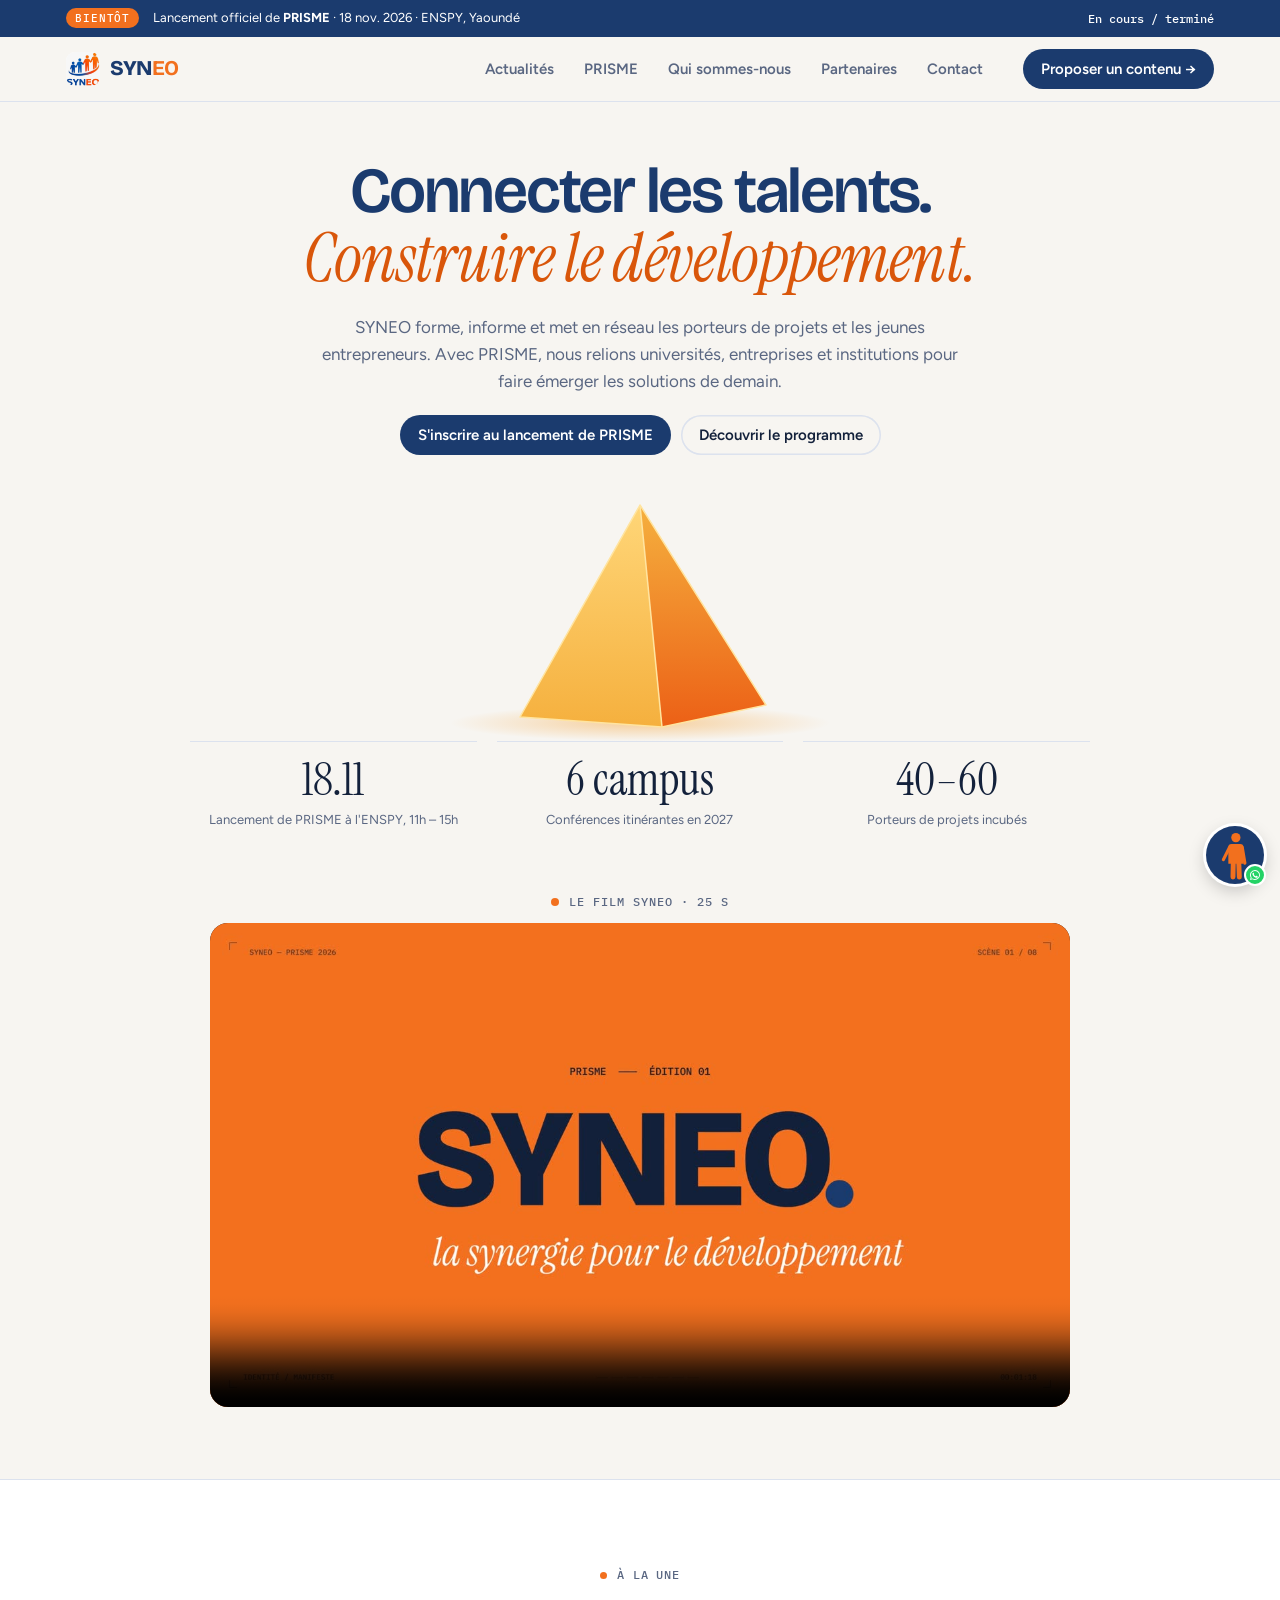
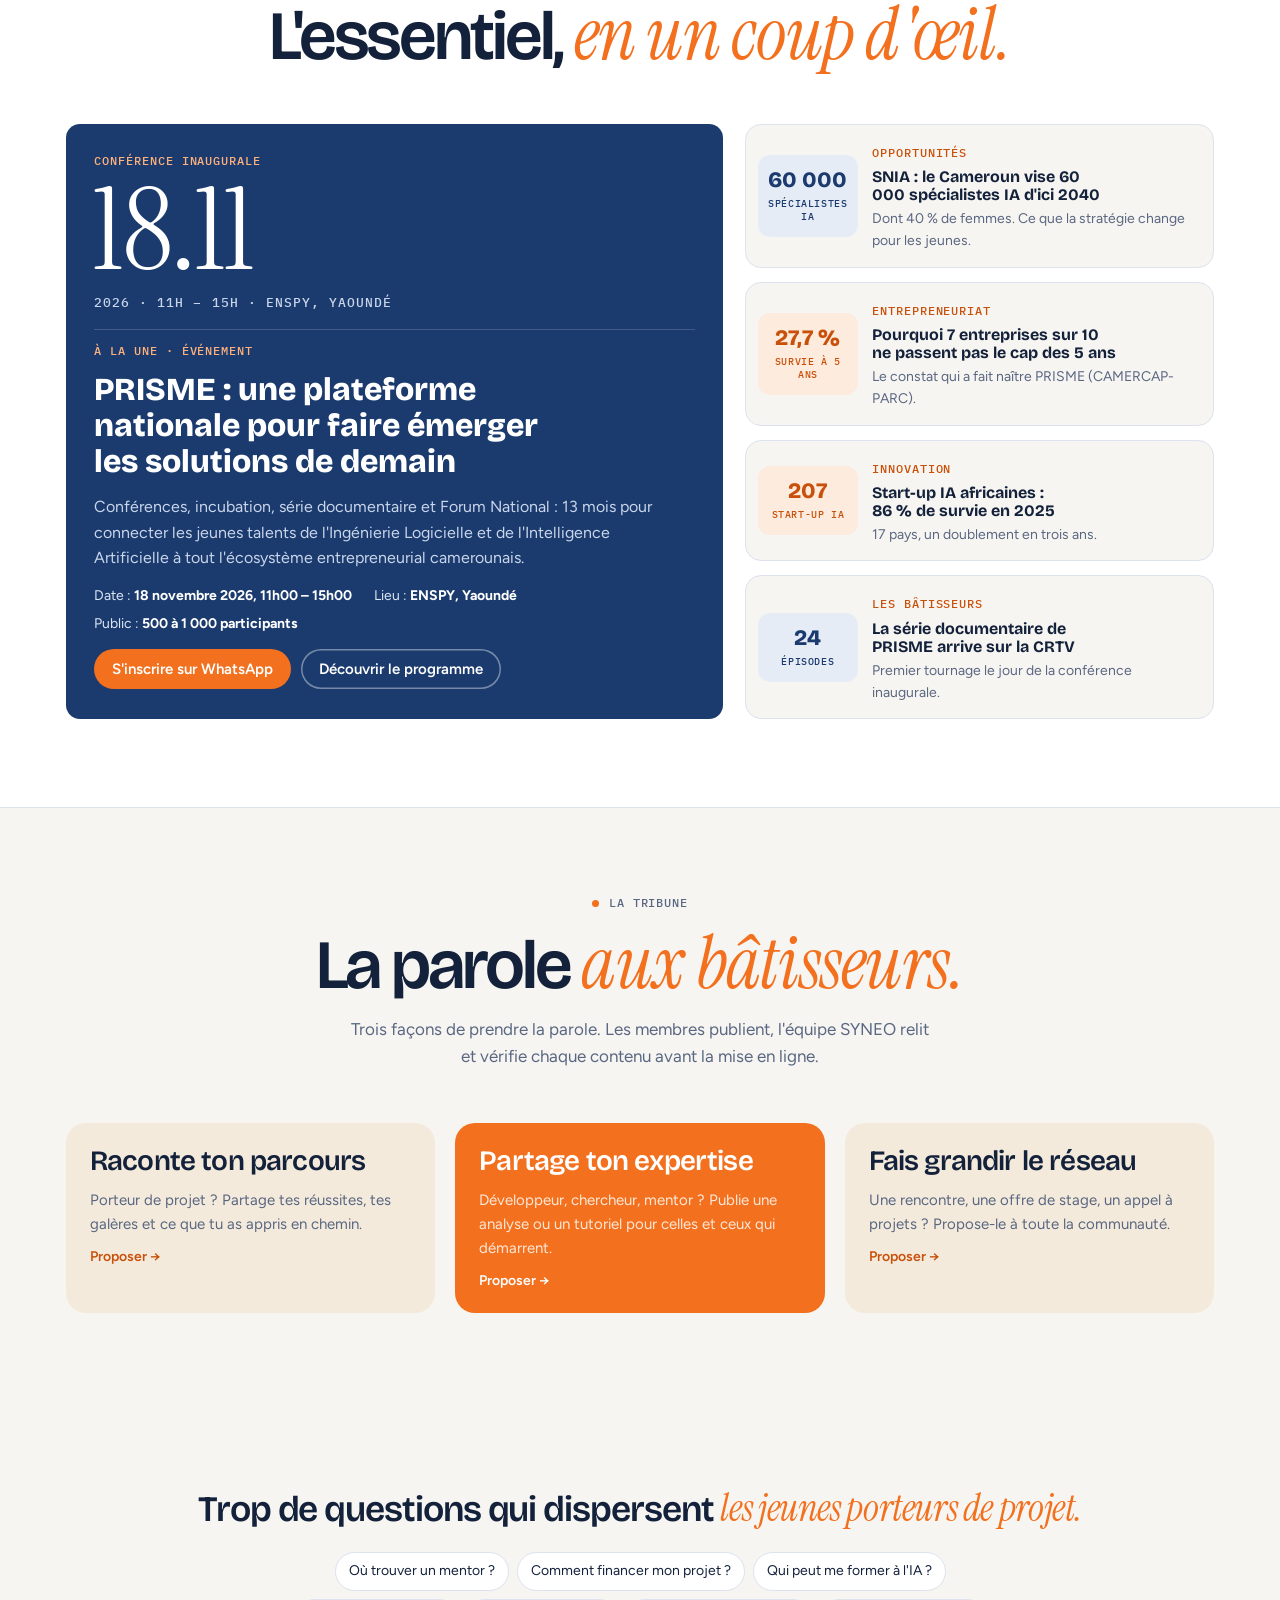
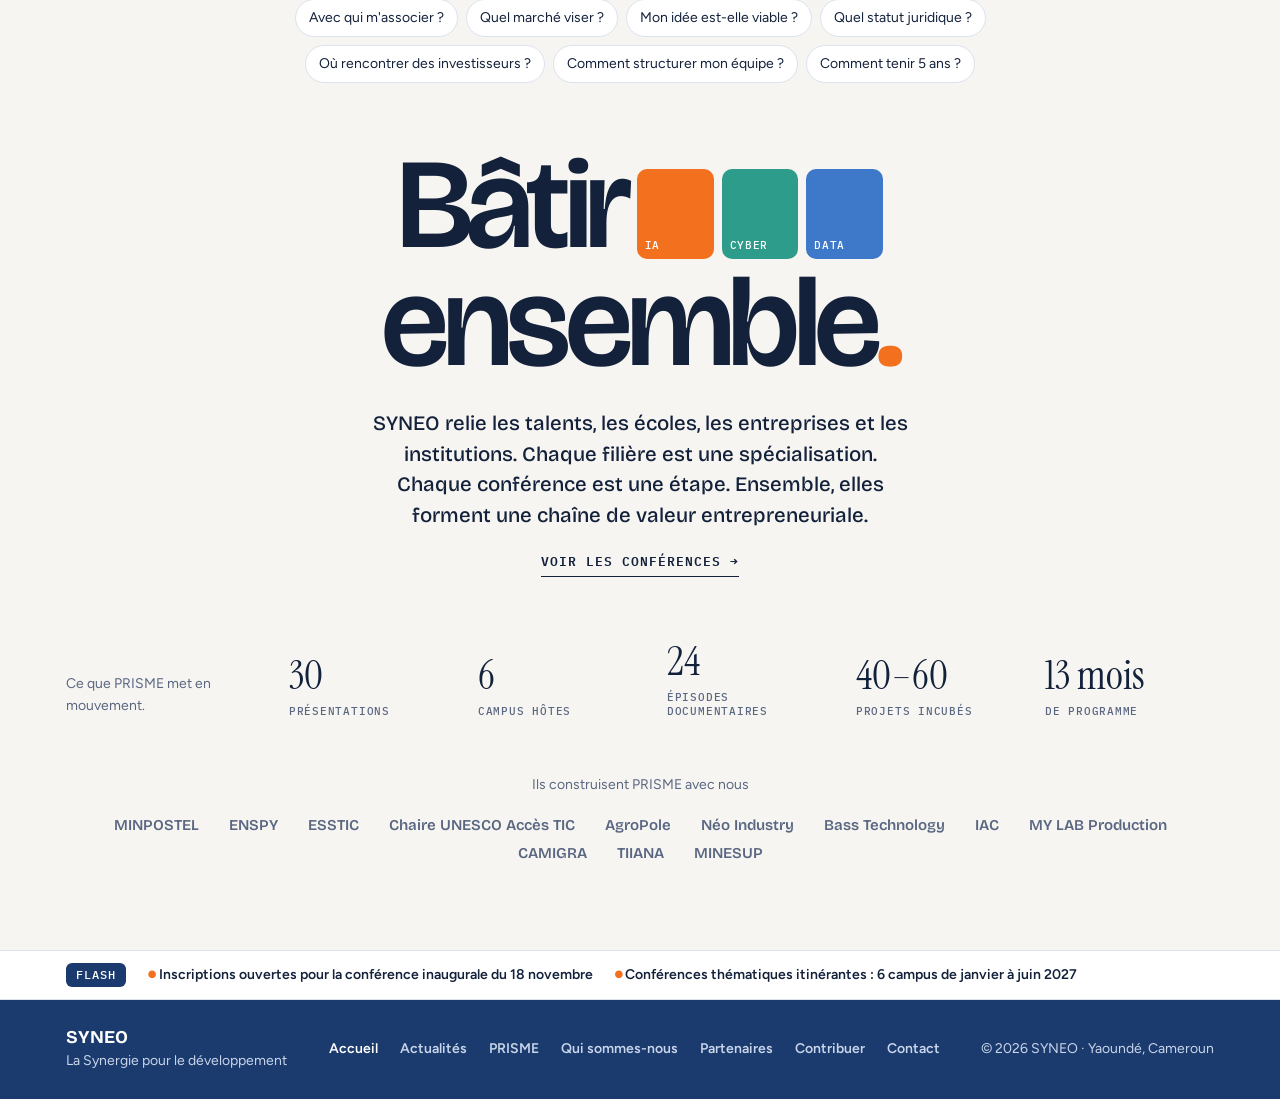
==== index.html @ e6f69cfc "Version légère du site SYNEO, sans animation Même contenu et même charte que syneo-site-web, sans ca" ====
<!doctype html>
<html lang="fr">
<head>
<meta charset="utf-8">
<meta name="viewport" content="width=device-width, initial-scale=1, viewport-fit=cover">
<title>SYNEO — La Synergie pour le développement</title>
<meta name="description" content="SYNEO forme, informe et met en réseau les porteurs de projets et les jeunes entrepreneurs. Découvrez PRISME, le programme national de réseautage et d'innovation : lancement le 18 novembre 2026 à l'ENSPY, Yaoundé.">
<meta name="theme-color" content="#1B3B6E">
<link rel="icon" type="image/svg+xml" href="favicon.svg">
<meta property="og:type" content="website">
<meta property="og:title" content="SYNEO — La Synergie pour le développement">
<meta property="og:description" content="Connecter les talents, construire le développement. PRISME : conférence inaugurale le 18 novembre 2026 à l'ENSPY, Yaoundé.">
<meta property="og:image" content="film-poster.jpg">
<meta name="twitter:card" content="summary_large_image">
<link rel="preconnect" href="https://fonts.googleapis.com">
<link rel="preconnect" href="https://fonts.gstatic.com" crossorigin>
<link rel="stylesheet" href="https://fonts.googleapis.com/css2?family=Bricolage+Grotesque:opsz,wght@12..96,600;12..96,800&family=Figtree:wght@400;600&family=Instrument+Serif:ital@0;1&family=IBM+Plex+Mono:wght@500&display=swap">
<style>
/* SYNEO — version légère : même contenu et même charte, sans aucune animation ni canvas. */
:root{
  --navy:#1B3B6E; --orange:#F2701E; --hot:#C9500A; --gold:#F2A93B; --deep:#0E1527;
  --bg:#F7F5F1; --surface:#FFFFFF; --ink:#13213B; --muted:#5A6782; --line:#DCE2EE;
  --navy-soft:#E6ECF6; --orange-soft:#FDEBDD; --link:#1B3B6E; --hl2:#D9560A; --tb-card:#F3EADB;
  --f1:#F2701E; --f2:#E2A21B; --f3:#2E9C8A; --f4:#3D78C9; --f5:#7B5BC2;
  --display:"Bricolage Grotesque","Trebuchet MS",system-ui,sans-serif;
  --body:"Figtree",system-ui,-apple-system,"Segoe UI",sans-serif;
  --mono:"IBM Plex Mono",ui-monospace,Menlo,monospace;
  --serif:"Instrument Serif",Georgia,"Times New Roman",serif;
  --r:14px; --max:1180px;
}
@media (prefers-color-scheme:dark){:root:not([data-theme="light"]){
  --bg:#0D1526; --surface:#152039; --ink:#E9EEF7; --muted:#9AA7C0; --line:#26345A;
  --navy-soft:#1C2B4D; --orange-soft:#3A2416; --link:#9DBBEA; --hot:#FF8F45; --hl2:#FF8A3D; --tb-card:#1C2741; color-scheme:dark}}
:root[data-theme="dark"]{
  --bg:#0D1526; --surface:#152039; --ink:#E9EEF7; --muted:#9AA7C0; --line:#26345A;
  --navy-soft:#1C2B4D; --orange-soft:#3A2416; --link:#9DBBEA; --hot:#FF8F45; --hl2:#FF8A3D; --tb-card:#1C2741; color-scheme:dark}

/* Aucune animation, aucune transition */
*,*::before,*::after{box-sizing:border-box;animation:none!important;transition:none!important}
html{scroll-behavior:auto}
[hidden]{display:none!important}
html,body{margin:0}
body{background:var(--bg);color:var(--ink);font:400 16px/1.6 var(--body)}
img,svg,video{max-width:100%}
a{color:var(--link)}
h1,h2,h3,h4{font-family:var(--display);line-height:1.12;text-wrap:balance;margin:0}
p{margin:0}
.wrap{max-width:var(--max);margin:0 auto;padding-left:max(16px,env(safe-area-inset-left,0px));padding-right:max(16px,env(safe-area-inset-right,0px))}
.label{font:500 12px/1.2 var(--mono);letter-spacing:.08em;text-transform:uppercase}
:focus-visible{outline:3px solid var(--orange);outline-offset:2px;border-radius:4px}
section{padding-block:88px;scroll-margin-top:72px}
@media (max-width:700px){section{padding-block:60px}}

/* Boutons */
.btn{display:inline-flex;align-items:center;gap:8px;border:0;cursor:pointer;font:600 15px var(--body);padding:11px 18px;border-radius:999px;text-decoration:none}
.btn-o{background:var(--orange);color:#fff}.btn-o:hover{background:var(--hot)}
.btn-n{background:var(--navy);color:#fff}
.btn-g{background:var(--bg);color:var(--ink);box-shadow:inset 0 0 0 1.5px var(--line)}

/* Bandeau « Bientôt » */
.soon{background:var(--navy);color:#fff;font-size:13px}
.soon .wrap{display:flex;flex-wrap:wrap;align-items:center;gap:6px 14px;padding-block:8px}
.soon .tag{background:var(--orange);color:#fff;padding:3px 9px;border-radius:999px;font:500 11px var(--mono);letter-spacing:.08em;text-transform:uppercase}
.soon .cd{margin-left:auto;font:500 12px var(--mono)}

/* En-tête */
header.top{position:sticky;top:0;z-index:50;background:var(--bg);border-bottom:1px solid var(--line)}
.bar{display:flex;align-items:center;gap:28px;min-height:64px;position:relative}
.brand{display:flex;align-items:center;gap:10px;text-decoration:none;color:inherit;flex:none}
.brand img{width:34px;height:34px;border-radius:9px;background:#fff;object-fit:contain}
.brand .name{font:800 21px/1 var(--display);letter-spacing:-.02em}
.brand .name span{color:var(--link)}.brand .name b{color:var(--orange)}
nav.rub{margin-left:auto}
nav.rub ul{list-style:none;margin:0;padding:0;display:flex;gap:6px}
nav.rub a{display:block;padding:6px 12px;border-radius:999px;color:var(--muted);text-decoration:none;font-weight:600;font-size:15px}
nav.rub a:hover{color:var(--ink)}
nav.rub a.on{color:var(--ink);background:var(--navy-soft)}
.cta{flex:none}
.menu{display:none;flex:none;border:0;background:var(--ink);color:var(--bg);border-radius:999px;padding:9px 14px;font:600 14px var(--body);cursor:pointer}
@media (max-width:1000px){
  .cta{display:none}
}
@media (max-width:820px){
  .menu{display:block;margin-left:auto}
  nav.rub{display:none;position:absolute;top:100%;left:0;right:0;margin:0;background:var(--surface);border-bottom:1px solid var(--line);padding:10px max(16px,env(safe-area-inset-left,0px)) 16px}
  nav.rub.open{display:block}
  nav.rub ul{flex-direction:column;gap:2px}
  nav.rub a{padding:12px;border-radius:10px;font-size:16px}
}

/* Titres éditoriaux */
.ed-head{text-align:center;display:grid;justify-items:center;gap:16px;margin:0 auto 52px;max-width:920px}
.ed-eye{display:inline-flex;align-items:center;gap:10px;color:var(--muted)}
.ed-eye::before{content:"";width:7px;height:7px;border-radius:50%;background:var(--orange)}
.ed-head h2{font:600 clamp(34px,5.4vw,70px)/1 var(--display);letter-spacing:-.045em;color:var(--ink)}
.ed-head h2 em,.it{font:italic 400 1.06em/1 var(--serif);letter-spacing:-.01em;color:var(--orange)}
.ed-lead{color:var(--muted);font-size:17px;max-width:54ch}
.ed-dark h2{color:#fff}.ed-dark h2 em{color:var(--gold)}
.ed-left{text-align:left;justify-items:start;margin:10px 0 18px}
.lead{color:var(--muted);max-width:64ch;font-size:17px}

/* Accueil */
.hx{padding-block:56px 0;text-align:center}
.hx h1{font:600 clamp(34px,5.3vw,64px)/1.04 var(--display);letter-spacing:-.035em}
.hx h1 .l1{color:var(--link)}
.hx h1 .l2{display:block;color:var(--hl2);font:italic 400 1.04em/1.04 var(--serif);letter-spacing:-.01em}
.hx-copy{max-width:780px;margin:0 auto;display:grid;gap:20px;justify-items:center}
.hx-copy p{color:var(--muted);max-width:58ch;font-size:17px}
.actions{display:flex;gap:10px;flex-wrap:wrap;justify-content:center}
.hx-art{display:block;width:min(420px,80%);height:auto;margin:36px auto 0}
.stats3{display:grid;grid-template-columns:repeat(3,1fr);gap:20px;max-width:900px;margin:0 auto;padding-bottom:64px}
.stat{border-top:1px solid var(--line);padding-top:14px;min-width:0}
.stat b{display:block;font:400 clamp(28px,3.6vw,46px)/1 var(--serif);font-variant-numeric:tabular-nums}
.stat span{display:block;font-size:13px;color:var(--muted);margin-top:8px}

/* Film : simple lecteur, rien ne se charge avant le clic */
.film{padding-block:0 72px}
.film .label{display:flex;justify-content:center;align-items:center;gap:10px;color:var(--muted);margin-bottom:14px}
.film .label::before{content:"";width:8px;height:8px;border-radius:50%;background:var(--orange)}
.film video{display:block;width:100%;max-width:860px;margin:0 auto;aspect-ratio:16/9;border-radius:18px;background:#0B1222}

/* À la une */
.une{background:var(--surface);border-block:1px solid var(--line)}
.une-grid{display:grid;grid-template-columns:1.4fr 1fr;gap:22px}
.hero{background:var(--navy);color:#fff;border-radius:var(--r);padding:30px 28px;display:grid;gap:14px;align-content:start}
.hero .big{font:400 clamp(72px,9vw,120px)/.85 var(--serif)}
.hero .y{font:500 13px var(--mono);letter-spacing:.08em;color:#C9D5EA;text-transform:uppercase;padding-bottom:18px;border-bottom:1px solid rgba(255,255,255,.16)}
.hero .tag{color:#FFB27D}
.hero h3{font-size:clamp(24px,2.8vw,32px);font-weight:800}
.hero p{color:#C9D5EA;max-width:58ch}
.hero .meta{display:flex;flex-wrap:wrap;gap:6px 22px;font-size:14px;color:#DCE5F4}
.hero .meta b{color:#fff}
.hero .actions{justify-content:flex-start}
.hero .btn-g{background:transparent;color:#fff;box-shadow:inset 0 0 0 1.5px rgba(255,255,255,.4)}
.side{display:grid;gap:14px}
.mini{display:grid;grid-template-columns:100px 1fr;gap:14px;align-items:center;background:var(--bg);border:1px solid var(--line);border-radius:16px;padding:12px;color:inherit;text-decoration:none}
.mini:hover{border-color:var(--orange)}
.mini .fig{border-radius:12px;display:grid;place-items:center;text-align:center;font:800 22px/1 var(--display);padding:14px 4px;background:var(--navy-soft);color:var(--link)}
.mini.warm .fig{background:var(--orange-soft);color:var(--hot)}
.mini .fig small{display:block;font:500 10px var(--mono);letter-spacing:.06em;margin-top:6px;text-transform:uppercase}
.mini .cat{color:var(--hot)}
.mini h4{font-size:16px;margin:4px 0}
.mini p{font-size:14px;color:var(--muted)}
@media (max-width:900px){.une-grid{grid-template-columns:1fr}}

/* La tribune */
.tb-grid{display:grid;grid-template-columns:repeat(3,1fr);gap:20px}
.tb-card{display:grid;gap:12px;align-content:start;padding:24px;border-radius:20px;background:var(--tb-card);color:var(--ink);text-decoration:none}
.tb-card.hot{background:var(--orange);color:#fff}
.tb-card h3{font:600 clamp(22px,2.2vw,28px)/1.05 var(--display);letter-spacing:-.03em}
.tb-card p{font-size:15px;color:var(--muted)}
.tb-card.hot p{color:#FFE8D8}
.tb-card .go{font:600 14px var(--body);color:var(--hot)}
.tb-card.hot .go{color:#fff}
@media (max-width:900px){.tb-grid{grid-template-columns:1fr}}

/* Bâtir ensemble */
.bat{text-align:center}
.qs{display:flex;flex-wrap:wrap;justify-content:center;gap:8px;max-width:760px;margin:22px auto 0}
.qs span{font-size:14px;background:var(--surface);border:1px solid var(--line);border-radius:999px;padding:7px 13px}
.qline{font:600 clamp(22px,2.8vw,36px)/1.15 var(--display);letter-spacing:-.03em}
.big2{font:600 clamp(52px,10vw,130px)/.92 var(--display);letter-spacing:-.05em;margin-top:64px}
.big2 b{color:var(--orange)}
.tiles{display:inline-flex;gap:8px;vertical-align:middle;margin-left:10px}
.tiles i{font:500 11px/1 var(--mono);letter-spacing:.06em;text-transform:uppercase;font-style:normal;color:#fff;width:clamp(40px,6vw,84px);height:clamp(46px,7vw,96px);border-radius:10px;display:flex;align-items:flex-end;padding:8px}
.bat .txt{font:500 clamp(18px,1.6vw,22px)/1.5 var(--display);max-width:42ch;margin:26px auto 0}
.bat .lnk{display:inline-block;margin-top:18px;font:600 13px var(--mono);letter-spacing:.08em;text-transform:uppercase;color:var(--ink);text-decoration:none;border-bottom:1.5px solid var(--ink);padding-bottom:4px}
.stats5{display:grid;grid-template-columns:1.2fr repeat(5,1fr);gap:20px;align-items:end;margin-top:64px;text-align:left}
.stats5 b{display:block;font:400 clamp(28px,3.2vw,44px)/1 var(--serif);white-space:nowrap}
.stats5 span{display:block;font:500 11px var(--mono);letter-spacing:.07em;text-transform:uppercase;color:var(--muted);margin-top:8px}
.cap{font-size:14px;color:var(--muted)}
@media (max-width:900px){.stats5{grid-template-columns:repeat(3,1fr)}.stats5 .cap{grid-column:1/-1}}
@media (max-width:480px){.stats5{grid-template-columns:1fr 1fr}}
.logos{display:flex;flex-wrap:wrap;justify-content:center;gap:10px 30px;margin-top:20px;color:var(--muted);font:600 15px var(--display)}

/* Flash (statique) */
.flash{background:var(--surface);border-block:1px solid var(--line);padding-block:0}
.flash .wrap{display:flex;flex-wrap:wrap;gap:8px 22px;align-items:center;padding-block:12px;font-size:14px;font-weight:600}
.flash .label{background:var(--navy);color:#fff;padding:5px 10px;border-radius:6px}
.flash span:not(.label)::before{content:"● ";color:var(--orange);font-size:10px;vertical-align:2px}

/* Actualités */
.rub4{display:grid;grid-template-columns:repeat(4,1fr);gap:16px}
.rcard{padding:20px;border-radius:16px;background:var(--surface);border:1px solid var(--line);display:grid;gap:10px;align-content:start}
.rcard .n{font:800 52px/.85 var(--display);letter-spacing:-.06em;color:var(--c)}
.rcard h3{font-size:22px;letter-spacing:-.02em}
.rcard ul{list-style:none;margin:0;padding:0;display:grid;gap:6px}
.rcard li{display:flex;gap:10px;align-items:baseline;font-size:14px;color:var(--muted)}
.rcard li::before{content:"";width:7px;height:7px;flex:none;background:var(--c)}
.rubs{display:grid;grid-template-columns:repeat(4,1fr);gap:36px}
.rubcol{min-width:0}
.rubcol h3{font:500 12px var(--mono);letter-spacing:.1em;text-transform:uppercase;color:var(--muted);border-bottom:1px solid var(--ink);padding-bottom:12px}
.rubcol h3 span{color:var(--orange)}
.art{display:grid;gap:8px;padding:20px 0;border-bottom:1px solid var(--line);text-decoration:none;color:inherit}
.art h4{font:600 18px/1.25 var(--display);letter-spacing:-.01em}
.art:hover h4{color:var(--hot)}
.art p{font-size:14px;color:var(--muted)}
.by{display:flex;flex-wrap:wrap;align-items:center;gap:2px 8px;font:500 12px var(--mono);color:var(--muted)}
.by b{font:600 13px var(--body);color:var(--ink)}
.by svg{width:22px;height:22px;flex:none}
@media (max-width:980px){.rub4,.rubs{grid-template-columns:repeat(2,1fr)}}
@media (max-width:560px){.rub4,.rubs{grid-template-columns:1fr}}

/* PRISME */
.prisme-band{background:var(--navy);color:#fff}
.prisme-band .acr{font:500 14px var(--mono);color:#FFB27D;margin-bottom:8px;letter-spacing:.04em;text-align:center}
.prisme-band .lead{color:#C9D5EA;text-align:center;margin-inline:auto}
.timeline{display:grid;grid-template-columns:repeat(7,1fr);margin-top:52px}
.step{border-top:1px solid rgba(255,255,255,.22);padding:20px 16px 0 0;min-width:0}
.step .n{font:400 46px/1 var(--serif);color:#fff}
.step .when{font:500 11px var(--mono);letter-spacing:.06em;text-transform:uppercase;color:#AFC0DD;margin:10px 0 6px}
.step h3{font-size:16px;margin-bottom:6px}
.step p{font-size:13px;color:#C9D5EA}
.step.now{border-top:3px solid var(--orange)}
.step.now .n{color:var(--orange)}.step.now .when{color:#FFB27D}
@media (max-width:1050px){.timeline{grid-template-columns:repeat(4,1fr);row-gap:28px}}
@media (max-width:640px){.timeline{grid-template-columns:1fr 1fr}}
.quote{margin:56px auto 0;font:700 clamp(20px,2.4vw,26px)/1.3 var(--display);max-width:40ch;text-align:center}
.quote span{color:var(--orange)}
.filieres{display:flex;flex-wrap:wrap;justify-content:center;gap:8px;margin:0 0 22px}
.fil{display:inline-flex;align-items:center;gap:8px;font-weight:600;font-size:14px;padding:6px 12px;border-radius:999px;background:var(--surface);border:1px solid var(--line)}
.fil i,.talk .f i{width:10px;height:10px;border-radius:50%;flex:none}
.tabs{display:flex;gap:6px;overflow-x:auto;padding-bottom:6px}
.tab{flex:none;text-align:left;cursor:pointer;background:var(--surface);color:var(--ink);border:1px solid var(--line);border-radius:12px;padding:10px 14px;font:600 14px var(--body)}
.tab small{display:block;font:500 11px var(--mono);color:var(--muted);letter-spacing:.06em;text-transform:uppercase}
.tab[aria-selected="true"]{background:var(--navy);border-color:var(--navy);color:#fff}
.tab[aria-selected="true"] small{color:#FFB27D}
.panel{margin-top:14px;background:var(--surface);border:1px solid var(--line);border-radius:var(--r);padding:24px}
.panel .cat{color:var(--hot)}
.panel h3{font-size:clamp(20px,2.4vw,26px);margin:6px 0 8px}
.panel .goal{color:var(--muted);max-width:70ch}
.panel .campus{display:inline-flex;margin-top:12px;font-weight:600;font-size:14px;background:var(--orange-soft);color:var(--hot);padding:6px 12px;border-radius:8px}
.talks{margin-top:20px}
.talk{display:grid;grid-template-columns:190px 1fr 1fr;gap:16px;padding:14px 0;border-top:1px solid var(--line)}
.talk .f{display:flex;gap:8px;align-items:center;font-weight:700;font-size:14px}
.talk .t{font-weight:600}
.talk .o{font-size:14px;color:var(--muted)}
.talk .o::before{content:"Opportunité · ";font:500 11px var(--mono);letter-spacing:.06em;text-transform:uppercase;color:var(--hot)}
@media (max-width:820px){.talk{grid-template-columns:1fr;gap:6px}}

/* Qui sommes-nous */
.dk{background:var(--deep);color:#E8EDF6}
.eyebrow{display:inline-flex;align-items:center;gap:10px;color:#9FB0CD}
.eyebrow::before{content:"";width:7px;height:7px;border-radius:50%;background:var(--orange)}
.dk-grid{display:grid;grid-template-columns:1fr 1.1fr;gap:48px;align-items:center}
.dk-art svg{width:100%;height:auto;display:block;margin-top:18px}
.signed{display:flex;align-items:center;gap:12px;margin-bottom:22px}
.faces{display:flex}
.faces i{width:30px;height:30px;border-radius:50%;display:grid;place-items:center;font:700 11px var(--body);font-style:normal;color:#fff;border:2px solid var(--deep);margin-left:-8px}
.faces i:first-child{margin-left:0;background:var(--navy)}.faces i:nth-child(2){background:var(--orange)}.faces i:nth-child(3){background:#3D78C9}
.signed b{display:block;font-size:14px}.signed small{color:#93A0BA;font-size:13px}
.manif{font:500 clamp(21px,2.5vw,30px)/1.35 var(--display);letter-spacing:-.015em;max-width:32ch}
.manif em{font-style:normal;color:var(--gold)}
.dk-3{display:grid;grid-template-columns:repeat(3,1fr);gap:22px;margin-top:40px}
.dk-3 .n{font:500 12px var(--mono);color:#93A0BA}
.dk-3 h3{font-size:18px;margin:10px 0 6px;color:#fff}
.dk-3 p{font-size:14px;color:#93A0BA}
.dk-stats{display:grid;grid-template-columns:repeat(4,1fr);margin-top:56px;border-top:1px solid rgba(255,255,255,.12)}
.dk-stats div{padding:22px 18px 0;border-left:1px solid rgba(255,255,255,.12);min-width:0}
.dk-stats div:first-child{border-left:0;padding-left:0}
.dk-stats b{display:block;font:400 clamp(38px,4.6vw,58px)/1 var(--serif);color:#fff}
.dk-stats div:nth-child(2) b{color:var(--gold)}
.dk-stats span{display:block;font-size:13px;color:#93A0BA;margin-top:10px}
.dk-vals{display:flex;flex-wrap:wrap;gap:8px 26px;margin-top:34px;font:500 12px var(--mono);letter-spacing:.08em;text-transform:uppercase;color:#C9D5EA}
.dk-vals span::before{content:"+ ";color:var(--orange)}
@media (max-width:900px){.dk-grid{grid-template-columns:1fr;gap:16px}.dk-art{max-width:420px}.dk-stats{grid-template-columns:1fr 1fr;row-gap:24px}.dk-stats div:nth-child(3){border-left:0;padding-left:0}}
@media (max-width:560px){.dk-3{grid-template-columns:1fr}}
.team{display:grid;grid-template-columns:repeat(5,1fr);gap:32px 20px;text-align:center}
.av{width:92px;height:92px;margin:0 auto 14px;border-radius:50%;display:grid;place-items:center;font:800 26px var(--display);color:#fff;background:var(--navy)}
.mem:nth-child(even) .av{background:var(--orange)}
.mem b{display:block;font:700 17px/1.25 var(--display)}
.mem span{font-size:14px;color:var(--muted)}
@media (max-width:900px){.team{grid-template-columns:repeat(3,1fr)}}
@media (max-width:560px){.team{grid-template-columns:1fr 1fr}}

/* Partenaires */
.partners{display:grid;grid-template-columns:repeat(3,1fr);gap:40px}
.pgrp{border-top:1px solid var(--ink);padding-top:18px}
.pgrp h3{font:500 12px var(--mono);letter-spacing:.1em;text-transform:uppercase;color:var(--muted);margin-bottom:14px}
.pgrp ul{list-style:none;margin:0;padding:0;display:grid;gap:8px;font:600 17px/1.3 var(--display)}
@media (max-width:860px){.partners{grid-template-columns:1fr;gap:28px}}
.tiers{display:grid;grid-template-columns:repeat(4,1fr);margin-top:8px}
.tier{border-top:1px solid var(--line);padding:24px 24px 0 0;display:grid;gap:10px;align-content:start}
.tier.top{border-top:3px solid var(--orange)}
.tier h3{font:500 12px var(--mono);letter-spacing:.1em;text-transform:uppercase;color:var(--muted)}
.tier .amt{font:400 clamp(42px,4.6vw,58px)/1 var(--serif)}
.tier.top .amt{color:var(--orange)}
.tier .amt small{font:500 12px var(--mono);color:var(--muted);margin-left:4px}
.tier ul{margin:0;padding-left:18px;font-size:14px;color:var(--muted);display:grid;gap:4px}
@media (max-width:980px){.tiers{grid-template-columns:repeat(2,1fr);row-gap:32px}}
@media (max-width:520px){.tiers{grid-template-columns:1fr}}

/* Contribuer */
.contrib{display:grid;grid-template-columns:1fr 1.2fr;gap:36px;align-items:start}
.contrib .cat{color:var(--hot)}
.steps3{display:grid;gap:12px;margin-top:22px}
.s3{display:grid;grid-template-columns:36px 1fr;gap:12px;align-items:center}
.s3 b{width:36px;height:36px;border-radius:50%;display:grid;place-items:center;background:var(--orange);color:#fff;font:800 16px var(--display)}
.s3 p{font-size:15px;color:var(--muted)}.s3 strong{color:var(--ink)}
.say{display:grid;grid-template-columns:60px 1fr;gap:14px;align-items:center;margin-top:22px}
.say svg{width:60px;height:60px}
.say p{background:var(--orange-soft);border-radius:16px 16px 16px 4px;padding:12px 16px;font-weight:600}
form.card{background:var(--surface);border:1px solid var(--line);border-radius:var(--r);padding:24px;display:grid;gap:14px}
.grid2{display:grid;grid-template-columns:1fr 1fr;gap:14px}
label{display:grid;gap:6px;font-weight:600;font-size:14px}
input,select,textarea{font:400 15px var(--body);color:var(--ink);background:var(--bg);border:1.5px solid var(--line);border-radius:10px;padding:11px 12px;width:100%}
input:focus,select:focus,textarea:focus{outline:none;border-color:var(--orange)}
textarea{min-height:120px;resize:vertical}
.hint{font-size:13px;color:var(--muted)}
.ok{background:var(--navy-soft);border-radius:12px;padding:16px;display:grid;gap:10px}
.ok b{font-family:var(--display);font-size:17px}
.ok .acts{display:flex;gap:8px;flex-wrap:wrap}
@media (max-width:860px){.contrib{grid-template-columns:1fr}}
@media (max-width:520px){.grid2{grid-template-columns:1fr}}

/* Contact */
.ct{background:#070B16;color:#E8EDF6}
.ct-grid{display:grid;grid-template-columns:minmax(0,520px) 1fr;gap:40px;align-items:center}
.ct-form{display:grid;gap:24px}
.ct h2{font:600 clamp(26px,3.2vw,38px)/1.18 var(--display);letter-spacing:-.02em;color:#fff}
.ct form{display:grid;gap:20px}
.ct-row{display:grid;grid-template-columns:1fr 1fr;gap:20px}
.ct label{color:#9FB0CD;font:500 12px var(--mono);letter-spacing:.06em;text-transform:uppercase}
.ct input,.ct textarea{background:transparent;border:0;border-bottom:1px solid rgba(255,255,255,.22);border-radius:0;color:#fff;padding:10px 0;font:400 16px var(--body);text-transform:none;letter-spacing:0}
.ct input::placeholder,.ct textarea::placeholder{color:rgba(232,237,246,.4)}
.ct input:focus,.ct textarea:focus{border-bottom-color:var(--orange)}
.ct textarea{min-height:90px}
.ct-btn{justify-self:start;background:#fff;color:#0B1222}
.ct #c-wa{justify-self:start}
.ct-err{font-size:13px;color:#FFB27D}
.ct-info{display:grid;grid-template-columns:1fr 1fr;gap:18px 24px;padding-top:24px;border-top:1px solid rgba(255,255,255,.12)}
.ct-info .label{color:#7F8DA8;font-size:11px}
.ct-info p{font-size:14px;margin-top:4px;overflow-wrap:anywhere}
.ct-info a{color:#fff}
.copy{margin-top:4px;font:600 13px var(--body);background:none;border:0;color:#FFB27D;cursor:pointer;padding:0;text-decoration:underline}
.ct-art{width:100%;max-width:360px;height:auto;justify-self:center}
@media (max-width:860px){.ct-grid{grid-template-columns:1fr}.ct-art{max-width:220px}}
@media (max-width:520px){.ct-row,.ct-info{grid-template-columns:1fr}}

/* Pied de page */
footer{background:var(--navy);color:#C9D5EA;font-size:14px}
.ft{display:grid;grid-template-columns:auto 1fr auto;gap:18px 40px;align-items:center;padding-block:26px}
.ft-brand{display:grid;gap:2px}
.ft-brand b{color:#fff;font:700 18px var(--display)}
.ft-nav{display:flex;flex-wrap:wrap;gap:8px 22px;justify-content:center}
.ft-nav a{color:#C9D5EA;text-decoration:none;font-weight:600}
.ft-nav a:hover,.ft-nav a.on{color:#fff}
@media (max-width:900px){.ft{grid-template-columns:1fr;padding-bottom:96px}.ft-nav{justify-content:flex-start}}

/* Bouton WhatsApp fixe (sans bulle animée) */
.wa{position:fixed;right:calc(16px + env(safe-area-inset-right,0px));bottom:calc(16px + env(safe-area-inset-bottom,0px));z-index:70;width:58px;height:58px;border-radius:50%;display:block;box-shadow:0 0 0 3px var(--surface),0 6px 18px rgba(0,0,0,.22)}
.wa svg.av-i{width:58px;height:58px;display:block}
.wa .b{position:absolute;right:-2px;bottom:-2px;width:22px;height:22px;border-radius:50%;background:#25D366;border:2px solid var(--surface);display:grid;place-items:center}
.wa .b svg{width:12px;height:12px;fill:#fff}
</style>
</head>
<body>

<div class="soon">
  <div class="wrap">
    <span class="tag">Bientôt</span>
    <span>Lancement officiel de <b>PRISME</b> · 18 nov. 2026 · ENSPY, Yaoundé</span>
    <span class="cd" id="cd">J-12</span>
  </div>
</div>

<header class="top">
  <div class="wrap bar">
    <a class="brand" href="#accueil" aria-label="SYNEO, retour à l'accueil">
      <img src="logo.jpg" alt="" width="34" height="34">
      <span class="name"><span>SYN</span><b>EO</b></span>
    </a>
    <button class="menu" id="menu" type="button" aria-expanded="false" aria-controls="nav">Menu</button>
    <nav class="rub" id="nav" aria-label="Menu principal">
      <ul>
        <li><a href="#actualites">Actualités</a></li>
        <li><a href="#programme">PRISME</a></li>
        <li><a href="#a-propos">Qui sommes-nous</a></li>
        <li><a href="#partenaires">Partenaires</a></li>
        <li><a href="#contact">Contact</a></li>
      </ul>
    </nav>
    <a class="btn btn-n cta" href="#contribuer">Proposer un contenu →</a>
  </div>
</header>

<main>
<!-- ===================== ACCUEIL ===================== -->
<section id="accueil" class="hx">
  <div class="wrap">
    <div class="hx-copy">
      <h1><span class="l1">Connecter les talents.</span> <span class="l2">Construire le développement.</span></h1>
      <p>SYNEO forme, informe et met en réseau les porteurs de projets et les jeunes entrepreneurs. Avec PRISME, nous relions universités, entreprises et institutions pour faire émerger les solutions de demain.</p>
      <div class="actions">
        <a class="btn btn-n" href="https://wa.me/237657300479?text=Bonjour%20SYNEO%2C%20je%20souhaite%20m%27inscrire%20%C3%A0%20la%20conf%C3%A9rence%20inaugurale%20PRISME%20du%2018%20novembre." target="_blank" rel="noopener">S'inscrire au lancement de PRISME</a>
        <a class="btn btn-g" href="#programme">Découvrir le programme</a>
      </div>
    </div>
    <!-- Prisme doré : image fixe en SVG (remplace l'animation 3D) -->
    <svg class="hx-art" viewBox="0 0 420 250" role="img" aria-label="Prisme doré">
      <defs>
        <linearGradient id="pl" x1="0" y1="0" x2="0" y2="1"><stop offset="0" stop-color="#FFD678"/><stop offset="1" stop-color="#F5B03E"/></linearGradient>
        <linearGradient id="pr" x1="0" y1="0" x2="0" y2="1"><stop offset="0" stop-color="#F5B03E"/><stop offset="1" stop-color="#EC6016"/></linearGradient>
        <radialGradient id="gl" cx=".5" cy=".5" r=".5"><stop offset="0" stop-color="#F5A032" stop-opacity=".45"/><stop offset="1" stop-color="#F5A032" stop-opacity="0"/></radialGradient>
      </defs>
      <ellipse cx="210" cy="232" rx="190" ry="18" fill="url(#gl)"/>
      <path d="M210 14 L90 226 L232 236 Z" fill="url(#pl)"/>
      <path d="M210 14 L232 236 L336 214 Z" fill="url(#pr)"/>
      <path d="M210 14 L90 226 L232 236 L336 214 Z" fill="none" stroke="#FFE4A0" stroke-width="1.5" stroke-linejoin="round"/>
      <line x1="210" y1="14" x2="232" y2="236" stroke="#FFE4A0" stroke-width="1.5"/>
    </svg>
    <div class="stats3">
      <div class="stat"><b>18.11</b><span>Lancement de PRISME à l'ENSPY, 11h – 15h</span></div>
      <div class="stat"><b>6 campus</b><span>Conférences itinérantes en 2027</span></div>
      <div class="stat"><b>40–60</b><span>Porteurs de projets incubés</span></div>
    </div>
  </div>
</section>

<section id="film" class="film" aria-label="Le film SYNEO">
  <div class="wrap">
    <p class="label">Le film SYNEO · 25 s</p>
    <video src="film.mp4" poster="film-poster.jpg" controls playsinline preload="none"></video>
  </div>
</section>

<section id="une" class="une">
  <div class="wrap">
    <div class="ed-head"><span class="label ed-eye">À la une</span><h2>L'essentiel, <em>en un coup d'œil.</em></h2></div>
    <div class="une-grid">
      <article class="hero">
        <span class="label tag">Conférence inaugurale</span>
        <b class="big">18.11</b>
        <span class="y">2026 · 11h – 15h · ENSPY, Yaoundé</span>
        <span class="label tag">À la une · Événement</span>
        <h3>PRISME : une plateforme nationale pour faire émerger les solutions de demain</h3>
        <p>Conférences, incubation, série documentaire et Forum National : 13 mois pour connecter les jeunes talents de l'Ingénierie Logicielle et de l'Intelligence Artificielle à tout l'écosystème entrepreneurial camerounais.</p>
        <div class="meta"><span>Date : <b>18 novembre 2026, 11h00 – 15h00</b></span><span>Lieu : <b>ENSPY, Yaoundé</b></span><span>Public : <b>500 à 1 000 participants</b></span></div>
        <div class="actions">
          <a class="btn btn-o" href="https://wa.me/237657300479?text=Bonjour%20SYNEO%2C%20je%20souhaite%20m%27inscrire%20%C3%A0%20la%20conf%C3%A9rence%20inaugurale%20PRISME%20du%2018%20novembre." target="_blank" rel="noopener">S'inscrire sur WhatsApp</a>
          <a class="btn btn-g" href="#programme">Découvrir le programme</a>
        </div>
      </article>
      <div class="side">
        <a class="mini" href="#rubriques"><div class="fig">60 000<small>Spécialistes IA</small></div><div><span class="label cat">Opportunités</span><h4>SNIA : le Cameroun vise 60 000 spécialistes IA d'ici 2040</h4><p>Dont 40 % de femmes. Ce que la stratégie change pour les jeunes.</p></div></a>
        <a class="mini warm" href="#rubriques"><div class="fig">27,7 %<small>Survie à 5 ans</small></div><div><span class="label cat">Entrepreneuriat</span><h4>Pourquoi 7 entreprises sur 10 ne passent pas le cap des 5 ans</h4><p>Le constat qui a fait naître PRISME (CAMERCAP-PARC).</p></div></a>
        <a class="mini warm" href="#rubriques"><div class="fig">207<small>Start-up IA</small></div><div><span class="label cat">Innovation</span><h4>Start-up IA africaines : 86 % de survie en 2025</h4><p>17 pays, un doublement en trois ans.</p></div></a>
        <a class="mini" href="#rubriques"><div class="fig">24<small>Épisodes</small></div><div><span class="label cat">Les Bâtisseurs</span><h4>La série documentaire de PRISME arrive sur la CRTV</h4><p>Premier tournage le jour de la conférence inaugurale.</p></div></a>
      </div>
    </div>
  </div>
</section>

<section id="tribune">
  <div class="wrap">
    <div class="ed-head"><span class="label ed-eye">La tribune</span><h2>La parole <em>aux bâtisseurs.</em></h2><p class="ed-lead">Trois façons de prendre la parole. Les membres publient, l'équipe SYNEO relit et vérifie chaque contenu avant la mise en ligne.</p></div>
    <div class="tb-grid">
      <a class="tb-card" href="#contribuer"><h3>Raconte ton parcours</h3><p>Porteur de projet ? Partage tes réussites, tes galères et ce que tu as appris en chemin.</p><span class="go">Proposer →</span></a>
      <a class="tb-card hot" href="#contribuer"><h3>Partage ton expertise</h3><p>Développeur, chercheur, mentor ? Publie une analyse ou un tutoriel pour celles et ceux qui démarrent.</p><span class="go">Proposer →</span></a>
      <a class="tb-card" href="#contribuer"><h3>Fais grandir le réseau</h3><p>Une rencontre, une offre de stage, un appel à projets ? Propose-le à toute la communauté.</p><span class="go">Proposer →</span></a>
    </div>
  </div>
</section>

<section id="impact" class="bat">
  <div class="wrap">
    <p class="qline">Trop de questions qui dispersent <span class="it">les jeunes porteurs de projet.</span></p>
    <div class="qs" aria-label="Questions des porteurs de projet"><span>Où trouver un mentor ?</span><span>Comment financer mon projet ?</span><span>Qui peut me former à l'IA ?</span><span>Avec qui m'associer ?</span><span>Quel marché viser ?</span><span>Mon idée est-elle viable ?</span><span>Quel statut juridique ?</span><span>Où rencontrer des investisseurs ?</span><span>Comment structurer mon équipe ?</span><span>Comment tenir 5 ans ?</span></div>
    <h2 class="big2">Bâtir<span class="tiles" aria-hidden="true"><i style="background:#F2701E">IA</i><i style="background:#2E9C8A">Cyber</i><i style="background:#3D78C9">Data</i></span><br>ensemble<b>.</b></h2>
    <p class="txt">SYNEO relie les talents, les écoles, les entreprises et les institutions. Chaque filière est une spécialisation. Chaque conférence est une étape. Ensemble, elles forment une chaîne de valeur entrepreneuriale.</p>
    <a class="lnk" href="#conferences">Voir les conférences →</a>
    <div class="stats5">
      <p class="cap">Ce que PRISME met en mouvement.</p>
      <div><b>30</b><span>Présentations</span></div>
      <div><b>6</b><span>Campus hôtes</span></div>
      <div><b>24</b><span>Épisodes documentaires</span></div>
      <div><b>40–60</b><span>Projets incubés</span></div>
      <div><b>13 mois</b><span>De programme</span></div>
    </div>
    <p class="cap" style="margin-top:56px">Ils construisent PRISME avec nous</p>
    <div class="logos"><span>MINPOSTEL</span><span>ENSPY</span><span>ESSTIC</span><span>Chaire UNESCO Accès TIC</span><span>AgroPole</span><span>Néo Industry</span><span>Bass Technology</span><span>IAC</span><span>MY LAB Production</span><span>CAMIGRA</span><span>TIIANA</span><span>MINESUP</span></div>
  </div>
</section>

<section id="flash" class="flash" aria-label="Flash info">
  <div class="wrap">
    <span class="label">Flash</span>
    <span>Inscriptions ouvertes pour la conférence inaugurale du 18 novembre</span>
    <span>Conférences thématiques itinérantes : 6 campus de janvier à juin 2027</span>
  </div>
</section>

<!-- ===================== ACTUALITÉS ===================== -->
<section id="roue" aria-label="Les 4 rubriques de SYNEO">
  <div class="wrap">
    <div class="ed-head"><span class="label ed-eye">Actualités · 4 rubriques</span><h2>Quatre rubriques, <em>un seul fil.</em></h2></div>
    <div class="rub4">
      <a class="rcard" href="#rubriques" style="--c:#F2701E;text-decoration:none;color:inherit"><span class="n">01</span><h3>Entrepreneuriat</h3><ul><li>Modèles d'affaires et proposition de valeur</li><li>Structurer et faire grandir son équipe</li><li>Retours d'expérience de fondateurs</li></ul></a>
      <a class="rcard" href="#rubriques" style="--c:#3D78C9;text-decoration:none;color:inherit"><span class="n">02</span><h3>Innovation</h3><ul><li>Tropicaliser la technologie</li><li>IA, données et cybersécurité appliquées</li><li>Cas d'usage camerounais</li></ul></a>
      <a class="rcard" href="#rubriques" style="--c:#D9940F;text-decoration:none;color:inherit"><span class="n">03</span><h3>Opportunités</h3><ul><li>Appels à projets et concours</li><li>Financements et exonérations</li><li>Formation et incubation PRISME</li></ul></a>
      <a class="rcard" href="#rubriques" style="--c:#2E9C8A;text-decoration:none;color:inherit"><span class="n">04</span><h3>Les Bâtisseurs</h3><ul><li>Portraits de jeunes entrepreneurs</li><li>Coulisses de la série documentaire</li><li>Votre histoire, publiée après vérification</li></ul></a>
    </div>
  </div>
</section>

<section id="rubriques" style="padding-top:0">
  <div class="wrap">
    <div class="ed-head"><span class="label ed-eye">Actualités</span><h2>Chaque sujet <em>a sa place.</em></h2><p class="ed-lead">Quatre rubriques claires. Rien ne se mélange.</p></div>
    <div class="rubs">
      <div class="rubcol">
        <h3>Entrepreneuriat <span>›</span></h3>
        <a class="art" href="#"><span class="d">04 nov. 2026</span><h4>Construire son modèle d'affaires : de l'idée à la proposition de valeur</h4><p>Les bases du canevas pour porteurs de projet.</p></a>
        <a class="art" href="#"><span class="d">28 oct. 2026</span><h4>Spécialisation et coopération : trouver sa place dans la chaîne de valeur</h4></a>
      </div>
      <div class="rubcol">
        <h3>Innovation <span>›</span></h3>
        <a class="art" href="#"><span class="d">02 nov. 2026</span><h4>Tropicaliser la technologie : concevoir pour le contexte camerounais</h4><p>Passer de consommateur à concepteur de solutions.</p></a>
        <a class="art" href="#"><span class="d">25 oct. 2026</span><h4>IA appliquée : agriculture de précision et santé au Cameroun</h4></a>
      </div>
      <div class="rubcol">
        <h3>Opportunités <span>›</span></h3>
        <a class="art" href="#"><span class="d">03 nov. 2026</span><h4>Exonérations de 5 ans pour les jeunes entreprises fintech, agritech et etech</h4><p>Qui est éligible et comment en profiter.</p></a>
        <a class="art" href="#"><span class="d">20 oct. 2026</span><h4>Panorama des mécanismes de financement de l'écosystème camerounais</h4></a>
      </div>
      <div class="rubcol">
        <h3>Les Bâtisseurs <span>›</span></h3>
        <a class="art" href="#"><span class="d">Bientôt</span><h4>Série documentaire : portraits de jeunes entrepreneurs du numérique</h4><p>Premier tournage le jour de la conférence inaugurale.</p></a>
        <a class="art" href="#contribuer"><span class="d">Votre histoire</span><h4>Vous êtes entrepreneur ? Proposez votre portrait à la rédaction</h4></a>
      </div>
    </div>
  </div>
</section>

<!-- ===================== PRISME ===================== -->
<section id="prisme" class="prisme-band">
  <div class="wrap">
    <p class="acr">Programme de Réseautage et d'Innovation pour la Synergie des Modèles Entrepreneuriaux</p>
    <div class="ed-head ed-dark" style="margin-bottom:18px"><h2>Le programme <em>PRISME.</em></h2></div>
    <p class="lead">Première édition consacrée à l'Ingénierie Logicielle et à l'Intelligence Artificielle, alignée sur la Stratégie Nationale d'Intelligence Artificielle. Sept composantes cumulatives, de novembre 2026 à décembre 2027.</p>
    <div class="timeline">
      <div class="step now"><div class="n">1</div><div class="when">18 nov. 2026</div><h3>Conférence inaugurale</h3><p>Lancement officiel à l'ENSPY.</p></div>
      <div class="step"><div class="n">2</div><div class="when">Janv. – juin 2027</div><h3>Conférences thématiques</h3><p>6 rencontres sur 6 campus.</p></div>
      <div class="step"><div class="n">3</div><div class="when">Juil. – nov. 2027</div><h3>Formation &amp; incubation</h3><p>Cohorte de 40 à 60 projets.</p></div>
      <div class="step"><div class="n">4</div><div class="when">Toute l'année 2027</div><h3>Série documentaire</h3><p>« Les Bâtisseurs », 24 épisodes.</p></div>
      <div class="step"><div class="n">5</div><div class="when">En continu</div><h3>Magazines audiovisuels</h3><p>Portraits d'entreprises.</p></div>
      <div class="step"><div class="n">6</div><div class="when">Fin 2027</div><h3>Film de clôture</h3><p>Talents et résultats.</p></div>
      <div class="step"><div class="n">7</div><div class="when">Déc. 2027</div><h3>Forum National</h3><p>Salon, B2B, partenariats.</p></div>
    </div>
    <p class="quote">Seuls, nous créons des entreprises. <span>Ensemble, nous bâtissons des écosystèmes.</span></p>
  </div>
</section>

<section id="conferences">
  <div class="wrap">
    <div class="ed-head" style="margin-bottom:28px"><span class="label ed-eye">Conférences thématiques</span><h2>Six campus, <em>six étapes.</em></h2><p class="ed-lead">5 filières × 6 étapes = 30 présentations, de janvier à juin 2027.</p></div>
    <div class="filieres" id="fils"></div>
    <div class="tabs" role="tablist" id="tabs"></div>
    <div class="panel" role="tabpanel" id="panel"></div>
  </div>
</section>

<!-- ===================== QUI SOMMES-NOUS ===================== -->
<section id="apropos" class="dk">
  <div class="wrap">
    <div class="dk-grid">
      <div class="dk-art">
        <span class="label eyebrow">Qui sommes-nous</span>
        <svg viewBox="0 0 420 360" aria-hidden="true" fill="none">
          <g stroke="rgba(255,255,255,.08)"><line x1="210" y1="0" x2="210" y2="360"/><line x1="0" y1="180" x2="420" y2="180"/></g>
          <circle cx="210" cy="190" r="140" stroke="rgba(255,255,255,.28)"/>
          <path d="M210 62 L332 260 L88 260 Z" stroke="rgba(255,255,255,.55)"/>
          <line x1="0" y1="214" x2="152" y2="196" stroke="#fff" stroke-opacity=".8" stroke-width="1.5"/>
          <g stroke-width="1.5" stroke-opacity=".85">
            <line x1="268" y1="190" x2="420" y2="150" stroke="#F2701E"/>
            <line x1="268" y1="190" x2="420" y2="172" stroke="#E2A21B"/>
            <line x1="268" y1="190" x2="420" y2="194" stroke="#2E9C8A"/>
            <line x1="268" y1="190" x2="420" y2="216" stroke="#3D78C9"/>
            <line x1="268" y1="190" x2="420" y2="238" stroke="#7B5BC2"/>
          </g>
          <circle cx="210" cy="50" r="5" fill="#F2701E"/>
        </svg>
      </div>
      <div>
        <div class="signed"><span class="faces"><i>RA</i><i>JB</i><i>BK</i></span><div><b>Signé, l'équipe fondatrice</b><small>10 membres · Yaoundé, Biteng</small></div></div>
        <p class="manif">Les formations, les incubateurs et les financements se multiplient, mais chacun avance seul. Nous avons créé SYNEO pour <em>les relier</em> : orienter chaque porteur de projet, l'aider à se spécialiser, puis le connecter à ceux qui le complètent.</p>
        <div class="dk-3">
          <div><span class="n">01 —</span><h3>Orientation</h3><p>Choisir une direction claire avant de se lancer.</p></div>
          <div><span class="n">02 —</span><h3>Spécialisation</h3><p>Exceller sur un maillon de la chaîne de valeur.</p></div>
          <div><span class="n">03 —</span><h3>Complémentarité</h3><p>Se relier aux spécialistes qui nous complètent.</p></div>
        </div>
      </div>
    </div>
    <div class="dk-stats">
      <div><b>2026</b><span>Création de SYNEO, le 12 juillet</span></div>
      <div><b>30</b><span>Présentations sur 6 campus</span></div>
      <div><b>24</b><span>Épisodes de « Les Bâtisseurs »</span></div>
      <div><b>13 mois</b><span>De programme, jusqu'au Forum National</span></div>
    </div>
    <div class="dk-vals"><span>Synergie</span><span>Coopération</span><span>Coconstruction</span><span>Transmission</span></div>
  </div>
</section>

<section id="equipe">
  <div class="wrap">
    <div class="ed-head"><span class="label ed-eye">L'équipe</span><h2>Ceux qui <em>portent SYNEO.</em></h2></div>
    <div class="team">
      <div class="mem"><div class="av">RA</div><b>Romuald AYOGO</b><span>Président fondateur</span></div>
      <div class="mem"><div class="av">MB</div><b>Megane BILEGUE OLEME</b><span>Censeur</span></div>
      <div class="mem"><div class="av">CE</div><b>Carel ENAMA</b><span>Trésorier</span></div>
      <div class="mem"><div class="av">JB</div><b>Jérôme BELOBO</b><span>Secrétaire Général</span></div>
      <div class="mem"><div class="av">BK</div><b>Boris KOUEKAM</b><span>Membre</span></div>
    </div>
  </div>
</section>

<!-- ===================== PARTENAIRES ===================== -->
<section id="partenaires" style="background:var(--surface)">
  <div class="wrap">
    <div class="ed-head"><span class="label ed-eye">Partenaires</span><h2>Ils sont déjà <em>à nos côtés.</em></h2></div>
    <div class="partners">
      <div class="pgrp"><h3>Institutionnels</h3><ul><li>MINPOSTEL</li><li>Ministère de l'Enseignement Supérieur</li><li>ESSTIC</li><li>ENSPY</li></ul></div>
      <div class="pgrp"><h3>Techniques</h3><ul><li>Chaire UNESCO Accès TIC</li><li>Programme AgroPole</li><li>Néo Industry</li><li>Bass Technology</li><li>IAC</li></ul></div>
      <div class="pgrp"><h3>Production</h3><ul><li>MY LAB Production</li><li>CAMIGRA</li><li>TIIANA</li></ul></div>
    </div>
    <div class="ed-head" style="margin:96px auto 40px"><span class="label ed-eye">Devenir partenaire</span><h2>Une visibilité <em>toute la saison.</em></h2><p class="ed-lead">Renouvelée chaque mois, sur six campus, de novembre 2026 à décembre 2027.</p></div>
    <div class="tiers">
      <div class="tier"><h3>Partenaire Réseau</h3><div class="amt">5 M<small>FCFA</small></div><ul><li>Logo sur tous les supports</li><li>Présence réseaux sociaux</li><li>Générique de fin de la série</li><li>Capsule exclusive + invitations VIP</li></ul></div>
      <div class="tier"><h3>Partenaire Synergie</h3><div class="amt">10 M<small>FCFA</small></div><ul><li>Avantages Réseau</li><li>Stand à 2 conférences + Forum</li><li>Apparition dans un épisode</li></ul></div>
      <div class="tier"><h3>Partenaire Innovation</h3><div class="amt">20 M<small>FCFA</small></div><ul><li>Avantages Synergie</li><li>Prise de parole en conférence</li><li>Parrainage nommé d'un épisode</li><li>Priorité sur les talents incubés</li></ul></div>
      <div class="tier top"><h3>Partenaire Écosystème</h3><div class="amt">30 M +<small>FCFA</small></div><ul><li>Avantages Innovation</li><li>Générique d'ouverture de la saison</li><li>Parrainage d'un axe stratégique</li><li>Partenaire fondateur du film de clôture</li></ul></div>
    </div>
    <p style="margin-top:28px"><a class="btn btn-n" href="#contact">Recevoir le dossier de sponsoring</a></p>
  </div>
</section>

<!-- ===================== CONTRIBUER ===================== -->
<section id="contribuer">
  <div class="wrap contrib">
    <div>
      <span class="label cat">Espace contributeurs</span>
      <div class="ed-head ed-left"><h2>Publiez <em>sur SYNEO.</em></h2></div>
      <p class="lead">Entrepreneur, étudiant, mentor : partagez une actualité, une opportunité ou votre parcours. Chaque contenu est relu par l'équipe avant publication.</p>
      <div class="steps3">
        <div class="s3"><b>1</b><p><strong>Vous proposez</strong> un sujet dans la bonne rubrique.</p></div>
        <div class="s3"><b>2</b><p><strong>L'équipe vérifie</strong> les faits et la forme.</p></div>
        <div class="s3"><b>3</b><p><strong>Le contenu est publié</strong> avec votre nom.</p></div>
      </div>
      <div class="say"><svg viewBox="0 0 200 200" aria-hidden="true"><use href="#av"/></svg><p>Ton histoire peut inspirer d'autres jeunes. Je la relis avec l'équipe et on la publie ensemble.</p></div>
    </div>
    <form class="card" id="form" novalidate>
      <div class="grid2">
        <label for="f-nom">Nom complet<input id="f-nom" required placeholder="Ex. Aïcha Mbarga"></label>
        <label for="f-tel">Téléphone / WhatsApp<input id="f-tel" required inputmode="tel" placeholder="6XX XXX XXX"></label>
      </div>
      <label for="f-rub">Rubrique
        <select id="f-rub"><option>Entrepreneuriat</option><option>Innovation</option><option>Opportunités</option><option>Les Bâtisseurs (portrait)</option></select>
      </label>
      <label for="f-titre">Titre<input id="f-titre" required placeholder="Ex. Comment nous avons lancé notre agritech à Bafoussam"></label>
      <label for="f-txt">Votre contenu<textarea id="f-txt" required placeholder="Quelques lignes suffisent. Vous pourrez envoyer photos et documents ensuite."></textarea></label>
      <p class="hint" id="f-err" hidden>Remplissez le nom, le téléphone, le titre et le contenu.</p>
      <button class="btn btn-o" type="submit">Soumettre pour vérification</button>
      <div class="ok" id="f-ok" hidden>
        <b>Proposition prête.</b>
        <p class="hint">Envoyez-la à l'équipe sur WhatsApp pour qu'elle soit relue.</p>
        <div class="acts"><a class="btn btn-o" id="f-wa" target="_blank" rel="noopener" href="#">Envoyer sur WhatsApp</a><button class="btn btn-g" type="button" id="f-copy">Copier le texte</button></div>
      </div>
    </form>
  </div>
</section>

<!-- ===================== CONTACT ===================== -->
<section id="contact" class="ct">
  <div class="wrap ct-grid">
    <div class="ct-form">
      <span class="label eyebrow">Contact</span>
      <h2>Un projet, une idée, un partenariat ?<br>Parlons-en.</h2>
      <form id="cform" novalidate>
        <div class="ct-row">
          <label for="c-nom">Nom<input id="c-nom" placeholder="Votre nom"></label>
          <label for="c-tel">Téléphone / WhatsApp<input id="c-tel" inputmode="tel" placeholder="6XX XXX XXX"></label>
        </div>
        <label for="c-msg">Votre message<textarea id="c-msg" placeholder="Dites-nous en quelques mots ce que vous cherchez."></textarea></label>
        <p class="ct-err" id="c-err" hidden>Écrivez au moins votre nom et votre message.</p>
        <button class="btn ct-btn" type="submit">Préparer le message</button>
        <a class="btn btn-o" id="c-wa" href="#" target="_blank" rel="noopener" hidden>Envoyer sur WhatsApp</a>
      </form>
      <div class="ct-info">
        <div><span class="label">Adresse</span><p>Yaoundé, Biteng — entrée Express Union</p></div>
        <div><span class="label">Téléphone</span><p>(+237) 657 300 479 · 653 008 768</p><button class="copy" type="button" data-copy="+237657300479">Copier</button></div>
        <div><span class="label">E-mail</span><p>syneo3123@gmail.com</p><button class="copy" type="button" data-copy="syneo3123@gmail.com">Copier</button></div>
        <div><span class="label">Réseaux</span><p><a href="https://www.facebook.com/share/1EkRE3H2WD/" target="_blank" rel="noopener">Facebook</a> · <a href="https://www.instagram.com/syneo3123" target="_blank" rel="noopener">Instagram</a></p></div>
      </div>
    </div>
    <!-- Prisme de verre et 5 fils de lumière : image fixe -->
    <svg class="ct-art" viewBox="0 0 300 420" aria-hidden="true" fill="none">
      <circle cx="150" cy="90" r="90" fill="#FFE1BE" fill-opacity=".08"/>
      <g stroke-width="1.6" stroke-linecap="round">
        <path d="M134 130 C120 220 100 300 70 410" stroke="#F2701E"/>
        <path d="M142 130 C136 220 128 310 112 410" stroke="#E2A21B"/>
        <path d="M150 130 C152 220 150 310 152 410" stroke="#2E9C8A"/>
        <path d="M158 130 C166 220 176 310 194 410" stroke="#3D78C9"/>
        <path d="M166 130 C182 220 204 300 234 410" stroke="#7B5BC2"/>
      </g>
      <path d="M150 30 L96 124 L170 132 Z" fill="#FFECD7" fill-opacity=".22" stroke="#FFF6EB" stroke-width="1.3" stroke-linejoin="round"/>
      <path d="M150 30 L170 132 L208 118 Z" fill="#FFECD7" fill-opacity=".08" stroke="#FFF6EB" stroke-width="1.3" stroke-linejoin="round"/>
    </svg>
  </div>
</section>
</main>

<footer>
  <div class="wrap ft">
    <div class="ft-brand"><b>SYNEO</b><span>La Synergie pour le développement</span></div>
    <nav class="ft-nav" aria-label="Pages du site"><a href="#accueil">Accueil</a><a href="#actualites">Actualités</a><a href="#programme">PRISME</a><a href="#a-propos">Qui sommes-nous</a><a href="#partenaires">Partenaires</a><a href="#contribuer">Contribuer</a><a href="#contact">Contact</a></nav>
    <span>© 2026 SYNEO · Yaoundé, Cameroun</span>
  </div>
</footer>

<svg width="0" height="0" style="position:absolute" aria-hidden="true">
  <symbol id="av" viewBox="0 0 200 200">
    <circle cx="100" cy="100" r="100" fill="#1B3B6E"/>
    <g fill="#F2701E" stroke="#F2701E" stroke-linecap="round" stroke-linejoin="round">
      <circle cx="103" cy="40" r="16" stroke="none"/>
      <path d="M88 62 h30 a11 11 0 0 1 11 11 v57 h-52 v-57 a11 11 0 0 1 11-11z" stroke="none"/>
      <line x1="94" y1="126" x2="93" y2="176" stroke-width="17"/>
      <line x1="113" y1="126" x2="115" y2="176" stroke-width="17"/>
      <line x1="125" y1="74" x2="134" y2="128" stroke-width="11"/>
      <line x1="81" y1="74" x2="60" y2="116" stroke-width="11"/>
    </g>
  </symbol>
</svg>

<a class="wa" href="https://wa.me/237657300479" target="_blank" rel="noopener" aria-label="Écrire à SYNEO sur WhatsApp"><svg class="av-i" viewBox="0 0 200 200" aria-hidden="true"><use href="#av"/></svg><span class="b"><svg viewBox="0 0 24 24" aria-hidden="true"><path d="M12 2a10 10 0 0 0-8.6 15.1L2 22l5-1.3A10 10 0 1 0 12 2zm0 18.2a8.2 8.2 0 0 1-4.2-1.2l-.3-.2-3 .8.8-2.9-.2-.3A8.2 8.2 0 1 1 12 20.2zm4.5-6.1c-.2-.1-1.5-.7-1.7-.8s-.4-.1-.6.1-.7.8-.8 1-.3.2-.5.1a6.7 6.7 0 0 1-3.3-2.9c-.3-.4.2-.4.7-1.3.1-.2 0-.3 0-.4l-.8-1.8c-.2-.5-.4-.4-.6-.4h-.5a1 1 0 0 0-.7.3 3 3 0 0 0-.9 2.2 5.1 5.1 0 0 0 1.1 2.7 11.7 11.7 0 0 0 4.5 4c1.7.7 2.3.8 3.2.6a2.7 2.7 0 0 0 1.8-1.2 2.2 2.2 0 0 0 .1-1.2c0-.1-.2-.2-.4-.3z"/></svg></span></a>

<script>
/* Version légère : uniquement le strict nécessaire (pages, menu, onglets, formulaires, copier, compte à rebours). */
const $=id=>document.getElementById(id);

/* Compte à rebours en jours (mis à jour une fois par minute) */
(function(){
  const t=Date.UTC(2026,10,18,10,0,0), el=$('cd');
  function tick(){const d=t-Date.now();if(d<=0){el.textContent='En cours / terminé';return}
    const j=Math.floor(d/864e5),h=Math.floor(d%864e5/36e5);el.textContent='J-'+j+' · '+h+'h'}
  tick(); setInterval(tick,60000);
})();

/* Menu téléphone */
(function(){
  const b=$('menu'), n=$('nav');
  const set=o=>{n.classList.toggle('open',o);b.setAttribute('aria-expanded',String(o));b.textContent=o?'Fermer':'Menu'};
  b.addEventListener('click',()=>set(!n.classList.contains('open')));
  n.addEventListener('click',e=>{if(e.target.closest('a'))set(false)});
  addEventListener('keydown',e=>{if(e.key==='Escape')set(false)});
})();

/* Conférences : 6 onglets */
const F=[
  {n:'Intelligence Artificielle',c:'var(--f1)'},
  {n:'Ingénierie Spatiale',c:'var(--f2)'},
  {n:'Cryptomonnaies & Cybersécurité',c:'var(--f3)'},
  {n:'Gestion des Données Numériques',c:'var(--f4)'},
  {n:'Écosystème Entrepreneurial',c:'var(--f5)'}
];
const C=[
 {e:'Compréhension',t:"Technologies de Rupture : Cartographie des Opportunités pour l'Écosystème Camerounais",g:"Poser les fondamentaux et le vocabulaire commun de chaque filière : comprendre avant de bâtir.",cp:"ENSPY — École Nationale Supérieure Polytechnique de Yaoundé",
  p:[["Intelligence Artificielle : Fondements, Promesses et Limites pour les Économies Émergentes","Diagnostic et audit de maturité IA pour les entreprises locales."],["Technologies Spatiales et Géospatiales : de l'Observation Satellite à la Donnée Terrain","Vulgarisation cartographique pour collectivités locales."],["Cryptomonnaies et Cybersécurité : Principes, Réglementation et Culture du Risque en Zone CEMAC","Conseil réglementaire et sensibilisation cybersécurité pour PME et administrations."],["Gestion des Données Numériques : Collecte, Conservation et Valorisation à l'Ère Digitale","Audit documentaire et maturité data des organisations."],["Écosystème Entrepreneurial : Logiques de Spécialisation et de Coopération entre Acteurs","Diagnostic de positionnement dans la chaîne de valeur."]]},
 {e:'Construction',t:"Ingénierie des Solutions Technologiques : du Concept au Prototype",g:"Comment on conçoit, développe et architecture une solution dans chaque filière.",cp:"Université de Yaoundé I — Département d'Informatique",
  p:[["Ingénierie des Modèles d'IA : Construire des Systèmes Adaptés aux Données Locales","Studios de développement IA sur mesure."],["Conception de Solutions Géospatiales : Images Satellite et SIG","Bureaux d'étude cartographiques pour l'urbanisme et l'agriculture."],["Infrastructures Numériques Sécurisées : Smart Contracts et Sécurité par Conception","Contrats intelligents pour la traçabilité agricole ou les paiements."],["Ingénierie des Systèmes de Gestion des Données : Infrastructures Pérennes","Coffres-forts numériques pour notaires, banques, administrations."],["Construire son Modèle d'Affaires : de l'Idée à la Proposition de Valeur","Accompagnement à la structuration du business model."]]},
 {e:'Application',t:"Technologies en Action : Cas d'Usage et Déploiements Terrain au Cameroun",g:"Les technologies déployées dans des contextes réels et sectoriels camerounais.",cp:"SUP'PTIC — Postes, Télécommunications et TIC",
  p:[["IA Appliquée : Agriculture de Précision, Santé et Services Publics","Solutions IA packagées pour coopératives et centres de santé."],["Applications Géospatiales : Foncier, Catastrophes et Agriculture","Services cartographiques pour litiges fonciers et assurance agricole."],["Cryptomonnaies et Cybersécurité en Pratique : Traçabilité et Infrastructures Critiques","Traçabilité cacao/café pour l'export ; réponse à incident pour PME."],["Données en Pratique : Dématérialisation, Preuve Juridique et Valorisation","Dématérialisation pour tribunaux, mairies, entreprises."],["Écosystèmes en Action : Collaborations Réussies au Cameroun","Courtage de partenariats intersectoriels."]]},
 {e:'Production',t:"De la Preuve de Concept à l'Échelle : Industrialiser les Solutions",g:"Passage à l'échelle, qualité et robustesse : du prototype au produit.",cp:"IAI-Cameroun — Centre d'Excellence Technologique Paul BIYA",
  p:[["Industrialisation de l'IA : MLOps, Qualité des Données et Passage à l'Échelle","Maintenance et supervision de modèles en production."],["Industrialisation des Services Géospatiaux à Grande Échelle","Cartographie automatisée pour l'État et l'agro-industrie."],["Industrialiser la Confiance : Scalabilité Blockchain et SOC","Paiements blockchain à bas coût ; SOC mutualisés pour PME."],["Plateformes de Données à Grande Échelle : Standards et Certification","Hébergement certifié pour grands groupes et administrations."],["Structurer une Organisation pour Passer à l'Échelle","Conseil organisationnel pour startups en croissance."]]},
 {e:'Modèles économiques',t:"Monétiser l'Innovation : Modèles Économiques et Stratégies de Marché",g:"La question du modèle économique et du positionnement commercial de chaque filière.",cp:"ESSTIC — Sciences et Techniques de l'Information et de la Communication",
  p:[["Modèles Économiques de l'IA : de la Licence au Service Prédictif à la Demande","Facturation à l'usage pour PME."],["Monétiser la Donnée Spatiale : Abonnements, Licences et Services","Bulletins cartographiques pour assureurs et agro-industriels."],["Monétiser la Confiance : Tokenisation, Abonnements et Assurance Cyber","Tokens communautaires ; assurance cyber packagée."],["La Conformité et la Donnée comme Services","Contrats récurrents de conformité documentaire."],["Financer la Croissance : Mécanismes de Financement au Cameroun","Levée de fonds et mise en relation investisseurs."]]},
 {e:'Entrepreneuriat',t:"L'Écosystème comme Chaîne de Création de Valeur : Spécialisation et Collaboration",g:"Comment chaque filière devient une entreprise viable, insérée dans un écosystème interdépendant.",cp:"NUMIATECH — clôture du cycle itinérant",
  p:[["De la Startup IA à l'Entreprise Pérenne : Lever des Fonds et Bâtir une Équipe","Structuration juridique et levée de fonds."],["Entrepreneuriat Spatial : Partenariats Institutionnels et Marchés Publics","Appels d'offres publics (cadastre, cartographie nationale)."],["Entreprendre dans la Crypto et la Cybersécurité : Cadre, Investisseurs, Confiance","Accompagnement réglementaire CEMAC ; certification internationale."],["Entreprendre dans les Données : Contrats Publics et Confiance comme Actif","Contrats-cadres de dématérialisation avec l'administration."],["La Chaîne de Valeur Inter-Filières","Consortiums inter-filières pour grands appels à projets."]]}
];
const months=['Janv.','Févr.','Mars','Avril','Mai','Juin'];
$('fils').innerHTML=F.map(f=>`<span class="fil"><i style="background:${f.c}"></i>${f.n}</span>`).join('');
const tabs=$('tabs'), panel=$('panel');
tabs.innerHTML=C.map((c,i)=>`<button class="tab" type="button" role="tab" id="tab-${i}" aria-selected="${i===0}"><small>${months[i]} 2027 · Étape ${i+1}</small>${c.e}</button>`).join('');
function show(i){
  const c=C[i];
  tabs.querySelectorAll('.tab').forEach((b,j)=>b.setAttribute('aria-selected',j===i));
  panel.innerHTML=`<span class="label cat">Conférence ${i+1} / 6 · ${c.e}</span><h3>${c.t}</h3><p class="goal">${c.g}</p><span class="campus">Campus hôte suggéré · ${c.cp}</span>
  <div class="talks">${c.p.map((p,j)=>`<div class="talk"><div class="f"><i style="background:${F[j].c}"></i>${F[j].n}</div><div class="t">${p[0]}</div><div class="o">${p[1]}</div></div>`).join('')}</div>`;
}
tabs.addEventListener('click',e=>{const b=e.target.closest('.tab'); if(b) show(+b.id.split('-')[1])});
show(0);

/* Signature « Rédaction SYNEO » sur chaque article */
document.querySelectorAll('.art .d').forEach(d=>{
  const by=document.createElement('span'); by.className='by';
  by.innerHTML='<svg viewBox="0 0 200 200" aria-hidden="true"><use href="#av"/></svg><b>Rédaction SYNEO</b><span>· '+d.textContent+'</span>';
  d.replaceWith(by);
});

/* Pages : chaque page a son adresse (#actualites, #programme…) */
(function(){
  const PAGES={
    accueil:{t:'SYNEO — La Synergie pour le développement',ids:['accueil','film','une','tribune','impact','flash']},
    actualites:{t:'Actualités — SYNEO',ids:['roue','rubriques']},
    programme:{t:'PRISME — SYNEO',ids:['prisme','conferences']},
    'a-propos':{t:'Qui sommes-nous — SYNEO',ids:['apropos','equipe']},
    partenaires:{t:'Partenaires — SYNEO',ids:['partenaires']},
    contribuer:{t:'Contribuer — SYNEO',ids:['contribuer']},
    contact:{t:'Contact — SYNEO',ids:['contact']}
  };
  const main=document.querySelector('main'), links=[...document.querySelectorAll('nav.rub a, .ft-nav a')];
  function resolve(h){
    if(PAGES[h]) return {page:h,target:null};
    for(const k in PAGES) if(PAGES[k].ids.includes(h)) return {page:k,target:$(h)};
    return {page:'accueil',target:null};
  }
  function go(){
    const {page,target}=resolve(decodeURIComponent(location.hash.slice(1)));
    [...main.children].forEach(el=>{ if(el.id) el.hidden=!PAGES[page].ids.includes(el.id) });
    document.title=PAGES[page].t;
    links.forEach(a=>a.classList.toggle('on',a.getAttribute('href')==='#'+page));
    document.querySelectorAll('video').forEach(v=>{if(v.offsetParent===null)v.pause()});
    if(target && target.id!==PAGES[page].ids[0]) scrollTo(0,target.getBoundingClientRect().top+scrollY-70);
    else scrollTo(0,0);
  }
  addEventListener('hashchange',go); go();
  addEventListener('load',()=>setTimeout(go,0)); /* annule le saut natif vers l'ancre au chargement */
})();

/* Copier */
function copy(txt,btn){
  const o=btn.textContent, done=()=>{btn.textContent='Copié';setTimeout(()=>btn.textContent=o,1500)};
  if(navigator.clipboard) navigator.clipboard.writeText(txt).then(done).catch(()=>{btn.textContent=txt}); else btn.textContent=txt;
}
document.querySelectorAll('[data-copy]').forEach(b=>b.addEventListener('click',()=>copy(b.dataset.copy,b)));

/* Formulaires → message WhatsApp prêt */
const val=id=>$(id).value.trim();
let msg='';
$('form').addEventListener('submit',e=>{
  e.preventDefault();
  const ok=['f-nom','f-tel','f-titre','f-txt'].every(val);
  $('f-err').hidden=ok; if(!ok) return;
  msg=`Proposition de contenu SYNEO\nRubrique : ${val('f-rub')}\nTitre : ${val('f-titre')}\nAuteur : ${val('f-nom')} (${val('f-tel')})\n\n${val('f-txt')}`;
  $('f-wa').href='https://wa.me/237657300479?text='+encodeURIComponent(msg);
  $('f-ok').hidden=false;
});
$('f-copy').addEventListener('click',e=>copy(msg,e.currentTarget));
$('cform').addEventListener('submit',e=>{
  e.preventDefault();
  const ok=val('c-nom')&&val('c-msg'); $('c-err').hidden=!!ok; if(!ok) return;
  const m=`Bonjour SYNEO,\n${val('c-msg')}\n\n${val('c-nom')}${val('c-tel')?' · '+val('c-tel'):''}`;
  const a=$('c-wa'); a.href='https://wa.me/237657300479?text='+encodeURIComponent(m); a.hidden=false;
});
</script>
</body>
</html>
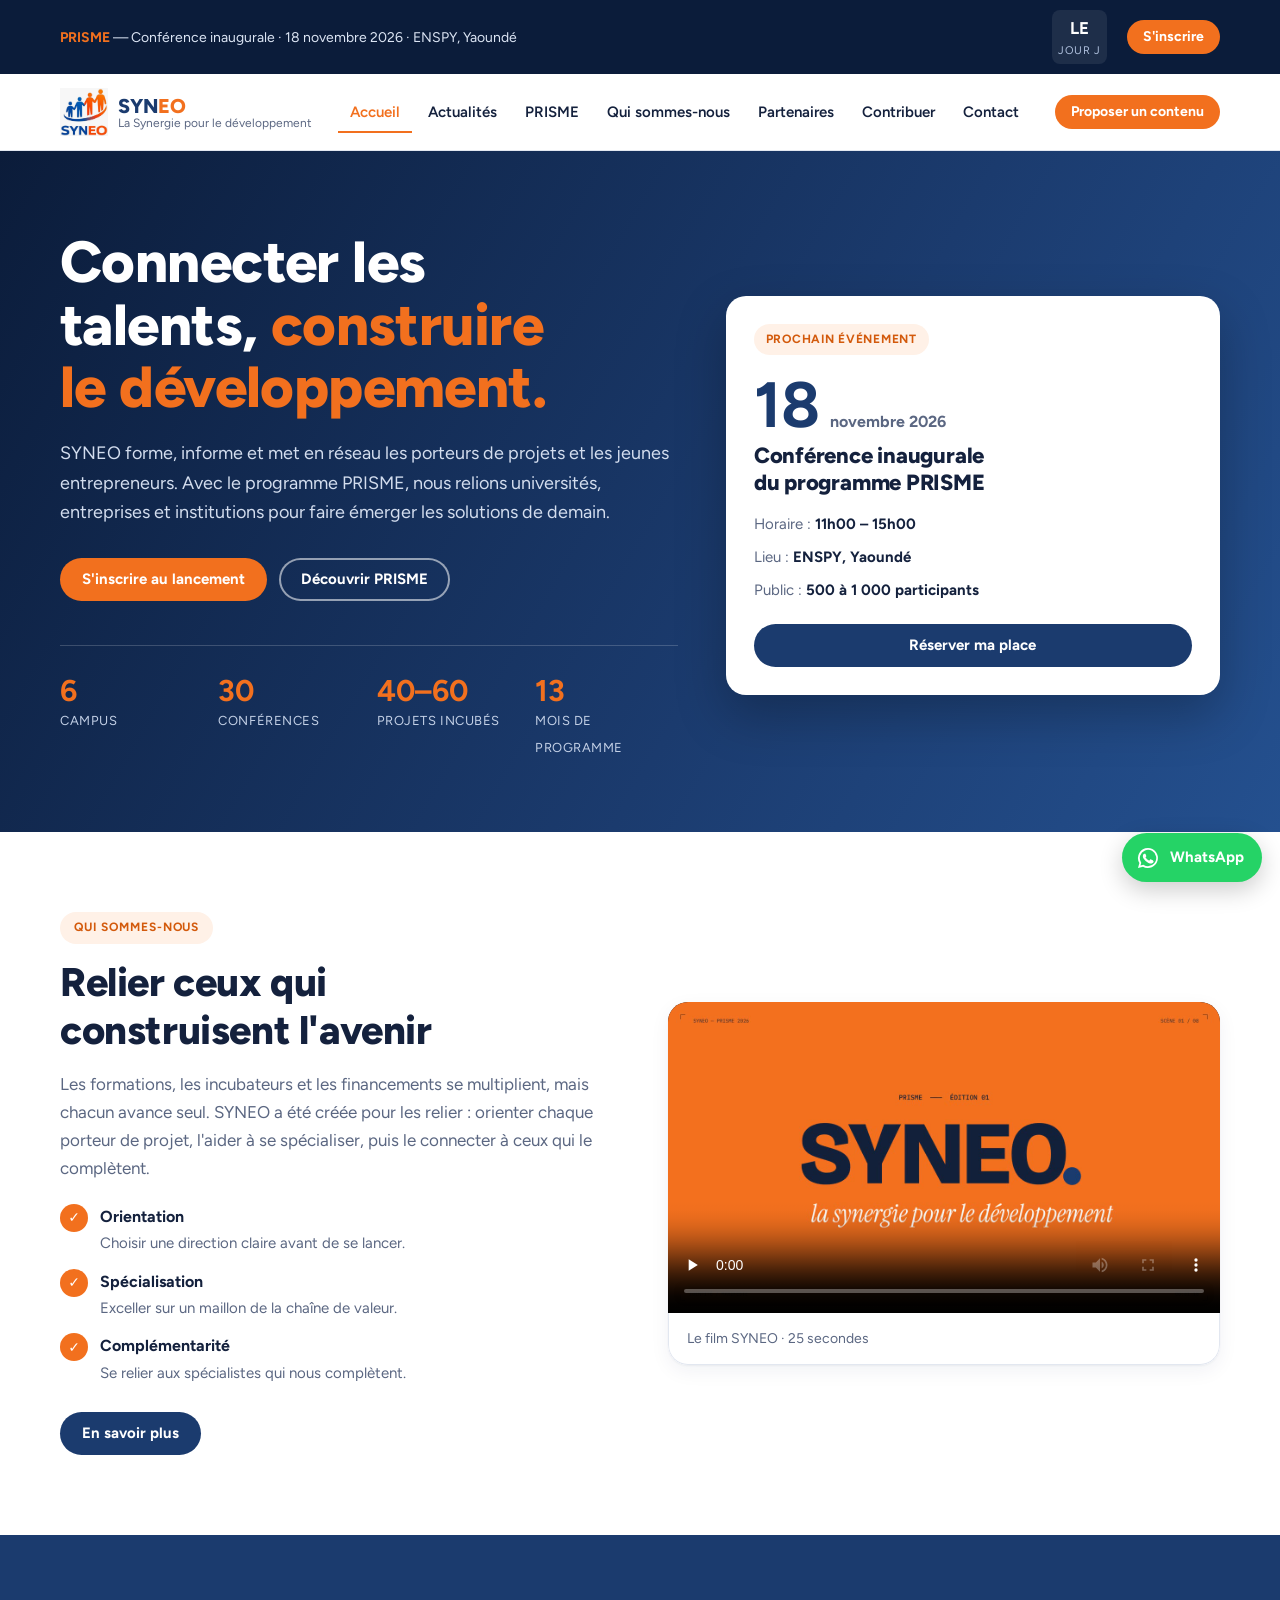
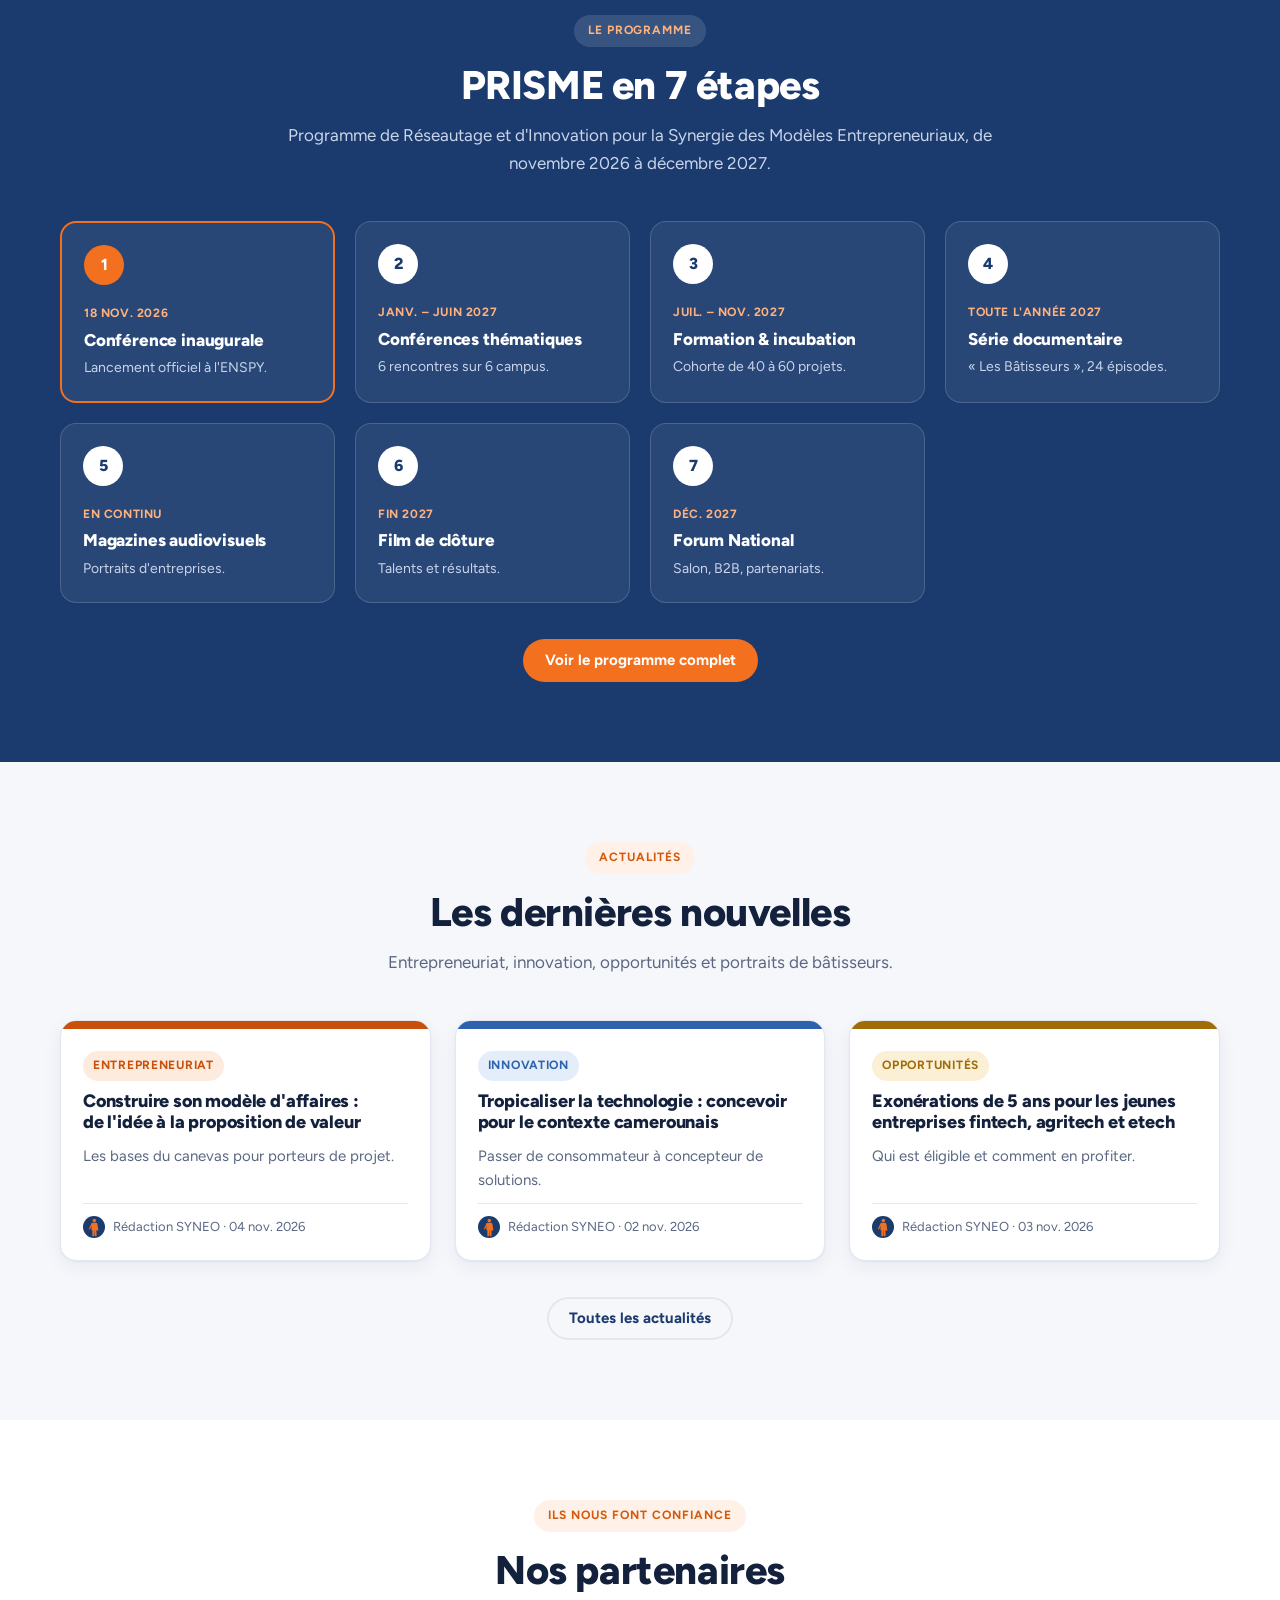
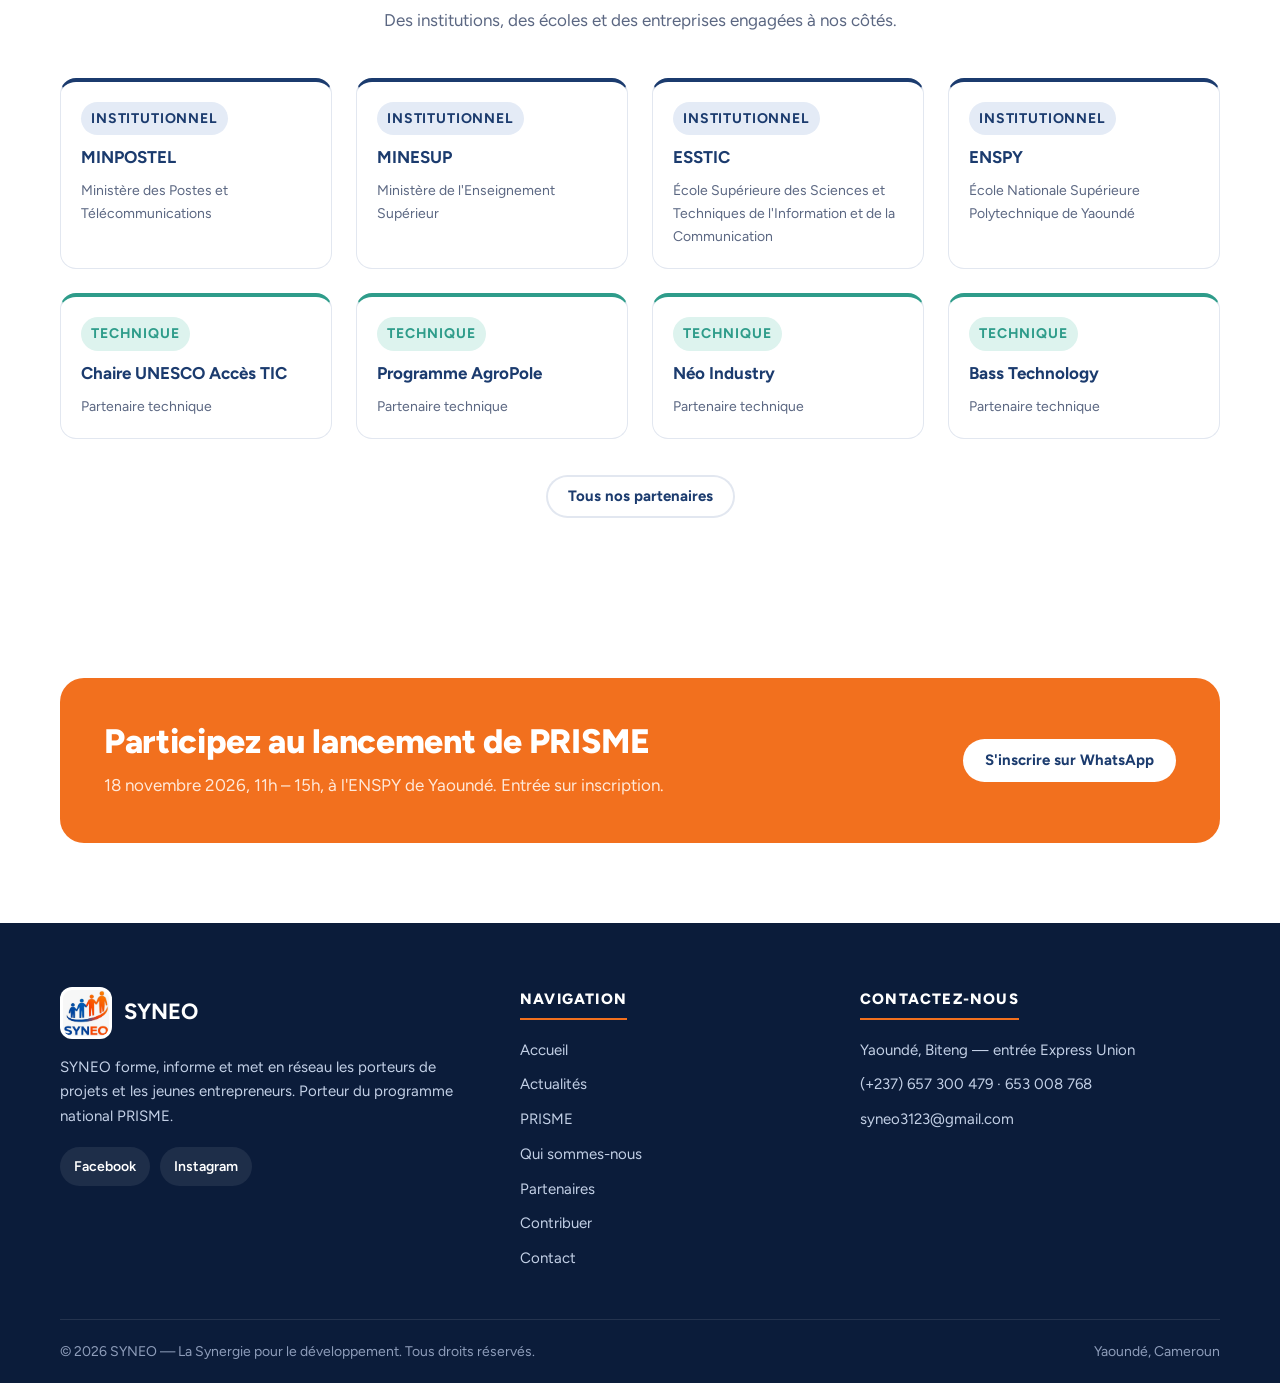
==== commit 27b2a3b0: "Site vitrine simple à l'image du site de l'IAC 7 pages HTML séparées, une seule police, sections et " ====
--- a/index.html
+++ b/index.html
@@ -4,852 +4,151 @@
 <meta charset="utf-8">
 <meta name="viewport" content="width=device-width, initial-scale=1, viewport-fit=cover">
 <title>SYNEO — La Synergie pour le développement</title>
-<meta name="description" content="SYNEO forme, informe et met en réseau les porteurs de projets et les jeunes entrepreneurs. Découvrez PRISME, le programme national de réseautage et d'innovation : lancement le 18 novembre 2026 à l'ENSPY, Yaoundé.">
+<meta name="description" content="SYNEO forme, informe et met en réseau les porteurs de projets et les jeunes entrepreneurs. Découvrez PRISME : lancement le 18 novembre 2026 à l'ENSPY, Yaoundé.">
 <meta name="theme-color" content="#1B3B6E">
-<link rel="icon" type="image/svg+xml" href="favicon.svg">
+<link rel="icon" type="image/svg+xml" href="assets/favicon.svg">
 <meta property="og:type" content="website">
 <meta property="og:title" content="SYNEO — La Synergie pour le développement">
-<meta property="og:description" content="Connecter les talents, construire le développement. PRISME : conférence inaugurale le 18 novembre 2026 à l'ENSPY, Yaoundé.">
-<meta property="og:image" content="film-poster.jpg">
-<meta name="twitter:card" content="summary_large_image">
+<meta property="og:description" content="SYNEO forme, informe et met en réseau les porteurs de projets et les jeunes entrepreneurs. Découvrez PRISME : lancement le 18 novembre 2026 à l'ENSPY, Yaoundé.">
+<meta property="og:image" content="assets/film-poster.jpg">
 <link rel="preconnect" href="https://fonts.googleapis.com">
 <link rel="preconnect" href="https://fonts.gstatic.com" crossorigin>
-<link rel="stylesheet" href="https://fonts.googleapis.com/css2?family=Bricolage+Grotesque:opsz,wght@12..96,600;12..96,800&family=Figtree:wght@400;600&family=Instrument+Serif:ital@0;1&family=IBM+Plex+Mono:wght@500&display=swap">
-<style>
-/* SYNEO — version légère : même contenu et même charte, sans aucune animation ni canvas. */
-:root{
-  --navy:#1B3B6E; --orange:#F2701E; --hot:#C9500A; --gold:#F2A93B; --deep:#0E1527;
-  --bg:#F7F5F1; --surface:#FFFFFF; --ink:#13213B; --muted:#5A6782; --line:#DCE2EE;
-  --navy-soft:#E6ECF6; --orange-soft:#FDEBDD; --link:#1B3B6E; --hl2:#D9560A; --tb-card:#F3EADB;
-  --f1:#F2701E; --f2:#E2A21B; --f3:#2E9C8A; --f4:#3D78C9; --f5:#7B5BC2;
-  --display:"Bricolage Grotesque","Trebuchet MS",system-ui,sans-serif;
-  --body:"Figtree",system-ui,-apple-system,"Segoe UI",sans-serif;
-  --mono:"IBM Plex Mono",ui-monospace,Menlo,monospace;
-  --serif:"Instrument Serif",Georgia,"Times New Roman",serif;
-  --r:14px; --max:1180px;
-}
-@media (prefers-color-scheme:dark){:root:not([data-theme="light"]){
-  --bg:#0D1526; --surface:#152039; --ink:#E9EEF7; --muted:#9AA7C0; --line:#26345A;
-  --navy-soft:#1C2B4D; --orange-soft:#3A2416; --link:#9DBBEA; --hot:#FF8F45; --hl2:#FF8A3D; --tb-card:#1C2741; color-scheme:dark}}
-:root[data-theme="dark"]{
-  --bg:#0D1526; --surface:#152039; --ink:#E9EEF7; --muted:#9AA7C0; --line:#26345A;
-  --navy-soft:#1C2B4D; --orange-soft:#3A2416; --link:#9DBBEA; --hot:#FF8F45; --hl2:#FF8A3D; --tb-card:#1C2741; color-scheme:dark}
-
-/* Aucune animation, aucune transition */
-*,*::before,*::after{box-sizing:border-box;animation:none!important;transition:none!important}
-html{scroll-behavior:auto}
-[hidden]{display:none!important}
-html,body{margin:0}
-body{background:var(--bg);color:var(--ink);font:400 16px/1.6 var(--body)}
-img,svg,video{max-width:100%}
-a{color:var(--link)}
-h1,h2,h3,h4{font-family:var(--display);line-height:1.12;text-wrap:balance;margin:0}
-p{margin:0}
-.wrap{max-width:var(--max);margin:0 auto;padding-left:max(16px,env(safe-area-inset-left,0px));padding-right:max(16px,env(safe-area-inset-right,0px))}
-.label{font:500 12px/1.2 var(--mono);letter-spacing:.08em;text-transform:uppercase}
-:focus-visible{outline:3px solid var(--orange);outline-offset:2px;border-radius:4px}
-section{padding-block:88px;scroll-margin-top:72px}
-@media (max-width:700px){section{padding-block:60px}}
-
-/* Boutons */
-.btn{display:inline-flex;align-items:center;gap:8px;border:0;cursor:pointer;font:600 15px var(--body);padding:11px 18px;border-radius:999px;text-decoration:none}
-.btn-o{background:var(--orange);color:#fff}.btn-o:hover{background:var(--hot)}
-.btn-n{background:var(--navy);color:#fff}
-.btn-g{background:var(--bg);color:var(--ink);box-shadow:inset 0 0 0 1.5px var(--line)}
-
-/* Bandeau « Bientôt » */
-.soon{background:var(--navy);color:#fff;font-size:13px}
-.soon .wrap{display:flex;flex-wrap:wrap;align-items:center;gap:6px 14px;padding-block:8px}
-.soon .tag{background:var(--orange);color:#fff;padding:3px 9px;border-radius:999px;font:500 11px var(--mono);letter-spacing:.08em;text-transform:uppercase}
-.soon .cd{margin-left:auto;font:500 12px var(--mono)}
-
-/* En-tête */
-header.top{position:sticky;top:0;z-index:50;background:var(--bg);border-bottom:1px solid var(--line)}
-.bar{display:flex;align-items:center;gap:28px;min-height:64px;position:relative}
-.brand{display:flex;align-items:center;gap:10px;text-decoration:none;color:inherit;flex:none}
-.brand img{width:34px;height:34px;border-radius:9px;background:#fff;object-fit:contain}
-.brand .name{font:800 21px/1 var(--display);letter-spacing:-.02em}
-.brand .name span{color:var(--link)}.brand .name b{color:var(--orange)}
-nav.rub{margin-left:auto}
-nav.rub ul{list-style:none;margin:0;padding:0;display:flex;gap:6px}
-nav.rub a{display:block;padding:6px 12px;border-radius:999px;color:var(--muted);text-decoration:none;font-weight:600;font-size:15px}
-nav.rub a:hover{color:var(--ink)}
-nav.rub a.on{color:var(--ink);background:var(--navy-soft)}
-.cta{flex:none}
-.menu{display:none;flex:none;border:0;background:var(--ink);color:var(--bg);border-radius:999px;padding:9px 14px;font:600 14px var(--body);cursor:pointer}
-@media (max-width:1000px){
-  .cta{display:none}
-}
-@media (max-width:820px){
-  .menu{display:block;margin-left:auto}
-  nav.rub{display:none;position:absolute;top:100%;left:0;right:0;margin:0;background:var(--surface);border-bottom:1px solid var(--line);padding:10px max(16px,env(safe-area-inset-left,0px)) 16px}
-  nav.rub.open{display:block}
-  nav.rub ul{flex-direction:column;gap:2px}
-  nav.rub a{padding:12px;border-radius:10px;font-size:16px}
-}
-
-/* Titres éditoriaux */
-.ed-head{text-align:center;display:grid;justify-items:center;gap:16px;margin:0 auto 52px;max-width:920px}
-.ed-eye{display:inline-flex;align-items:center;gap:10px;color:var(--muted)}
-.ed-eye::before{content:"";width:7px;height:7px;border-radius:50%;background:var(--orange)}
-.ed-head h2{font:600 clamp(34px,5.4vw,70px)/1 var(--display);letter-spacing:-.045em;color:var(--ink)}
-.ed-head h2 em,.it{font:italic 400 1.06em/1 var(--serif);letter-spacing:-.01em;color:var(--orange)}
-.ed-lead{color:var(--muted);font-size:17px;max-width:54ch}
-.ed-dark h2{color:#fff}.ed-dark h2 em{color:var(--gold)}
-.ed-left{text-align:left;justify-items:start;margin:10px 0 18px}
-.lead{color:var(--muted);max-width:64ch;font-size:17px}
-
-/* Accueil */
-.hx{padding-block:56px 0;text-align:center}
-.hx h1{font:600 clamp(34px,5.3vw,64px)/1.04 var(--display);letter-spacing:-.035em}
-.hx h1 .l1{color:var(--link)}
-.hx h1 .l2{display:block;color:var(--hl2);font:italic 400 1.04em/1.04 var(--serif);letter-spacing:-.01em}
-.hx-copy{max-width:780px;margin:0 auto;display:grid;gap:20px;justify-items:center}
-.hx-copy p{color:var(--muted);max-width:58ch;font-size:17px}
-.actions{display:flex;gap:10px;flex-wrap:wrap;justify-content:center}
-.hx-art{display:block;width:min(420px,80%);height:auto;margin:36px auto 0}
-.stats3{display:grid;grid-template-columns:repeat(3,1fr);gap:20px;max-width:900px;margin:0 auto;padding-bottom:64px}
-.stat{border-top:1px solid var(--line);padding-top:14px;min-width:0}
-.stat b{display:block;font:400 clamp(28px,3.6vw,46px)/1 var(--serif);font-variant-numeric:tabular-nums}
-.stat span{display:block;font-size:13px;color:var(--muted);margin-top:8px}
-
-/* Film : simple lecteur, rien ne se charge avant le clic */
-.film{padding-block:0 72px}
-.film .label{display:flex;justify-content:center;align-items:center;gap:10px;color:var(--muted);margin-bottom:14px}
-.film .label::before{content:"";width:8px;height:8px;border-radius:50%;background:var(--orange)}
-.film video{display:block;width:100%;max-width:860px;margin:0 auto;aspect-ratio:16/9;border-radius:18px;background:#0B1222}
-
-/* À la une */
-.une{background:var(--surface);border-block:1px solid var(--line)}
-.une-grid{display:grid;grid-template-columns:1.4fr 1fr;gap:22px}
-.hero{background:var(--navy);color:#fff;border-radius:var(--r);padding:30px 28px;display:grid;gap:14px;align-content:start}
-.hero .big{font:400 clamp(72px,9vw,120px)/.85 var(--serif)}
-.hero .y{font:500 13px var(--mono);letter-spacing:.08em;color:#C9D5EA;text-transform:uppercase;padding-bottom:18px;border-bottom:1px solid rgba(255,255,255,.16)}
-.hero .tag{color:#FFB27D}
-.hero h3{font-size:clamp(24px,2.8vw,32px);font-weight:800}
-.hero p{color:#C9D5EA;max-width:58ch}
-.hero .meta{display:flex;flex-wrap:wrap;gap:6px 22px;font-size:14px;color:#DCE5F4}
-.hero .meta b{color:#fff}
-.hero .actions{justify-content:flex-start}
-.hero .btn-g{background:transparent;color:#fff;box-shadow:inset 0 0 0 1.5px rgba(255,255,255,.4)}
-.side{display:grid;gap:14px}
-.mini{display:grid;grid-template-columns:100px 1fr;gap:14px;align-items:center;background:var(--bg);border:1px solid var(--line);border-radius:16px;padding:12px;color:inherit;text-decoration:none}
-.mini:hover{border-color:var(--orange)}
-.mini .fig{border-radius:12px;display:grid;place-items:center;text-align:center;font:800 22px/1 var(--display);padding:14px 4px;background:var(--navy-soft);color:var(--link)}
-.mini.warm .fig{background:var(--orange-soft);color:var(--hot)}
-.mini .fig small{display:block;font:500 10px var(--mono);letter-spacing:.06em;margin-top:6px;text-transform:uppercase}
-.mini .cat{color:var(--hot)}
-.mini h4{font-size:16px;margin:4px 0}
-.mini p{font-size:14px;color:var(--muted)}
-@media (max-width:900px){.une-grid{grid-template-columns:1fr}}
-
-/* La tribune */
-.tb-grid{display:grid;grid-template-columns:repeat(3,1fr);gap:20px}
-.tb-card{display:grid;gap:12px;align-content:start;padding:24px;border-radius:20px;background:var(--tb-card);color:var(--ink);text-decoration:none}
-.tb-card.hot{background:var(--orange);color:#fff}
-.tb-card h3{font:600 clamp(22px,2.2vw,28px)/1.05 var(--display);letter-spacing:-.03em}
-.tb-card p{font-size:15px;color:var(--muted)}
-.tb-card.hot p{color:#FFE8D8}
-.tb-card .go{font:600 14px var(--body);color:var(--hot)}
-.tb-card.hot .go{color:#fff}
-@media (max-width:900px){.tb-grid{grid-template-columns:1fr}}
-
-/* Bâtir ensemble */
-.bat{text-align:center}
-.qs{display:flex;flex-wrap:wrap;justify-content:center;gap:8px;max-width:760px;margin:22px auto 0}
-.qs span{font-size:14px;background:var(--surface);border:1px solid var(--line);border-radius:999px;padding:7px 13px}
-.qline{font:600 clamp(22px,2.8vw,36px)/1.15 var(--display);letter-spacing:-.03em}
-.big2{font:600 clamp(52px,10vw,130px)/.92 var(--display);letter-spacing:-.05em;margin-top:64px}
-.big2 b{color:var(--orange)}
-.tiles{display:inline-flex;gap:8px;vertical-align:middle;margin-left:10px}
-.tiles i{font:500 11px/1 var(--mono);letter-spacing:.06em;text-transform:uppercase;font-style:normal;color:#fff;width:clamp(40px,6vw,84px);height:clamp(46px,7vw,96px);border-radius:10px;display:flex;align-items:flex-end;padding:8px}
-.bat .txt{font:500 clamp(18px,1.6vw,22px)/1.5 var(--display);max-width:42ch;margin:26px auto 0}
-.bat .lnk{display:inline-block;margin-top:18px;font:600 13px var(--mono);letter-spacing:.08em;text-transform:uppercase;color:var(--ink);text-decoration:none;border-bottom:1.5px solid var(--ink);padding-bottom:4px}
-.stats5{display:grid;grid-template-columns:1.2fr repeat(5,1fr);gap:20px;align-items:end;margin-top:64px;text-align:left}
-.stats5 b{display:block;font:400 clamp(28px,3.2vw,44px)/1 var(--serif);white-space:nowrap}
-.stats5 span{display:block;font:500 11px var(--mono);letter-spacing:.07em;text-transform:uppercase;color:var(--muted);margin-top:8px}
-.cap{font-size:14px;color:var(--muted)}
-@media (max-width:900px){.stats5{grid-template-columns:repeat(3,1fr)}.stats5 .cap{grid-column:1/-1}}
-@media (max-width:480px){.stats5{grid-template-columns:1fr 1fr}}
-.logos{display:flex;flex-wrap:wrap;justify-content:center;gap:10px 30px;margin-top:20px;color:var(--muted);font:600 15px var(--display)}
-
-/* Flash (statique) */
-.flash{background:var(--surface);border-block:1px solid var(--line);padding-block:0}
-.flash .wrap{display:flex;flex-wrap:wrap;gap:8px 22px;align-items:center;padding-block:12px;font-size:14px;font-weight:600}
-.flash .label{background:var(--navy);color:#fff;padding:5px 10px;border-radius:6px}
-.flash span:not(.label)::before{content:"● ";color:var(--orange);font-size:10px;vertical-align:2px}
-
-/* Actualités */
-.rub4{display:grid;grid-template-columns:repeat(4,1fr);gap:16px}
-.rcard{padding:20px;border-radius:16px;background:var(--surface);border:1px solid var(--line);display:grid;gap:10px;align-content:start}
-.rcard .n{font:800 52px/.85 var(--display);letter-spacing:-.06em;color:var(--c)}
-.rcard h3{font-size:22px;letter-spacing:-.02em}
-.rcard ul{list-style:none;margin:0;padding:0;display:grid;gap:6px}
-.rcard li{display:flex;gap:10px;align-items:baseline;font-size:14px;color:var(--muted)}
-.rcard li::before{content:"";width:7px;height:7px;flex:none;background:var(--c)}
-.rubs{display:grid;grid-template-columns:repeat(4,1fr);gap:36px}
-.rubcol{min-width:0}
-.rubcol h3{font:500 12px var(--mono);letter-spacing:.1em;text-transform:uppercase;color:var(--muted);border-bottom:1px solid var(--ink);padding-bottom:12px}
-.rubcol h3 span{color:var(--orange)}
-.art{display:grid;gap:8px;padding:20px 0;border-bottom:1px solid var(--line);text-decoration:none;color:inherit}
-.art h4{font:600 18px/1.25 var(--display);letter-spacing:-.01em}
-.art:hover h4{color:var(--hot)}
-.art p{font-size:14px;color:var(--muted)}
-.by{display:flex;flex-wrap:wrap;align-items:center;gap:2px 8px;font:500 12px var(--mono);color:var(--muted)}
-.by b{font:600 13px var(--body);color:var(--ink)}
-.by svg{width:22px;height:22px;flex:none}
-@media (max-width:980px){.rub4,.rubs{grid-template-columns:repeat(2,1fr)}}
-@media (max-width:560px){.rub4,.rubs{grid-template-columns:1fr}}
-
-/* PRISME */
-.prisme-band{background:var(--navy);color:#fff}
-.prisme-band .acr{font:500 14px var(--mono);color:#FFB27D;margin-bottom:8px;letter-spacing:.04em;text-align:center}
-.prisme-band .lead{color:#C9D5EA;text-align:center;margin-inline:auto}
-.timeline{display:grid;grid-template-columns:repeat(7,1fr);margin-top:52px}
-.step{border-top:1px solid rgba(255,255,255,.22);padding:20px 16px 0 0;min-width:0}
-.step .n{font:400 46px/1 var(--serif);color:#fff}
-.step .when{font:500 11px var(--mono);letter-spacing:.06em;text-transform:uppercase;color:#AFC0DD;margin:10px 0 6px}
-.step h3{font-size:16px;margin-bottom:6px}
-.step p{font-size:13px;color:#C9D5EA}
-.step.now{border-top:3px solid var(--orange)}
-.step.now .n{color:var(--orange)}.step.now .when{color:#FFB27D}
-@media (max-width:1050px){.timeline{grid-template-columns:repeat(4,1fr);row-gap:28px}}
-@media (max-width:640px){.timeline{grid-template-columns:1fr 1fr}}
-.quote{margin:56px auto 0;font:700 clamp(20px,2.4vw,26px)/1.3 var(--display);max-width:40ch;text-align:center}
-.quote span{color:var(--orange)}
-.filieres{display:flex;flex-wrap:wrap;justify-content:center;gap:8px;margin:0 0 22px}
-.fil{display:inline-flex;align-items:center;gap:8px;font-weight:600;font-size:14px;padding:6px 12px;border-radius:999px;background:var(--surface);border:1px solid var(--line)}
-.fil i,.talk .f i{width:10px;height:10px;border-radius:50%;flex:none}
-.tabs{display:flex;gap:6px;overflow-x:auto;padding-bottom:6px}
-.tab{flex:none;text-align:left;cursor:pointer;background:var(--surface);color:var(--ink);border:1px solid var(--line);border-radius:12px;padding:10px 14px;font:600 14px var(--body)}
-.tab small{display:block;font:500 11px var(--mono);color:var(--muted);letter-spacing:.06em;text-transform:uppercase}
-.tab[aria-selected="true"]{background:var(--navy);border-color:var(--navy);color:#fff}
-.tab[aria-selected="true"] small{color:#FFB27D}
-.panel{margin-top:14px;background:var(--surface);border:1px solid var(--line);border-radius:var(--r);padding:24px}
-.panel .cat{color:var(--hot)}
-.panel h3{font-size:clamp(20px,2.4vw,26px);margin:6px 0 8px}
-.panel .goal{color:var(--muted);max-width:70ch}
-.panel .campus{display:inline-flex;margin-top:12px;font-weight:600;font-size:14px;background:var(--orange-soft);color:var(--hot);padding:6px 12px;border-radius:8px}
-.talks{margin-top:20px}
-.talk{display:grid;grid-template-columns:190px 1fr 1fr;gap:16px;padding:14px 0;border-top:1px solid var(--line)}
-.talk .f{display:flex;gap:8px;align-items:center;font-weight:700;font-size:14px}
-.talk .t{font-weight:600}
-.talk .o{font-size:14px;color:var(--muted)}
-.talk .o::before{content:"Opportunité · ";font:500 11px var(--mono);letter-spacing:.06em;text-transform:uppercase;color:var(--hot)}
-@media (max-width:820px){.talk{grid-template-columns:1fr;gap:6px}}
-
-/* Qui sommes-nous */
-.dk{background:var(--deep);color:#E8EDF6}
-.eyebrow{display:inline-flex;align-items:center;gap:10px;color:#9FB0CD}
-.eyebrow::before{content:"";width:7px;height:7px;border-radius:50%;background:var(--orange)}
-.dk-grid{display:grid;grid-template-columns:1fr 1.1fr;gap:48px;align-items:center}
-.dk-art svg{width:100%;height:auto;display:block;margin-top:18px}
-.signed{display:flex;align-items:center;gap:12px;margin-bottom:22px}
-.faces{display:flex}
-.faces i{width:30px;height:30px;border-radius:50%;display:grid;place-items:center;font:700 11px var(--body);font-style:normal;color:#fff;border:2px solid var(--deep);margin-left:-8px}
-.faces i:first-child{margin-left:0;background:var(--navy)}.faces i:nth-child(2){background:var(--orange)}.faces i:nth-child(3){background:#3D78C9}
-.signed b{display:block;font-size:14px}.signed small{color:#93A0BA;font-size:13px}
-.manif{font:500 clamp(21px,2.5vw,30px)/1.35 var(--display);letter-spacing:-.015em;max-width:32ch}
-.manif em{font-style:normal;color:var(--gold)}
-.dk-3{display:grid;grid-template-columns:repeat(3,1fr);gap:22px;margin-top:40px}
-.dk-3 .n{font:500 12px var(--mono);color:#93A0BA}
-.dk-3 h3{font-size:18px;margin:10px 0 6px;color:#fff}
-.dk-3 p{font-size:14px;color:#93A0BA}
-.dk-stats{display:grid;grid-template-columns:repeat(4,1fr);margin-top:56px;border-top:1px solid rgba(255,255,255,.12)}
-.dk-stats div{padding:22px 18px 0;border-left:1px solid rgba(255,255,255,.12);min-width:0}
-.dk-stats div:first-child{border-left:0;padding-left:0}
-.dk-stats b{display:block;font:400 clamp(38px,4.6vw,58px)/1 var(--serif);color:#fff}
-.dk-stats div:nth-child(2) b{color:var(--gold)}
-.dk-stats span{display:block;font-size:13px;color:#93A0BA;margin-top:10px}
-.dk-vals{display:flex;flex-wrap:wrap;gap:8px 26px;margin-top:34px;font:500 12px var(--mono);letter-spacing:.08em;text-transform:uppercase;color:#C9D5EA}
-.dk-vals span::before{content:"+ ";color:var(--orange)}
-@media (max-width:900px){.dk-grid{grid-template-columns:1fr;gap:16px}.dk-art{max-width:420px}.dk-stats{grid-template-columns:1fr 1fr;row-gap:24px}.dk-stats div:nth-child(3){border-left:0;padding-left:0}}
-@media (max-width:560px){.dk-3{grid-template-columns:1fr}}
-.team{display:grid;grid-template-columns:repeat(5,1fr);gap:32px 20px;text-align:center}
-.av{width:92px;height:92px;margin:0 auto 14px;border-radius:50%;display:grid;place-items:center;font:800 26px var(--display);color:#fff;background:var(--navy)}
-.mem:nth-child(even) .av{background:var(--orange)}
-.mem b{display:block;font:700 17px/1.25 var(--display)}
-.mem span{font-size:14px;color:var(--muted)}
-@media (max-width:900px){.team{grid-template-columns:repeat(3,1fr)}}
-@media (max-width:560px){.team{grid-template-columns:1fr 1fr}}
-
-/* Partenaires */
-.partners{display:grid;grid-template-columns:repeat(3,1fr);gap:40px}
-.pgrp{border-top:1px solid var(--ink);padding-top:18px}
-.pgrp h3{font:500 12px var(--mono);letter-spacing:.1em;text-transform:uppercase;color:var(--muted);margin-bottom:14px}
-.pgrp ul{list-style:none;margin:0;padding:0;display:grid;gap:8px;font:600 17px/1.3 var(--display)}
-@media (max-width:860px){.partners{grid-template-columns:1fr;gap:28px}}
-.tiers{display:grid;grid-template-columns:repeat(4,1fr);margin-top:8px}
-.tier{border-top:1px solid var(--line);padding:24px 24px 0 0;display:grid;gap:10px;align-content:start}
-.tier.top{border-top:3px solid var(--orange)}
-.tier h3{font:500 12px var(--mono);letter-spacing:.1em;text-transform:uppercase;color:var(--muted)}
-.tier .amt{font:400 clamp(42px,4.6vw,58px)/1 var(--serif)}
-.tier.top .amt{color:var(--orange)}
-.tier .amt small{font:500 12px var(--mono);color:var(--muted);margin-left:4px}
-.tier ul{margin:0;padding-left:18px;font-size:14px;color:var(--muted);display:grid;gap:4px}
-@media (max-width:980px){.tiers{grid-template-columns:repeat(2,1fr);row-gap:32px}}
-@media (max-width:520px){.tiers{grid-template-columns:1fr}}
-
-/* Contribuer */
-.contrib{display:grid;grid-template-columns:1fr 1.2fr;gap:36px;align-items:start}
-.contrib .cat{color:var(--hot)}
-.steps3{display:grid;gap:12px;margin-top:22px}
-.s3{display:grid;grid-template-columns:36px 1fr;gap:12px;align-items:center}
-.s3 b{width:36px;height:36px;border-radius:50%;display:grid;place-items:center;background:var(--orange);color:#fff;font:800 16px var(--display)}
-.s3 p{font-size:15px;color:var(--muted)}.s3 strong{color:var(--ink)}
-.say{display:grid;grid-template-columns:60px 1fr;gap:14px;align-items:center;margin-top:22px}
-.say svg{width:60px;height:60px}
-.say p{background:var(--orange-soft);border-radius:16px 16px 16px 4px;padding:12px 16px;font-weight:600}
-form.card{background:var(--surface);border:1px solid var(--line);border-radius:var(--r);padding:24px;display:grid;gap:14px}
-.grid2{display:grid;grid-template-columns:1fr 1fr;gap:14px}
-label{display:grid;gap:6px;font-weight:600;font-size:14px}
-input,select,textarea{font:400 15px var(--body);color:var(--ink);background:var(--bg);border:1.5px solid var(--line);border-radius:10px;padding:11px 12px;width:100%}
-input:focus,select:focus,textarea:focus{outline:none;border-color:var(--orange)}
-textarea{min-height:120px;resize:vertical}
-.hint{font-size:13px;color:var(--muted)}
-.ok{background:var(--navy-soft);border-radius:12px;padding:16px;display:grid;gap:10px}
-.ok b{font-family:var(--display);font-size:17px}
-.ok .acts{display:flex;gap:8px;flex-wrap:wrap}
-@media (max-width:860px){.contrib{grid-template-columns:1fr}}
-@media (max-width:520px){.grid2{grid-template-columns:1fr}}
-
-/* Contact */
-.ct{background:#070B16;color:#E8EDF6}
-.ct-grid{display:grid;grid-template-columns:minmax(0,520px) 1fr;gap:40px;align-items:center}
-.ct-form{display:grid;gap:24px}
-.ct h2{font:600 clamp(26px,3.2vw,38px)/1.18 var(--display);letter-spacing:-.02em;color:#fff}
-.ct form{display:grid;gap:20px}
-.ct-row{display:grid;grid-template-columns:1fr 1fr;gap:20px}
-.ct label{color:#9FB0CD;font:500 12px var(--mono);letter-spacing:.06em;text-transform:uppercase}
-.ct input,.ct textarea{background:transparent;border:0;border-bottom:1px solid rgba(255,255,255,.22);border-radius:0;color:#fff;padding:10px 0;font:400 16px var(--body);text-transform:none;letter-spacing:0}
-.ct input::placeholder,.ct textarea::placeholder{color:rgba(232,237,246,.4)}
-.ct input:focus,.ct textarea:focus{border-bottom-color:var(--orange)}
-.ct textarea{min-height:90px}
-.ct-btn{justify-self:start;background:#fff;color:#0B1222}
-.ct #c-wa{justify-self:start}
-.ct-err{font-size:13px;color:#FFB27D}
-.ct-info{display:grid;grid-template-columns:1fr 1fr;gap:18px 24px;padding-top:24px;border-top:1px solid rgba(255,255,255,.12)}
-.ct-info .label{color:#7F8DA8;font-size:11px}
-.ct-info p{font-size:14px;margin-top:4px;overflow-wrap:anywhere}
-.ct-info a{color:#fff}
-.copy{margin-top:4px;font:600 13px var(--body);background:none;border:0;color:#FFB27D;cursor:pointer;padding:0;text-decoration:underline}
-.ct-art{width:100%;max-width:360px;height:auto;justify-self:center}
-@media (max-width:860px){.ct-grid{grid-template-columns:1fr}.ct-art{max-width:220px}}
-@media (max-width:520px){.ct-row,.ct-info{grid-template-columns:1fr}}
-
-/* Pied de page */
-footer{background:var(--navy);color:#C9D5EA;font-size:14px}
-.ft{display:grid;grid-template-columns:auto 1fr auto;gap:18px 40px;align-items:center;padding-block:26px}
-.ft-brand{display:grid;gap:2px}
-.ft-brand b{color:#fff;font:700 18px var(--display)}
-.ft-nav{display:flex;flex-wrap:wrap;gap:8px 22px;justify-content:center}
-.ft-nav a{color:#C9D5EA;text-decoration:none;font-weight:600}
-.ft-nav a:hover,.ft-nav a.on{color:#fff}
-@media (max-width:900px){.ft{grid-template-columns:1fr;padding-bottom:96px}.ft-nav{justify-content:flex-start}}
-
-/* Bouton WhatsApp fixe (sans bulle animée) */
-.wa{position:fixed;right:calc(16px + env(safe-area-inset-right,0px));bottom:calc(16px + env(safe-area-inset-bottom,0px));z-index:70;width:58px;height:58px;border-radius:50%;display:block;box-shadow:0 0 0 3px var(--surface),0 6px 18px rgba(0,0,0,.22)}
-.wa svg.av-i{width:58px;height:58px;display:block}
-.wa .b{position:absolute;right:-2px;bottom:-2px;width:22px;height:22px;border-radius:50%;background:#25D366;border:2px solid var(--surface);display:grid;place-items:center}
-.wa .b svg{width:12px;height:12px;fill:#fff}
-</style>
+<link rel="stylesheet" href="https://fonts.googleapis.com/css2?family=Figtree:wght@400;600;700;800&display=swap">
+<link rel="stylesheet" href="assets/style.css">
 </head>
 <body>
 
-<div class="soon">
+<div class="topbar">
   <div class="wrap">
-    <span class="tag">Bientôt</span>
-    <span>Lancement officiel de <b>PRISME</b> · 18 nov. 2026 · ENSPY, Yaoundé</span>
-    <span class="cd" id="cd">J-12</span>
+    <span class="ev"><b>PRISME</b> — Conférence inaugurale · 18 novembre 2026 · ENSPY, Yaoundé</span>
+    <div class="cd" id="cd" aria-label="Temps restant avant la conférence"><span><b id="cd-j">–</b>Jours</span><span><b id="cd-h">–</b>Heures</span><span><b id="cd-m">–</b>Min</span></div>
+    <a class="btn btn-o btn-sm" href="https://wa.me/237657300479?text=Bonjour%20SYNEO%2C%20je%20souhaite%20m%27inscrire%20%C3%A0%20la%20conf%C3%A9rence%20inaugurale%20PRISME%20du%2018%20novembre." target="_blank" rel="noopener">S'inscrire</a>
   </div>
 </div>
 
-<header class="top">
-  <div class="wrap bar">
-    <a class="brand" href="#accueil" aria-label="SYNEO, retour à l'accueil">
-      <img src="logo.jpg" alt="" width="34" height="34">
-      <span class="name"><span>SYN</span><b>EO</b></span>
+<header class="header">
+  <div class="wrap">
+    <a class="logo" href="index.html" aria-label="SYNEO, accueil">
+      <img src="assets/logo.jpg" alt="" width="48" height="48">
+      <span><b>SYN<i>EO</i></b><small>La Synergie pour le développement</small></span>
     </a>
-    <button class="menu" id="menu" type="button" aria-expanded="false" aria-controls="nav">Menu</button>
-    <nav class="rub" id="nav" aria-label="Menu principal">
-      <ul>
-        <li><a href="#actualites">Actualités</a></li>
-        <li><a href="#programme">PRISME</a></li>
-        <li><a href="#a-propos">Qui sommes-nous</a></li>
-        <li><a href="#partenaires">Partenaires</a></li>
-        <li><a href="#contact">Contact</a></li>
-      </ul>
-    </nav>
-    <a class="btn btn-n cta" href="#contribuer">Proposer un contenu →</a>
+    <button class="burger" id="burger" type="button" aria-expanded="false" aria-controls="nav">Menu</button>
+    <nav class="nav" id="nav" aria-label="Menu principal"><ul><li><a href="index.html" aria-current="page">Accueil</a></li><li><a href="actualites.html">Actualités</a></li><li><a href="prisme.html">PRISME</a></li><li><a href="a-propos.html">Qui sommes-nous</a></li><li><a href="partenaires.html">Partenaires</a></li><li><a href="contribuer.html">Contribuer</a></li><li><a href="contact.html">Contact</a></li></ul></nav>
+    <a class="btn btn-o btn-sm cta" href="contribuer.html">Proposer un contenu</a>
   </div>
 </header>
 
 <main>
-<!-- ===================== ACCUEIL ===================== -->
-<section id="accueil" class="hx">
+<section class="hero">
   <div class="wrap">
-    <div class="hx-copy">
-      <h1><span class="l1">Connecter les talents.</span> <span class="l2">Construire le développement.</span></h1>
-      <p>SYNEO forme, informe et met en réseau les porteurs de projets et les jeunes entrepreneurs. Avec PRISME, nous relions universités, entreprises et institutions pour faire émerger les solutions de demain.</p>
+    <div>
+      <h1>Connecter les talents, <span>construire le développement.</span></h1>
+      <p class="lead">SYNEO forme, informe et met en réseau les porteurs de projets et les jeunes entrepreneurs. Avec le programme PRISME, nous relions universités, entreprises et institutions pour faire émerger les solutions de demain.</p>
       <div class="actions">
-        <a class="btn btn-n" href="https://wa.me/237657300479?text=Bonjour%20SYNEO%2C%20je%20souhaite%20m%27inscrire%20%C3%A0%20la%20conf%C3%A9rence%20inaugurale%20PRISME%20du%2018%20novembre." target="_blank" rel="noopener">S'inscrire au lancement de PRISME</a>
-        <a class="btn btn-g" href="#programme">Découvrir le programme</a>
+        <a class="btn btn-o" href="https://wa.me/237657300479?text=Bonjour%20SYNEO%2C%20je%20souhaite%20m%27inscrire%20%C3%A0%20la%20conf%C3%A9rence%20inaugurale%20PRISME%20du%2018%20novembre." target="_blank" rel="noopener">S'inscrire au lancement</a>
+        <a class="btn btn-line" href="prisme.html">Découvrir PRISME</a>
+      </div>
+      <div class="hero-stats">
+        <div><b>6</b><span>Campus</span></div>
+        <div><b>30</b><span>Conférences</span></div>
+        <div><b>40–60</b><span>Projets incubés</span></div>
+        <div><b>13</b><span>Mois de programme</span></div>
       </div>
     </div>
-    <!-- Prisme doré : image fixe en SVG (remplace l'animation 3D) -->
-    <svg class="hx-art" viewBox="0 0 420 250" role="img" aria-label="Prisme doré">
-      <defs>
-        <linearGradient id="pl" x1="0" y1="0" x2="0" y2="1"><stop offset="0" stop-color="#FFD678"/><stop offset="1" stop-color="#F5B03E"/></linearGradient>
-        <linearGradient id="pr" x1="0" y1="0" x2="0" y2="1"><stop offset="0" stop-color="#F5B03E"/><stop offset="1" stop-color="#EC6016"/></linearGradient>
-        <radialGradient id="gl" cx=".5" cy=".5" r=".5"><stop offset="0" stop-color="#F5A032" stop-opacity=".45"/><stop offset="1" stop-color="#F5A032" stop-opacity="0"/></radialGradient>
-      </defs>
-      <ellipse cx="210" cy="232" rx="190" ry="18" fill="url(#gl)"/>
-      <path d="M210 14 L90 226 L232 236 Z" fill="url(#pl)"/>
-      <path d="M210 14 L232 236 L336 214 Z" fill="url(#pr)"/>
-      <path d="M210 14 L90 226 L232 236 L336 214 Z" fill="none" stroke="#FFE4A0" stroke-width="1.5" stroke-linejoin="round"/>
-      <line x1="210" y1="14" x2="232" y2="236" stroke="#FFE4A0" stroke-width="1.5"/>
-    </svg>
-    <div class="stats3">
-      <div class="stat"><b>18.11</b><span>Lancement de PRISME à l'ENSPY, 11h – 15h</span></div>
-      <div class="stat"><b>6 campus</b><span>Conférences itinérantes en 2027</span></div>
-      <div class="stat"><b>40–60</b><span>Porteurs de projets incubés</span></div>
-    </div>
+    <aside class="event">
+      <span class="tag">Prochain événement</span>
+      <div class="date"><b>18</b><span>novembre 2026</span></div>
+      <h2>Conférence inaugurale du programme PRISME</h2>
+      <ul>
+        <li>Horaire : <b>11h00 – 15h00</b></li>
+        <li>Lieu : <b>ENSPY, Yaoundé</b></li>
+        <li>Public : <b>500 à 1 000 participants</b></li>
+      </ul>
+      <a class="btn btn-n" href="https://wa.me/237657300479?text=Bonjour%20SYNEO%2C%20je%20souhaite%20m%27inscrire%20%C3%A0%20la%20conf%C3%A9rence%20inaugurale%20PRISME%20du%2018%20novembre." target="_blank" rel="noopener">Réserver ma place</a>
+    </aside>
   </div>
 </section>
 
-<section id="film" class="film" aria-label="Le film SYNEO">
-  <div class="wrap">
-    <p class="label">Le film SYNEO · 25 s</p>
-    <video src="film.mp4" poster="film-poster.jpg" controls playsinline preload="none"></video>
+<section class="sec">
+  <div class="wrap split">
+    <div class="txt">
+      <span class="badge">Qui sommes-nous</span>
+      <h2 style="font-size:clamp(28px,3.6vw,40px)">Relier ceux qui construisent l'avenir</h2>
+      <p>Les formations, les incubateurs et les financements se multiplient, mais chacun avance seul. SYNEO a été créée pour les relier : orienter chaque porteur de projet, l'aider à se spécialiser, puis le connecter à ceux qui le complètent.</p>
+      <ul class="checks">
+        <li><div><b>Orientation</b><span>Choisir une direction claire avant de se lancer.</span></div></li>
+        <li><div><b>Spécialisation</b><span>Exceller sur un maillon de la chaîne de valeur.</span></div></li>
+        <li><div><b>Complémentarité</b><span>Se relier aux spécialistes qui nous complètent.</span></div></li>
+      </ul>
+      <p style="margin-top:26px"><a class="btn btn-n" href="a-propos.html">En savoir plus</a></p>
+    </div>
+    <figure class="figure" style="margin:0">
+      <video src="assets/film.mp4" poster="assets/film-poster.jpg" controls playsinline preload="none"></video>
+      <figcaption>Le film SYNEO · 25 secondes</figcaption>
+    </figure>
   </div>
 </section>
 
-<section id="une" class="une">
+<section class="sec navy">
   <div class="wrap">
-    <div class="ed-head"><span class="label ed-eye">À la une</span><h2>L'essentiel, <em>en un coup d'œil.</em></h2></div>
-    <div class="une-grid">
-      <article class="hero">
-        <span class="label tag">Conférence inaugurale</span>
-        <b class="big">18.11</b>
-        <span class="y">2026 · 11h – 15h · ENSPY, Yaoundé</span>
-        <span class="label tag">À la une · Événement</span>
-        <h3>PRISME : une plateforme nationale pour faire émerger les solutions de demain</h3>
-        <p>Conférences, incubation, série documentaire et Forum National : 13 mois pour connecter les jeunes talents de l'Ingénierie Logicielle et de l'Intelligence Artificielle à tout l'écosystème entrepreneurial camerounais.</p>
-        <div class="meta"><span>Date : <b>18 novembre 2026, 11h00 – 15h00</b></span><span>Lieu : <b>ENSPY, Yaoundé</b></span><span>Public : <b>500 à 1 000 participants</b></span></div>
-        <div class="actions">
-          <a class="btn btn-o" href="https://wa.me/237657300479?text=Bonjour%20SYNEO%2C%20je%20souhaite%20m%27inscrire%20%C3%A0%20la%20conf%C3%A9rence%20inaugurale%20PRISME%20du%2018%20novembre." target="_blank" rel="noopener">S'inscrire sur WhatsApp</a>
-          <a class="btn btn-g" href="#programme">Découvrir le programme</a>
-        </div>
-      </article>
-      <div class="side">
-        <a class="mini" href="#rubriques"><div class="fig">60 000<small>Spécialistes IA</small></div><div><span class="label cat">Opportunités</span><h4>SNIA : le Cameroun vise 60 000 spécialistes IA d'ici 2040</h4><p>Dont 40 % de femmes. Ce que la stratégie change pour les jeunes.</p></div></a>
-        <a class="mini warm" href="#rubriques"><div class="fig">27,7 %<small>Survie à 5 ans</small></div><div><span class="label cat">Entrepreneuriat</span><h4>Pourquoi 7 entreprises sur 10 ne passent pas le cap des 5 ans</h4><p>Le constat qui a fait naître PRISME (CAMERCAP-PARC).</p></div></a>
-        <a class="mini warm" href="#rubriques"><div class="fig">207<small>Start-up IA</small></div><div><span class="label cat">Innovation</span><h4>Start-up IA africaines : 86 % de survie en 2025</h4><p>17 pays, un doublement en trois ans.</p></div></a>
-        <a class="mini" href="#rubriques"><div class="fig">24<small>Épisodes</small></div><div><span class="label cat">Les Bâtisseurs</span><h4>La série documentaire de PRISME arrive sur la CRTV</h4><p>Premier tournage le jour de la conférence inaugurale.</p></div></a>
-      </div>
-    </div>
+    <div class="head "><span class="badge">Le programme</span><h2>PRISME en 7 étapes</h2><p>Programme de Réseautage et d'Innovation pour la Synergie des Modèles Entrepreneuriaux, de novembre 2026 à décembre 2027.</p></div>
+    <div class="steps"><div class="step now"><div class="n">1</div><span class="when">18 nov. 2026</span><h3>Conférence inaugurale</h3><p>Lancement officiel à l'ENSPY.</p></div><div class="step"><div class="n">2</div><span class="when">Janv. – juin 2027</span><h3>Conférences thématiques</h3><p>6 rencontres sur 6 campus.</p></div><div class="step"><div class="n">3</div><span class="when">Juil. – nov. 2027</span><h3>Formation & incubation</h3><p>Cohorte de 40 à 60 projets.</p></div><div class="step"><div class="n">4</div><span class="when">Toute l'année 2027</span><h3>Série documentaire</h3><p>« Les Bâtisseurs », 24 épisodes.</p></div><div class="step"><div class="n">5</div><span class="when">En continu</span><h3>Magazines audiovisuels</h3><p>Portraits d'entreprises.</p></div><div class="step"><div class="n">6</div><span class="when">Fin 2027</span><h3>Film de clôture</h3><p>Talents et résultats.</p></div><div class="step"><div class="n">7</div><span class="when">Déc. 2027</span><h3>Forum National</h3><p>Salon, B2B, partenariats.</p></div></div>
+    <div class="more"><a class="btn btn-o" href="prisme.html">Voir le programme complet</a></div>
   </div>
 </section>
 
-<section id="tribune">
+<section class="sec alt">
   <div class="wrap">
-    <div class="ed-head"><span class="label ed-eye">La tribune</span><h2>La parole <em>aux bâtisseurs.</em></h2><p class="ed-lead">Trois façons de prendre la parole. Les membres publient, l'équipe SYNEO relit et vérifie chaque contenu avant la mise en ligne.</p></div>
-    <div class="tb-grid">
-      <a class="tb-card" href="#contribuer"><h3>Raconte ton parcours</h3><p>Porteur de projet ? Partage tes réussites, tes galères et ce que tu as appris en chemin.</p><span class="go">Proposer →</span></a>
-      <a class="tb-card hot" href="#contribuer"><h3>Partage ton expertise</h3><p>Développeur, chercheur, mentor ? Publie une analyse ou un tutoriel pour celles et ceux qui démarrent.</p><span class="go">Proposer →</span></a>
-      <a class="tb-card" href="#contribuer"><h3>Fais grandir le réseau</h3><p>Une rencontre, une offre de stage, un appel à projets ? Propose-le à toute la communauté.</p><span class="go">Proposer →</span></a>
-    </div>
+    <div class="head "><span class="badge">Actualités</span><h2>Les dernières nouvelles</h2><p>Entrepreneuriat, innovation, opportunités et portraits de bâtisseurs.</p></div>
+    <div class="grid g3"><a class="post c-ent" href="#" data-r="ent"><span class="top"></span><div class="body"><span class="cat">Entrepreneuriat</span><h3>Construire son modèle d'affaires : de l'idée à la proposition de valeur</h3><p>Les bases du canevas pour porteurs de projet.</p><span class="meta"><svg viewBox="0 0 200 200" aria-hidden="true"><circle cx="100" cy="100" r="100" fill="#1B3B6E"/><g fill="#F2701E" stroke="#F2701E" stroke-linecap="round"><circle cx="103" cy="40" r="16" stroke="none"/><path d="M88 62h30a11 11 0 0 1 11 11v57H77V73a11 11 0 0 1 11-11z" stroke="none"/><path d="M94 126l-1 50M113 126l2 50" stroke-width="17"/><path d="M125 74l9 54M81 74l-21 42" stroke-width="11"/></g></svg>Rédaction SYNEO · 04 nov. 2026</span></div></a><a class="post c-inn" href="#" data-r="inn"><span class="top"></span><div class="body"><span class="cat">Innovation</span><h3>Tropicaliser la technologie : concevoir pour le contexte camerounais</h3><p>Passer de consommateur à concepteur de solutions.</p><span class="meta"><svg viewBox="0 0 200 200" aria-hidden="true"><circle cx="100" cy="100" r="100" fill="#1B3B6E"/><g fill="#F2701E" stroke="#F2701E" stroke-linecap="round"><circle cx="103" cy="40" r="16" stroke="none"/><path d="M88 62h30a11 11 0 0 1 11 11v57H77V73a11 11 0 0 1 11-11z" stroke="none"/><path d="M94 126l-1 50M113 126l2 50" stroke-width="17"/><path d="M125 74l9 54M81 74l-21 42" stroke-width="11"/></g></svg>Rédaction SYNEO · 02 nov. 2026</span></div></a><a class="post c-opp" href="#" data-r="opp"><span class="top"></span><div class="body"><span class="cat">Opportunités</span><h3>Exonérations de 5 ans pour les jeunes entreprises fintech, agritech et etech</h3><p>Qui est éligible et comment en profiter.</p><span class="meta"><svg viewBox="0 0 200 200" aria-hidden="true"><circle cx="100" cy="100" r="100" fill="#1B3B6E"/><g fill="#F2701E" stroke="#F2701E" stroke-linecap="round"><circle cx="103" cy="40" r="16" stroke="none"/><path d="M88 62h30a11 11 0 0 1 11 11v57H77V73a11 11 0 0 1 11-11z" stroke="none"/><path d="M94 126l-1 50M113 126l2 50" stroke-width="17"/><path d="M125 74l9 54M81 74l-21 42" stroke-width="11"/></g></svg>Rédaction SYNEO · 03 nov. 2026</span></div></a></div>
+    <div class="more"><a class="btn btn-ghost" href="actualites.html">Toutes les actualités</a></div>
   </div>
 </section>
 
-<section id="impact" class="bat">
+<section class="sec">
   <div class="wrap">
-    <p class="qline">Trop de questions qui dispersent <span class="it">les jeunes porteurs de projet.</span></p>
-    <div class="qs" aria-label="Questions des porteurs de projet"><span>Où trouver un mentor ?</span><span>Comment financer mon projet ?</span><span>Qui peut me former à l'IA ?</span><span>Avec qui m'associer ?</span><span>Quel marché viser ?</span><span>Mon idée est-elle viable ?</span><span>Quel statut juridique ?</span><span>Où rencontrer des investisseurs ?</span><span>Comment structurer mon équipe ?</span><span>Comment tenir 5 ans ?</span></div>
-    <h2 class="big2">Bâtir<span class="tiles" aria-hidden="true"><i style="background:#F2701E">IA</i><i style="background:#2E9C8A">Cyber</i><i style="background:#3D78C9">Data</i></span><br>ensemble<b>.</b></h2>
-    <p class="txt">SYNEO relie les talents, les écoles, les entreprises et les institutions. Chaque filière est une spécialisation. Chaque conférence est une étape. Ensemble, elles forment une chaîne de valeur entrepreneuriale.</p>
-    <a class="lnk" href="#conferences">Voir les conférences →</a>
-    <div class="stats5">
-      <p class="cap">Ce que PRISME met en mouvement.</p>
-      <div><b>30</b><span>Présentations</span></div>
-      <div><b>6</b><span>Campus hôtes</span></div>
-      <div><b>24</b><span>Épisodes documentaires</span></div>
-      <div><b>40–60</b><span>Projets incubés</span></div>
-      <div><b>13 mois</b><span>De programme</span></div>
-    </div>
-    <p class="cap" style="margin-top:56px">Ils construisent PRISME avec nous</p>
-    <div class="logos"><span>MINPOSTEL</span><span>ENSPY</span><span>ESSTIC</span><span>Chaire UNESCO Accès TIC</span><span>AgroPole</span><span>Néo Industry</span><span>Bass Technology</span><span>IAC</span><span>MY LAB Production</span><span>CAMIGRA</span><span>TIIANA</span><span>MINESUP</span></div>
+    <div class="head "><span class="badge">Ils nous font confiance</span><h2>Nos partenaires</h2><p>Des institutions, des écoles et des entreprises engagées à nos côtés.</p></div>
+    <div class="grid g4"><div class="partner p-inst"><span class="cat">Institutionnel</span><b>MINPOSTEL</b><span>Ministère des Postes et Télécommunications</span></div><div class="partner p-inst"><span class="cat">Institutionnel</span><b>MINESUP</b><span>Ministère de l'Enseignement Supérieur</span></div><div class="partner p-inst"><span class="cat">Institutionnel</span><b>ESSTIC</b><span>École Supérieure des Sciences et Techniques de l'Information et de la Communication</span></div><div class="partner p-inst"><span class="cat">Institutionnel</span><b>ENSPY</b><span>École Nationale Supérieure Polytechnique de Yaoundé</span></div><div class="partner p-tech"><span class="cat">Technique</span><b>Chaire UNESCO Accès TIC</b><span>Partenaire technique</span></div><div class="partner p-tech"><span class="cat">Technique</span><b>Programme AgroPole</b><span>Partenaire technique</span></div><div class="partner p-tech"><span class="cat">Technique</span><b>Néo Industry</b><span>Partenaire technique</span></div><div class="partner p-tech"><span class="cat">Technique</span><b>Bass Technology</b><span>Partenaire technique</span></div></div>
+    <div class="more"><a class="btn btn-ghost" href="partenaires.html">Tous nos partenaires</a></div>
   </div>
 </section>
 
-<section id="flash" class="flash" aria-label="Flash info">
+<section class="sec">
   <div class="wrap">
-    <span class="label">Flash</span>
-    <span>Inscriptions ouvertes pour la conférence inaugurale du 18 novembre</span>
-    <span>Conférences thématiques itinérantes : 6 campus de janvier à juin 2027</span>
-  </div>
-</section>
-
-<!-- ===================== ACTUALITÉS ===================== -->
-<section id="roue" aria-label="Les 4 rubriques de SYNEO">
-  <div class="wrap">
-    <div class="ed-head"><span class="label ed-eye">Actualités · 4 rubriques</span><h2>Quatre rubriques, <em>un seul fil.</em></h2></div>
-    <div class="rub4">
-      <a class="rcard" href="#rubriques" style="--c:#F2701E;text-decoration:none;color:inherit"><span class="n">01</span><h3>Entrepreneuriat</h3><ul><li>Modèles d'affaires et proposition de valeur</li><li>Structurer et faire grandir son équipe</li><li>Retours d'expérience de fondateurs</li></ul></a>
-      <a class="rcard" href="#rubriques" style="--c:#3D78C9;text-decoration:none;color:inherit"><span class="n">02</span><h3>Innovation</h3><ul><li>Tropicaliser la technologie</li><li>IA, données et cybersécurité appliquées</li><li>Cas d'usage camerounais</li></ul></a>
-      <a class="rcard" href="#rubriques" style="--c:#D9940F;text-decoration:none;color:inherit"><span class="n">03</span><h3>Opportunités</h3><ul><li>Appels à projets et concours</li><li>Financements et exonérations</li><li>Formation et incubation PRISME</li></ul></a>
-      <a class="rcard" href="#rubriques" style="--c:#2E9C8A;text-decoration:none;color:inherit"><span class="n">04</span><h3>Les Bâtisseurs</h3><ul><li>Portraits de jeunes entrepreneurs</li><li>Coulisses de la série documentaire</li><li>Votre histoire, publiée après vérification</li></ul></a>
+    <div class="cta-band">
+      <div><h2>Participez au lancement de PRISME</h2><p>18 novembre 2026, 11h – 15h, à l'ENSPY de Yaoundé. Entrée sur inscription.</p></div>
+      <div class="actions"><a class="btn btn-w" href="https://wa.me/237657300479?text=Bonjour%20SYNEO%2C%20je%20souhaite%20m%27inscrire%20%C3%A0%20la%20conf%C3%A9rence%20inaugurale%20PRISME%20du%2018%20novembre." target="_blank" rel="noopener">S'inscrire sur WhatsApp</a></div>
     </div>
-  </div>
-</section>
-
-<section id="rubriques" style="padding-top:0">
-  <div class="wrap">
-    <div class="ed-head"><span class="label ed-eye">Actualités</span><h2>Chaque sujet <em>a sa place.</em></h2><p class="ed-lead">Quatre rubriques claires. Rien ne se mélange.</p></div>
-    <div class="rubs">
-      <div class="rubcol">
-        <h3>Entrepreneuriat <span>›</span></h3>
-        <a class="art" href="#"><span class="d">04 nov. 2026</span><h4>Construire son modèle d'affaires : de l'idée à la proposition de valeur</h4><p>Les bases du canevas pour porteurs de projet.</p></a>
-        <a class="art" href="#"><span class="d">28 oct. 2026</span><h4>Spécialisation et coopération : trouver sa place dans la chaîne de valeur</h4></a>
-      </div>
-      <div class="rubcol">
-        <h3>Innovation <span>›</span></h3>
-        <a class="art" href="#"><span class="d">02 nov. 2026</span><h4>Tropicaliser la technologie : concevoir pour le contexte camerounais</h4><p>Passer de consommateur à concepteur de solutions.</p></a>
-        <a class="art" href="#"><span class="d">25 oct. 2026</span><h4>IA appliquée : agriculture de précision et santé au Cameroun</h4></a>
-      </div>
-      <div class="rubcol">
-        <h3>Opportunités <span>›</span></h3>
-        <a class="art" href="#"><span class="d">03 nov. 2026</span><h4>Exonérations de 5 ans pour les jeunes entreprises fintech, agritech et etech</h4><p>Qui est éligible et comment en profiter.</p></a>
-        <a class="art" href="#"><span class="d">20 oct. 2026</span><h4>Panorama des mécanismes de financement de l'écosystème camerounais</h4></a>
-      </div>
-      <div class="rubcol">
-        <h3>Les Bâtisseurs <span>›</span></h3>
-        <a class="art" href="#"><span class="d">Bientôt</span><h4>Série documentaire : portraits de jeunes entrepreneurs du numérique</h4><p>Premier tournage le jour de la conférence inaugurale.</p></a>
-        <a class="art" href="#contribuer"><span class="d">Votre histoire</span><h4>Vous êtes entrepreneur ? Proposez votre portrait à la rédaction</h4></a>
-      </div>
-    </div>
-  </div>
-</section>
-
-<!-- ===================== PRISME ===================== -->
-<section id="prisme" class="prisme-band">
-  <div class="wrap">
-    <p class="acr">Programme de Réseautage et d'Innovation pour la Synergie des Modèles Entrepreneuriaux</p>
-    <div class="ed-head ed-dark" style="margin-bottom:18px"><h2>Le programme <em>PRISME.</em></h2></div>
-    <p class="lead">Première édition consacrée à l'Ingénierie Logicielle et à l'Intelligence Artificielle, alignée sur la Stratégie Nationale d'Intelligence Artificielle. Sept composantes cumulatives, de novembre 2026 à décembre 2027.</p>
-    <div class="timeline">
-      <div class="step now"><div class="n">1</div><div class="when">18 nov. 2026</div><h3>Conférence inaugurale</h3><p>Lancement officiel à l'ENSPY.</p></div>
-      <div class="step"><div class="n">2</div><div class="when">Janv. – juin 2027</div><h3>Conférences thématiques</h3><p>6 rencontres sur 6 campus.</p></div>
-      <div class="step"><div class="n">3</div><div class="when">Juil. – nov. 2027</div><h3>Formation &amp; incubation</h3><p>Cohorte de 40 à 60 projets.</p></div>
-      <div class="step"><div class="n">4</div><div class="when">Toute l'année 2027</div><h3>Série documentaire</h3><p>« Les Bâtisseurs », 24 épisodes.</p></div>
-      <div class="step"><div class="n">5</div><div class="when">En continu</div><h3>Magazines audiovisuels</h3><p>Portraits d'entreprises.</p></div>
-      <div class="step"><div class="n">6</div><div class="when">Fin 2027</div><h3>Film de clôture</h3><p>Talents et résultats.</p></div>
-      <div class="step"><div class="n">7</div><div class="when">Déc. 2027</div><h3>Forum National</h3><p>Salon, B2B, partenariats.</p></div>
-    </div>
-    <p class="quote">Seuls, nous créons des entreprises. <span>Ensemble, nous bâtissons des écosystèmes.</span></p>
-  </div>
-</section>
-
-<section id="conferences">
-  <div class="wrap">
-    <div class="ed-head" style="margin-bottom:28px"><span class="label ed-eye">Conférences thématiques</span><h2>Six campus, <em>six étapes.</em></h2><p class="ed-lead">5 filières × 6 étapes = 30 présentations, de janvier à juin 2027.</p></div>
-    <div class="filieres" id="fils"></div>
-    <div class="tabs" role="tablist" id="tabs"></div>
-    <div class="panel" role="tabpanel" id="panel"></div>
-  </div>
-</section>
-
-<!-- ===================== QUI SOMMES-NOUS ===================== -->
-<section id="apropos" class="dk">
-  <div class="wrap">
-    <div class="dk-grid">
-      <div class="dk-art">
-        <span class="label eyebrow">Qui sommes-nous</span>
-        <svg viewBox="0 0 420 360" aria-hidden="true" fill="none">
-          <g stroke="rgba(255,255,255,.08)"><line x1="210" y1="0" x2="210" y2="360"/><line x1="0" y1="180" x2="420" y2="180"/></g>
-          <circle cx="210" cy="190" r="140" stroke="rgba(255,255,255,.28)"/>
-          <path d="M210 62 L332 260 L88 260 Z" stroke="rgba(255,255,255,.55)"/>
-          <line x1="0" y1="214" x2="152" y2="196" stroke="#fff" stroke-opacity=".8" stroke-width="1.5"/>
-          <g stroke-width="1.5" stroke-opacity=".85">
-            <line x1="268" y1="190" x2="420" y2="150" stroke="#F2701E"/>
-            <line x1="268" y1="190" x2="420" y2="172" stroke="#E2A21B"/>
-            <line x1="268" y1="190" x2="420" y2="194" stroke="#2E9C8A"/>
-            <line x1="268" y1="190" x2="420" y2="216" stroke="#3D78C9"/>
-            <line x1="268" y1="190" x2="420" y2="238" stroke="#7B5BC2"/>
-          </g>
-          <circle cx="210" cy="50" r="5" fill="#F2701E"/>
-        </svg>
-      </div>
-      <div>
-        <div class="signed"><span class="faces"><i>RA</i><i>JB</i><i>BK</i></span><div><b>Signé, l'équipe fondatrice</b><small>10 membres · Yaoundé, Biteng</small></div></div>
-        <p class="manif">Les formations, les incubateurs et les financements se multiplient, mais chacun avance seul. Nous avons créé SYNEO pour <em>les relier</em> : orienter chaque porteur de projet, l'aider à se spécialiser, puis le connecter à ceux qui le complètent.</p>
-        <div class="dk-3">
-          <div><span class="n">01 —</span><h3>Orientation</h3><p>Choisir une direction claire avant de se lancer.</p></div>
-          <div><span class="n">02 —</span><h3>Spécialisation</h3><p>Exceller sur un maillon de la chaîne de valeur.</p></div>
-          <div><span class="n">03 —</span><h3>Complémentarité</h3><p>Se relier aux spécialistes qui nous complètent.</p></div>
-        </div>
-      </div>
-    </div>
-    <div class="dk-stats">
-      <div><b>2026</b><span>Création de SYNEO, le 12 juillet</span></div>
-      <div><b>30</b><span>Présentations sur 6 campus</span></div>
-      <div><b>24</b><span>Épisodes de « Les Bâtisseurs »</span></div>
-      <div><b>13 mois</b><span>De programme, jusqu'au Forum National</span></div>
-    </div>
-    <div class="dk-vals"><span>Synergie</span><span>Coopération</span><span>Coconstruction</span><span>Transmission</span></div>
-  </div>
-</section>
-
-<section id="equipe">
-  <div class="wrap">
-    <div class="ed-head"><span class="label ed-eye">L'équipe</span><h2>Ceux qui <em>portent SYNEO.</em></h2></div>
-    <div class="team">
-      <div class="mem"><div class="av">RA</div><b>Romuald AYOGO</b><span>Président fondateur</span></div>
-      <div class="mem"><div class="av">MB</div><b>Megane BILEGUE OLEME</b><span>Censeur</span></div>
-      <div class="mem"><div class="av">CE</div><b>Carel ENAMA</b><span>Trésorier</span></div>
-      <div class="mem"><div class="av">JB</div><b>Jérôme BELOBO</b><span>Secrétaire Général</span></div>
-      <div class="mem"><div class="av">BK</div><b>Boris KOUEKAM</b><span>Membre</span></div>
-    </div>
-  </div>
-</section>
-
-<!-- ===================== PARTENAIRES ===================== -->
-<section id="partenaires" style="background:var(--surface)">
-  <div class="wrap">
-    <div class="ed-head"><span class="label ed-eye">Partenaires</span><h2>Ils sont déjà <em>à nos côtés.</em></h2></div>
-    <div class="partners">
-      <div class="pgrp"><h3>Institutionnels</h3><ul><li>MINPOSTEL</li><li>Ministère de l'Enseignement Supérieur</li><li>ESSTIC</li><li>ENSPY</li></ul></div>
-      <div class="pgrp"><h3>Techniques</h3><ul><li>Chaire UNESCO Accès TIC</li><li>Programme AgroPole</li><li>Néo Industry</li><li>Bass Technology</li><li>IAC</li></ul></div>
-      <div class="pgrp"><h3>Production</h3><ul><li>MY LAB Production</li><li>CAMIGRA</li><li>TIIANA</li></ul></div>
-    </div>
-    <div class="ed-head" style="margin:96px auto 40px"><span class="label ed-eye">Devenir partenaire</span><h2>Une visibilité <em>toute la saison.</em></h2><p class="ed-lead">Renouvelée chaque mois, sur six campus, de novembre 2026 à décembre 2027.</p></div>
-    <div class="tiers">
-      <div class="tier"><h3>Partenaire Réseau</h3><div class="amt">5 M<small>FCFA</small></div><ul><li>Logo sur tous les supports</li><li>Présence réseaux sociaux</li><li>Générique de fin de la série</li><li>Capsule exclusive + invitations VIP</li></ul></div>
-      <div class="tier"><h3>Partenaire Synergie</h3><div class="amt">10 M<small>FCFA</small></div><ul><li>Avantages Réseau</li><li>Stand à 2 conférences + Forum</li><li>Apparition dans un épisode</li></ul></div>
-      <div class="tier"><h3>Partenaire Innovation</h3><div class="amt">20 M<small>FCFA</small></div><ul><li>Avantages Synergie</li><li>Prise de parole en conférence</li><li>Parrainage nommé d'un épisode</li><li>Priorité sur les talents incubés</li></ul></div>
-      <div class="tier top"><h3>Partenaire Écosystème</h3><div class="amt">30 M +<small>FCFA</small></div><ul><li>Avantages Innovation</li><li>Générique d'ouverture de la saison</li><li>Parrainage d'un axe stratégique</li><li>Partenaire fondateur du film de clôture</li></ul></div>
-    </div>
-    <p style="margin-top:28px"><a class="btn btn-n" href="#contact">Recevoir le dossier de sponsoring</a></p>
-  </div>
-</section>
-
-<!-- ===================== CONTRIBUER ===================== -->
-<section id="contribuer">
-  <div class="wrap contrib">
-    <div>
-      <span class="label cat">Espace contributeurs</span>
-      <div class="ed-head ed-left"><h2>Publiez <em>sur SYNEO.</em></h2></div>
-      <p class="lead">Entrepreneur, étudiant, mentor : partagez une actualité, une opportunité ou votre parcours. Chaque contenu est relu par l'équipe avant publication.</p>
-      <div class="steps3">
-        <div class="s3"><b>1</b><p><strong>Vous proposez</strong> un sujet dans la bonne rubrique.</p></div>
-        <div class="s3"><b>2</b><p><strong>L'équipe vérifie</strong> les faits et la forme.</p></div>
-        <div class="s3"><b>3</b><p><strong>Le contenu est publié</strong> avec votre nom.</p></div>
-      </div>
-      <div class="say"><svg viewBox="0 0 200 200" aria-hidden="true"><use href="#av"/></svg><p>Ton histoire peut inspirer d'autres jeunes. Je la relis avec l'équipe et on la publie ensemble.</p></div>
-    </div>
-    <form class="card" id="form" novalidate>
-      <div class="grid2">
-        <label for="f-nom">Nom complet<input id="f-nom" required placeholder="Ex. Aïcha Mbarga"></label>
-        <label for="f-tel">Téléphone / WhatsApp<input id="f-tel" required inputmode="tel" placeholder="6XX XXX XXX"></label>
-      </div>
-      <label for="f-rub">Rubrique
-        <select id="f-rub"><option>Entrepreneuriat</option><option>Innovation</option><option>Opportunités</option><option>Les Bâtisseurs (portrait)</option></select>
-      </label>
-      <label for="f-titre">Titre<input id="f-titre" required placeholder="Ex. Comment nous avons lancé notre agritech à Bafoussam"></label>
-      <label for="f-txt">Votre contenu<textarea id="f-txt" required placeholder="Quelques lignes suffisent. Vous pourrez envoyer photos et documents ensuite."></textarea></label>
-      <p class="hint" id="f-err" hidden>Remplissez le nom, le téléphone, le titre et le contenu.</p>
-      <button class="btn btn-o" type="submit">Soumettre pour vérification</button>
-      <div class="ok" id="f-ok" hidden>
-        <b>Proposition prête.</b>
-        <p class="hint">Envoyez-la à l'équipe sur WhatsApp pour qu'elle soit relue.</p>
-        <div class="acts"><a class="btn btn-o" id="f-wa" target="_blank" rel="noopener" href="#">Envoyer sur WhatsApp</a><button class="btn btn-g" type="button" id="f-copy">Copier le texte</button></div>
-      </div>
-    </form>
-  </div>
-</section>
-
-<!-- ===================== CONTACT ===================== -->
-<section id="contact" class="ct">
-  <div class="wrap ct-grid">
-    <div class="ct-form">
-      <span class="label eyebrow">Contact</span>
-      <h2>Un projet, une idée, un partenariat ?<br>Parlons-en.</h2>
-      <form id="cform" novalidate>
-        <div class="ct-row">
-          <label for="c-nom">Nom<input id="c-nom" placeholder="Votre nom"></label>
-          <label for="c-tel">Téléphone / WhatsApp<input id="c-tel" inputmode="tel" placeholder="6XX XXX XXX"></label>
-        </div>
-        <label for="c-msg">Votre message<textarea id="c-msg" placeholder="Dites-nous en quelques mots ce que vous cherchez."></textarea></label>
-        <p class="ct-err" id="c-err" hidden>Écrivez au moins votre nom et votre message.</p>
-        <button class="btn ct-btn" type="submit">Préparer le message</button>
-        <a class="btn btn-o" id="c-wa" href="#" target="_blank" rel="noopener" hidden>Envoyer sur WhatsApp</a>
-      </form>
-      <div class="ct-info">
-        <div><span class="label">Adresse</span><p>Yaoundé, Biteng — entrée Express Union</p></div>
-        <div><span class="label">Téléphone</span><p>(+237) 657 300 479 · 653 008 768</p><button class="copy" type="button" data-copy="+237657300479">Copier</button></div>
-        <div><span class="label">E-mail</span><p>syneo3123@gmail.com</p><button class="copy" type="button" data-copy="syneo3123@gmail.com">Copier</button></div>
-        <div><span class="label">Réseaux</span><p><a href="https://www.facebook.com/share/1EkRE3H2WD/" target="_blank" rel="noopener">Facebook</a> · <a href="https://www.instagram.com/syneo3123" target="_blank" rel="noopener">Instagram</a></p></div>
-      </div>
-    </div>
-    <!-- Prisme de verre et 5 fils de lumière : image fixe -->
-    <svg class="ct-art" viewBox="0 0 300 420" aria-hidden="true" fill="none">
-      <circle cx="150" cy="90" r="90" fill="#FFE1BE" fill-opacity=".08"/>
-      <g stroke-width="1.6" stroke-linecap="round">
-        <path d="M134 130 C120 220 100 300 70 410" stroke="#F2701E"/>
-        <path d="M142 130 C136 220 128 310 112 410" stroke="#E2A21B"/>
-        <path d="M150 130 C152 220 150 310 152 410" stroke="#2E9C8A"/>
-        <path d="M158 130 C166 220 176 310 194 410" stroke="#3D78C9"/>
-        <path d="M166 130 C182 220 204 300 234 410" stroke="#7B5BC2"/>
-      </g>
-      <path d="M150 30 L96 124 L170 132 Z" fill="#FFECD7" fill-opacity=".22" stroke="#FFF6EB" stroke-width="1.3" stroke-linejoin="round"/>
-      <path d="M150 30 L170 132 L208 118 Z" fill="#FFECD7" fill-opacity=".08" stroke="#FFF6EB" stroke-width="1.3" stroke-linejoin="round"/>
-    </svg>
   </div>
 </section>
 </main>
 
-<footer>
-  <div class="wrap ft">
-    <div class="ft-brand"><b>SYNEO</b><span>La Synergie pour le développement</span></div>
-    <nav class="ft-nav" aria-label="Pages du site"><a href="#accueil">Accueil</a><a href="#actualites">Actualités</a><a href="#programme">PRISME</a><a href="#a-propos">Qui sommes-nous</a><a href="#partenaires">Partenaires</a><a href="#contribuer">Contribuer</a><a href="#contact">Contact</a></nav>
-    <span>© 2026 SYNEO · Yaoundé, Cameroun</span>
+<footer class="footer">
+  <div class="wrap">
+    <div class="cols">
+      <div>
+        <div class="brand"><img src="assets/logo.jpg" alt="" width="52" height="52"><b>SYNEO</b></div>
+        <p>SYNEO forme, informe et met en réseau les porteurs de projets et les jeunes entrepreneurs. Porteur du programme national PRISME.</p>
+        <div class="social"><a href="https://www.facebook.com/share/1EkRE3H2WD/" target="_blank" rel="noopener">Facebook</a><a href="https://www.instagram.com/syneo3123" target="_blank" rel="noopener">Instagram</a></div>
+      </div>
+      <div>
+        <h4>Navigation</h4>
+        <ul><li><a href="index.html">Accueil</a></li><li><a href="actualites.html">Actualités</a></li><li><a href="prisme.html">PRISME</a></li><li><a href="a-propos.html">Qui sommes-nous</a></li><li><a href="partenaires.html">Partenaires</a></li><li><a href="contribuer.html">Contribuer</a></li><li><a href="contact.html">Contact</a></li></ul>
+      </div>
+      <div>
+        <h4>Contactez-nous</h4>
+        <ul>
+          <li>Yaoundé, Biteng — entrée Express Union</li>
+          <li><a href="tel:+237657300479">(+237) 657 300 479</a> · <a href="tel:+237653008768">653 008 768</a></li>
+          <li><a href="mailto:syneo3123@gmail.com">syneo3123@gmail.com</a></li>
+        </ul>
+      </div>
+    </div>
+    <div class="bottom"><span>© 2026 SYNEO — La Synergie pour le développement. Tous droits réservés.</span><span>Yaoundé, Cameroun</span></div>
   </div>
 </footer>
 
-<svg width="0" height="0" style="position:absolute" aria-hidden="true">
-  <symbol id="av" viewBox="0 0 200 200">
-    <circle cx="100" cy="100" r="100" fill="#1B3B6E"/>
-    <g fill="#F2701E" stroke="#F2701E" stroke-linecap="round" stroke-linejoin="round">
-      <circle cx="103" cy="40" r="16" stroke="none"/>
-      <path d="M88 62 h30 a11 11 0 0 1 11 11 v57 h-52 v-57 a11 11 0 0 1 11-11z" stroke="none"/>
-      <line x1="94" y1="126" x2="93" y2="176" stroke-width="17"/>
-      <line x1="113" y1="126" x2="115" y2="176" stroke-width="17"/>
-      <line x1="125" y1="74" x2="134" y2="128" stroke-width="11"/>
-      <line x1="81" y1="74" x2="60" y2="116" stroke-width="11"/>
-    </g>
-  </symbol>
-</svg>
-
-<a class="wa" href="https://wa.me/237657300479" target="_blank" rel="noopener" aria-label="Écrire à SYNEO sur WhatsApp"><svg class="av-i" viewBox="0 0 200 200" aria-hidden="true"><use href="#av"/></svg><span class="b"><svg viewBox="0 0 24 24" aria-hidden="true"><path d="M12 2a10 10 0 0 0-8.6 15.1L2 22l5-1.3A10 10 0 1 0 12 2zm0 18.2a8.2 8.2 0 0 1-4.2-1.2l-.3-.2-3 .8.8-2.9-.2-.3A8.2 8.2 0 1 1 12 20.2zm4.5-6.1c-.2-.1-1.5-.7-1.7-.8s-.4-.1-.6.1-.7.8-.8 1-.3.2-.5.1a6.7 6.7 0 0 1-3.3-2.9c-.3-.4.2-.4.7-1.3.1-.2 0-.3 0-.4l-.8-1.8c-.2-.5-.4-.4-.6-.4h-.5a1 1 0 0 0-.7.3 3 3 0 0 0-.9 2.2 5.1 5.1 0 0 0 1.1 2.7 11.7 11.7 0 0 0 4.5 4c1.7.7 2.3.8 3.2.6a2.7 2.7 0 0 0 1.8-1.2 2.2 2.2 0 0 0 .1-1.2c0-.1-.2-.2-.4-.3z"/></svg></span></a>
-
-<script>
-/* Version légère : uniquement le strict nécessaire (pages, menu, onglets, formulaires, copier, compte à rebours). */
-const $=id=>document.getElementById(id);
-
-/* Compte à rebours en jours (mis à jour une fois par minute) */
-(function(){
-  const t=Date.UTC(2026,10,18,10,0,0), el=$('cd');
-  function tick(){const d=t-Date.now();if(d<=0){el.textContent='En cours / terminé';return}
-    const j=Math.floor(d/864e5),h=Math.floor(d%864e5/36e5);el.textContent='J-'+j+' · '+h+'h'}
-  tick(); setInterval(tick,60000);
-})();
-
-/* Menu téléphone */
-(function(){
-  const b=$('menu'), n=$('nav');
-  const set=o=>{n.classList.toggle('open',o);b.setAttribute('aria-expanded',String(o));b.textContent=o?'Fermer':'Menu'};
-  b.addEventListener('click',()=>set(!n.classList.contains('open')));
-  n.addEventListener('click',e=>{if(e.target.closest('a'))set(false)});
-  addEventListener('keydown',e=>{if(e.key==='Escape')set(false)});
-})();
-
-/* Conférences : 6 onglets */
-const F=[
-  {n:'Intelligence Artificielle',c:'var(--f1)'},
-  {n:'Ingénierie Spatiale',c:'var(--f2)'},
-  {n:'Cryptomonnaies & Cybersécurité',c:'var(--f3)'},
-  {n:'Gestion des Données Numériques',c:'var(--f4)'},
-  {n:'Écosystème Entrepreneurial',c:'var(--f5)'}
-];
-const C=[
- {e:'Compréhension',t:"Technologies de Rupture : Cartographie des Opportunités pour l'Écosystème Camerounais",g:"Poser les fondamentaux et le vocabulaire commun de chaque filière : comprendre avant de bâtir.",cp:"ENSPY — École Nationale Supérieure Polytechnique de Yaoundé",
-  p:[["Intelligence Artificielle : Fondements, Promesses et Limites pour les Économies Émergentes","Diagnostic et audit de maturité IA pour les entreprises locales."],["Technologies Spatiales et Géospatiales : de l'Observation Satellite à la Donnée Terrain","Vulgarisation cartographique pour collectivités locales."],["Cryptomonnaies et Cybersécurité : Principes, Réglementation et Culture du Risque en Zone CEMAC","Conseil réglementaire et sensibilisation cybersécurité pour PME et administrations."],["Gestion des Données Numériques : Collecte, Conservation et Valorisation à l'Ère Digitale","Audit documentaire et maturité data des organisations."],["Écosystème Entrepreneurial : Logiques de Spécialisation et de Coopération entre Acteurs","Diagnostic de positionnement dans la chaîne de valeur."]]},
- {e:'Construction',t:"Ingénierie des Solutions Technologiques : du Concept au Prototype",g:"Comment on conçoit, développe et architecture une solution dans chaque filière.",cp:"Université de Yaoundé I — Département d'Informatique",
-  p:[["Ingénierie des Modèles d'IA : Construire des Systèmes Adaptés aux Données Locales","Studios de développement IA sur mesure."],["Conception de Solutions Géospatiales : Images Satellite et SIG","Bureaux d'étude cartographiques pour l'urbanisme et l'agriculture."],["Infrastructures Numériques Sécurisées : Smart Contracts et Sécurité par Conception","Contrats intelligents pour la traçabilité agricole ou les paiements."],["Ingénierie des Systèmes de Gestion des Données : Infrastructures Pérennes","Coffres-forts numériques pour notaires, banques, administrations."],["Construire son Modèle d'Affaires : de l'Idée à la Proposition de Valeur","Accompagnement à la structuration du business model."]]},
- {e:'Application',t:"Technologies en Action : Cas d'Usage et Déploiements Terrain au Cameroun",g:"Les technologies déployées dans des contextes réels et sectoriels camerounais.",cp:"SUP'PTIC — Postes, Télécommunications et TIC",
-  p:[["IA Appliquée : Agriculture de Précision, Santé et Services Publics","Solutions IA packagées pour coopératives et centres de santé."],["Applications Géospatiales : Foncier, Catastrophes et Agriculture","Services cartographiques pour litiges fonciers et assurance agricole."],["Cryptomonnaies et Cybersécurité en Pratique : Traçabilité et Infrastructures Critiques","Traçabilité cacao/café pour l'export ; réponse à incident pour PME."],["Données en Pratique : Dématérialisation, Preuve Juridique et Valorisation","Dématérialisation pour tribunaux, mairies, entreprises."],["Écosystèmes en Action : Collaborations Réussies au Cameroun","Courtage de partenariats intersectoriels."]]},
- {e:'Production',t:"De la Preuve de Concept à l'Échelle : Industrialiser les Solutions",g:"Passage à l'échelle, qualité et robustesse : du prototype au produit.",cp:"IAI-Cameroun — Centre d'Excellence Technologique Paul BIYA",
-  p:[["Industrialisation de l'IA : MLOps, Qualité des Données et Passage à l'Échelle","Maintenance et supervision de modèles en production."],["Industrialisation des Services Géospatiaux à Grande Échelle","Cartographie automatisée pour l'État et l'agro-industrie."],["Industrialiser la Confiance : Scalabilité Blockchain et SOC","Paiements blockchain à bas coût ; SOC mutualisés pour PME."],["Plateformes de Données à Grande Échelle : Standards et Certification","Hébergement certifié pour grands groupes et administrations."],["Structurer une Organisation pour Passer à l'Échelle","Conseil organisationnel pour startups en croissance."]]},
- {e:'Modèles économiques',t:"Monétiser l'Innovation : Modèles Économiques et Stratégies de Marché",g:"La question du modèle économique et du positionnement commercial de chaque filière.",cp:"ESSTIC — Sciences et Techniques de l'Information et de la Communication",
-  p:[["Modèles Économiques de l'IA : de la Licence au Service Prédictif à la Demande","Facturation à l'usage pour PME."],["Monétiser la Donnée Spatiale : Abonnements, Licences et Services","Bulletins cartographiques pour assureurs et agro-industriels."],["Monétiser la Confiance : Tokenisation, Abonnements et Assurance Cyber","Tokens communautaires ; assurance cyber packagée."],["La Conformité et la Donnée comme Services","Contrats récurrents de conformité documentaire."],["Financer la Croissance : Mécanismes de Financement au Cameroun","Levée de fonds et mise en relation investisseurs."]]},
- {e:'Entrepreneuriat',t:"L'Écosystème comme Chaîne de Création de Valeur : Spécialisation et Collaboration",g:"Comment chaque filière devient une entreprise viable, insérée dans un écosystème interdépendant.",cp:"NUMIATECH — clôture du cycle itinérant",
-  p:[["De la Startup IA à l'Entreprise Pérenne : Lever des Fonds et Bâtir une Équipe","Structuration juridique et levée de fonds."],["Entrepreneuriat Spatial : Partenariats Institutionnels et Marchés Publics","Appels d'offres publics (cadastre, cartographie nationale)."],["Entreprendre dans la Crypto et la Cybersécurité : Cadre, Investisseurs, Confiance","Accompagnement réglementaire CEMAC ; certification internationale."],["Entreprendre dans les Données : Contrats Publics et Confiance comme Actif","Contrats-cadres de dématérialisation avec l'administration."],["La Chaîne de Valeur Inter-Filières","Consortiums inter-filières pour grands appels à projets."]]}
-];
-const months=['Janv.','Févr.','Mars','Avril','Mai','Juin'];
-$('fils').innerHTML=F.map(f=>`<span class="fil"><i style="background:${f.c}"></i>${f.n}</span>`).join('');
-const tabs=$('tabs'), panel=$('panel');
-tabs.innerHTML=C.map((c,i)=>`<button class="tab" type="button" role="tab" id="tab-${i}" aria-selected="${i===0}"><small>${months[i]} 2027 · Étape ${i+1}</small>${c.e}</button>`).join('');
-function show(i){
-  const c=C[i];
-  tabs.querySelectorAll('.tab').forEach((b,j)=>b.setAttribute('aria-selected',j===i));
-  panel.innerHTML=`<span class="label cat">Conférence ${i+1} / 6 · ${c.e}</span><h3>${c.t}</h3><p class="goal">${c.g}</p><span class="campus">Campus hôte suggéré · ${c.cp}</span>
-  <div class="talks">${c.p.map((p,j)=>`<div class="talk"><div class="f"><i style="background:${F[j].c}"></i>${F[j].n}</div><div class="t">${p[0]}</div><div class="o">${p[1]}</div></div>`).join('')}</div>`;
-}
-tabs.addEventListener('click',e=>{const b=e.target.closest('.tab'); if(b) show(+b.id.split('-')[1])});
-show(0);
-
-/* Signature « Rédaction SYNEO » sur chaque article */
-document.querySelectorAll('.art .d').forEach(d=>{
-  const by=document.createElement('span'); by.className='by';
-  by.innerHTML='<svg viewBox="0 0 200 200" aria-hidden="true"><use href="#av"/></svg><b>Rédaction SYNEO</b><span>· '+d.textContent+'</span>';
-  d.replaceWith(by);
-});
-
-/* Pages : chaque page a son adresse (#actualites, #programme…) */
-(function(){
-  const PAGES={
-    accueil:{t:'SYNEO — La Synergie pour le développement',ids:['accueil','film','une','tribune','impact','flash']},
-    actualites:{t:'Actualités — SYNEO',ids:['roue','rubriques']},
-    programme:{t:'PRISME — SYNEO',ids:['prisme','conferences']},
-    'a-propos':{t:'Qui sommes-nous — SYNEO',ids:['apropos','equipe']},
-    partenaires:{t:'Partenaires — SYNEO',ids:['partenaires']},
-    contribuer:{t:'Contribuer — SYNEO',ids:['contribuer']},
-    contact:{t:'Contact — SYNEO',ids:['contact']}
-  };
-  const main=document.querySelector('main'), links=[...document.querySelectorAll('nav.rub a, .ft-nav a')];
-  function resolve(h){
-    if(PAGES[h]) return {page:h,target:null};
-    for(const k in PAGES) if(PAGES[k].ids.includes(h)) return {page:k,target:$(h)};
-    return {page:'accueil',target:null};
-  }
-  function go(){
-    const {page,target}=resolve(decodeURIComponent(location.hash.slice(1)));
-    [...main.children].forEach(el=>{ if(el.id) el.hidden=!PAGES[page].ids.includes(el.id) });
-    document.title=PAGES[page].t;
-    links.forEach(a=>a.classList.toggle('on',a.getAttribute('href')==='#'+page));
-    document.querySelectorAll('video').forEach(v=>{if(v.offsetParent===null)v.pause()});
-    if(target && target.id!==PAGES[page].ids[0]) scrollTo(0,target.getBoundingClientRect().top+scrollY-70);
-    else scrollTo(0,0);
-  }
-  addEventListener('hashchange',go); go();
-  addEventListener('load',()=>setTimeout(go,0)); /* annule le saut natif vers l'ancre au chargement */
-})();
-
-/* Copier */
-function copy(txt,btn){
-  const o=btn.textContent, done=()=>{btn.textContent='Copié';setTimeout(()=>btn.textContent=o,1500)};
-  if(navigator.clipboard) navigator.clipboard.writeText(txt).then(done).catch(()=>{btn.textContent=txt}); else btn.textContent=txt;
-}
-document.querySelectorAll('[data-copy]').forEach(b=>b.addEventListener('click',()=>copy(b.dataset.copy,b)));
-
-/* Formulaires → message WhatsApp prêt */
-const val=id=>$(id).value.trim();
-let msg='';
-$('form').addEventListener('submit',e=>{
-  e.preventDefault();
-  const ok=['f-nom','f-tel','f-titre','f-txt'].every(val);
-  $('f-err').hidden=ok; if(!ok) return;
-  msg=`Proposition de contenu SYNEO\nRubrique : ${val('f-rub')}\nTitre : ${val('f-titre')}\nAuteur : ${val('f-nom')} (${val('f-tel')})\n\n${val('f-txt')}`;
-  $('f-wa').href='https://wa.me/237657300479?text='+encodeURIComponent(msg);
-  $('f-ok').hidden=false;
-});
-$('f-copy').addEventListener('click',e=>copy(msg,e.currentTarget));
-$('cform').addEventListener('submit',e=>{
-  e.preventDefault();
-  const ok=val('c-nom')&&val('c-msg'); $('c-err').hidden=!!ok; if(!ok) return;
-  const m=`Bonjour SYNEO,\n${val('c-msg')}\n\n${val('c-nom')}${val('c-tel')?' · '+val('c-tel'):''}`;
-  const a=$('c-wa'); a.href='https://wa.me/237657300479?text='+encodeURIComponent(m); a.hidden=false;
-});
-</script>
+<a class="wa" href="https://wa.me/237657300479" target="_blank" rel="noopener" aria-label="Écrire à SYNEO sur WhatsApp"><svg viewBox="0 0 24 24" aria-hidden="true"><path d="M12 2a10 10 0 0 0-8.6 15.1L2 22l5-1.3A10 10 0 1 0 12 2zm0 18.2a8.2 8.2 0 0 1-4.2-1.2l-.3-.2-3 .8.8-2.9-.2-.3A8.2 8.2 0 1 1 12 20.2zm4.5-6.1c-.2-.1-1.5-.7-1.7-.8s-.4-.1-.6.1-.7.8-.8 1-.3.2-.5.1a6.7 6.7 0 0 1-3.3-2.9c-.3-.4.2-.4.7-1.3.1-.2 0-.3 0-.4l-.8-1.8c-.2-.5-.4-.4-.6-.4h-.5a1 1 0 0 0-.7.3 3 3 0 0 0-.9 2.2 5.1 5.1 0 0 0 1.1 2.7 11.7 11.7 0 0 0 4.5 4c1.7.7 2.3.8 3.2.6a2.7 2.7 0 0 0 1.8-1.2 2.2 2.2 0 0 0 .1-1.2c0-.1-.2-.2-.4-.3z"/></svg><span>WhatsApp</span></a>
+<script src="assets/main.js" defer></script>
 </body>
 </html>
--- a/assets/style.css
+++ b/assets/style.css
@@ -0,0 +1,286 @@
+/* SYNEO — site vitrine (version simple, sans animation)
+   Une seule police, des cartes, des sections claires. */
+:root{
+  --navy:#1B3B6E; --navy-d:#102850; --navy-dd:#0B1C3A;
+  --orange:#F2701E; --orange-d:#D35A0C; --orange-l:#FFF1E7;
+  --blue-l:#EAF0F9; --bg:#F5F7FB; --white:#FFFFFF;
+  --ink:#14213D; --muted:#5B6782; --line:#E2E7F0;
+  --f1:#F2701E; --f2:#E2A21B; --f3:#2E9C8A; --f4:#3D78C9; --f5:#7B5BC2;
+  --font:"Figtree",system-ui,-apple-system,"Segoe UI",Roboto,sans-serif;
+  --r:16px; --max:1200px;
+  --shadow:0 1px 2px rgba(16,40,80,.05),0 6px 20px rgba(16,40,80,.06);
+}
+*,*::before,*::after{box-sizing:border-box;animation:none!important;transition:none!important}
+html{scroll-behavior:auto}
+[hidden]{display:none!important}
+body{margin:0;background:var(--white);color:var(--ink);font:400 16px/1.65 var(--font);-webkit-text-size-adjust:100%}
+img{max-width:100%;height:auto;display:block}
+a{color:var(--navy)}
+h1,h2,h3,h4{margin:0;line-height:1.2;font-weight:800;letter-spacing:-.01em;text-wrap:balance}
+p{margin:0}
+ul{margin:0}
+.wrap{max-width:var(--max);margin:0 auto;padding-inline:max(20px,env(safe-area-inset-left,0px))}
+:focus-visible{outline:3px solid var(--orange);outline-offset:2px;border-radius:4px}
+
+/* ---------- Boutons ---------- */
+.btn{display:inline-flex;align-items:center;justify-content:center;gap:8px;border:0;cursor:pointer;font:700 15px/1 var(--font);padding:14px 22px;border-radius:999px;text-decoration:none;text-align:center}
+.btn-o{background:var(--orange);color:#fff}.btn-o:hover{background:var(--orange-d)}
+.btn-n{background:var(--navy);color:#fff}.btn-n:hover{background:var(--navy-d)}
+.btn-w{background:#fff;color:var(--navy)}.btn-w:hover{background:var(--blue-l)}
+.btn-line{background:transparent;color:#fff;box-shadow:inset 0 0 0 2px rgba(255,255,255,.55)}.btn-line:hover{background:rgba(255,255,255,.1)}
+.btn-ghost{background:transparent;color:var(--navy);box-shadow:inset 0 0 0 2px var(--line)}.btn-ghost:hover{box-shadow:inset 0 0 0 2px var(--navy)}
+.btn-sm{padding:10px 16px;font-size:14px}
+
+/* ---------- Barre événement ---------- */
+.topbar{background:var(--navy-dd);color:#DCE5F4;font-size:14px}
+.topbar .wrap{display:flex;align-items:center;gap:12px 20px;flex-wrap:wrap;padding-block:10px}
+.topbar .ev b{color:var(--orange)}
+.topbar .cd{display:flex;gap:6px;margin-left:auto}
+.topbar .cd span{min-width:52px;text-align:center;background:rgba(255,255,255,.08);border-radius:8px;padding:4px 6px;font-size:11px;text-transform:uppercase;letter-spacing:.06em;color:#AFC0DD}
+.topbar .cd b{display:block;font-size:17px;color:#fff;letter-spacing:0}
+@media (max-width:700px){.topbar .cd{margin-left:0}.topbar .btn{display:none}}
+
+/* ---------- En-tête ---------- */
+.header{position:sticky;top:0;z-index:50;background:#fff;border-bottom:1px solid var(--line)}
+.header .wrap{display:flex;align-items:center;gap:24px;min-height:76px}
+.logo{display:flex;align-items:center;gap:10px;text-decoration:none;color:var(--ink);flex:none}
+.logo img{width:48px;height:48px;object-fit:contain}
+.logo span{display:grid;line-height:1.1}
+.logo b{font-size:20px;font-weight:800;color:var(--navy)}
+.logo b i{font-style:normal;color:var(--orange)}
+.logo small{font-size:12px;color:var(--muted)}
+.nav{margin-left:auto}
+.nav ul{list-style:none;padding:0;display:flex;gap:4px}
+.nav a{display:block;padding:8px 12px;border-radius:8px;color:var(--ink);text-decoration:none;font-weight:600;font-size:15px}
+.nav a:hover{color:var(--orange)}
+.nav a[aria-current="page"]{color:var(--orange);box-shadow:inset 0 -2px 0 var(--orange);border-radius:0}
+.burger{display:none;margin-left:auto;border:0;background:var(--navy);color:#fff;border-radius:10px;padding:10px 14px;font:700 14px var(--font);cursor:pointer}
+@media (max-width:1100px){.header .cta{display:none}}
+@media (max-width:900px){
+  .burger{display:block}
+  .nav{display:none;position:absolute;left:0;right:0;top:100%;background:#fff;border-bottom:1px solid var(--line);box-shadow:0 12px 24px rgba(16,40,80,.08);padding:8px 20px 16px}
+  .nav.open{display:block}
+  .nav ul{flex-direction:column;gap:0}
+  .nav a{padding:14px 4px;border-bottom:1px solid var(--line);border-radius:0;font-size:16px}
+  .nav a[aria-current="page"]{box-shadow:none}
+  .logo small{display:none}
+}
+
+/* ---------- Héros (accueil) ---------- */
+.hero{background:linear-gradient(120deg,var(--navy-dd) 0%,var(--navy) 60%,#24508F 100%);color:#fff;padding-block:80px 72px}
+.hero .wrap{display:grid;grid-template-columns:1.25fr 1fr;gap:48px;align-items:center}
+.hero h1{font-size:clamp(34px,5vw,58px);line-height:1.08}
+.hero h1 span{color:var(--orange)}
+.hero p.lead{color:#D3DDEE;font-size:18px;margin-top:20px;max-width:56ch}
+.hero .actions{display:flex;gap:12px;flex-wrap:wrap;margin-top:30px}
+.hero-stats{display:grid;grid-template-columns:repeat(4,1fr);gap:16px;margin-top:44px;padding-top:28px;border-top:1px solid rgba(255,255,255,.18)}
+.hero-stats b{display:block;font-size:30px;color:var(--orange);line-height:1.1}
+.hero-stats span{font-size:13px;color:#C3D0E6;text-transform:uppercase;letter-spacing:.04em}
+.event{background:#fff;color:var(--ink);border-radius:20px;padding:28px;box-shadow:0 20px 50px rgba(0,0,0,.25)}
+.event .tag{display:inline-block;background:var(--orange-l);color:var(--orange-d);font-weight:700;font-size:12px;letter-spacing:.06em;text-transform:uppercase;padding:6px 12px;border-radius:999px}
+.event .date{display:flex;align-items:baseline;gap:10px;margin:18px 0 6px}
+.event .date b{font-size:64px;line-height:1;color:var(--navy)}
+.event .date span{font-weight:700;color:var(--muted)}
+.event h2{font-size:22px}
+.event ul{list-style:none;padding:0;margin:16px 0 22px;display:grid;gap:8px;color:var(--muted);font-size:15px}
+.event li b{color:var(--ink)}
+.event .btn{width:100%}
+@media (max-width:960px){.hero .wrap{grid-template-columns:1fr}.hero{padding-block:56px}}
+@media (max-width:560px){.hero-stats{grid-template-columns:1fr 1fr}}
+
+/* ---------- En-tête des pages intérieures ---------- */
+.page-head{background:linear-gradient(120deg,var(--navy-dd),var(--navy));color:#fff;padding-block:56px}
+.page-head h1{font-size:clamp(30px,4.4vw,48px)}
+.page-head p{color:#D3DDEE;font-size:18px;margin-top:12px;max-width:62ch}
+.crumbs{font-size:14px;color:#AFC0DD;margin-bottom:14px}
+.crumbs a{color:#fff;text-decoration:none}
+.crumbs a:hover{text-decoration:underline}
+
+/* ---------- Sections ---------- */
+.sec{padding-block:80px}
+.sec.alt{background:var(--bg)}
+.sec.navy{background:var(--navy);color:#fff}
+@media (max-width:700px){.sec{padding-block:56px}}
+.head{text-align:center;max-width:760px;margin:0 auto 44px}
+.head.left{text-align:left;margin-inline:0}
+.badge{display:inline-block;background:var(--orange-l);color:var(--orange-d);font-weight:700;font-size:12px;letter-spacing:.08em;text-transform:uppercase;padding:6px 14px;border-radius:999px;margin-bottom:14px}
+.navy .badge{background:rgba(255,255,255,.12);color:#FFB27D}
+.head h2{font-size:clamp(28px,3.6vw,40px)}
+.head h2 span{color:var(--orange)}
+.head p{color:var(--muted);font-size:17px;margin-top:12px}
+.navy .head p{color:#C9D5EA}
+.more{text-align:center;margin-top:36px}
+
+/* ---------- Grilles et cartes ---------- */
+.grid{display:grid;gap:24px}
+.g2{grid-template-columns:repeat(2,1fr)}
+.g3{grid-template-columns:repeat(3,1fr)}
+.g4{grid-template-columns:repeat(4,1fr)}
+@media (max-width:980px){.g3,.g4{grid-template-columns:repeat(2,1fr)}}
+@media (max-width:640px){.g2,.g3,.g4{grid-template-columns:1fr}}
+.card{background:#fff;border:1px solid var(--line);border-radius:var(--r);padding:26px;box-shadow:var(--shadow)}
+.card h3{font-size:19px;margin-bottom:8px}
+.card p{color:var(--muted);font-size:15px}
+.icon{width:52px;height:52px;border-radius:14px;display:grid;place-items:center;background:var(--blue-l);color:var(--navy);margin-bottom:18px}
+.icon svg{width:26px;height:26px;fill:none;stroke:currentColor;stroke-width:2;stroke-linecap:round;stroke-linejoin:round}
+.icon.o{background:var(--orange-l);color:var(--orange-d)}
+
+/* À propos (accueil) */
+.split{display:grid;grid-template-columns:1fr 1fr;gap:56px;align-items:center}
+.split .txt p{color:var(--muted);font-size:17px;margin-top:16px}
+.checks{list-style:none;padding:0;margin-top:22px;display:grid;gap:12px}
+.checks li{display:grid;grid-template-columns:28px 1fr;gap:12px;align-items:start}
+.checks li::before{content:"✓";width:28px;height:28px;border-radius:50%;background:var(--orange);color:#fff;display:grid;place-items:center;font-weight:800;font-size:14px}
+.checks b{display:block}
+.checks span{color:var(--muted);font-size:15px}
+.figure{border-radius:20px;overflow:hidden;box-shadow:var(--shadow)}
+.figure video{display:block;width:100%;aspect-ratio:16/9;background:#0B1222}
+.figure figcaption{background:#fff;padding:14px 18px;font-size:14px;color:var(--muted);border:1px solid var(--line);border-top:0;border-radius:0 0 20px 20px}
+@media (max-width:900px){.split{grid-template-columns:1fr;gap:32px}}
+
+/* Étapes PRISME */
+.steps{display:grid;grid-template-columns:repeat(4,1fr);gap:20px}
+.step{background:#fff;border:1px solid var(--line);border-radius:var(--r);padding:22px;position:relative}
+.step .n{width:40px;height:40px;border-radius:50%;background:var(--navy);color:#fff;display:grid;place-items:center;font-weight:800;margin-bottom:14px}
+.step.now{border:2px solid var(--orange)}
+.step.now .n{background:var(--orange)}
+.step .when{font-size:12px;font-weight:700;letter-spacing:.05em;text-transform:uppercase;color:var(--orange-d)}
+.step h3{font-size:17px;margin:4px 0 6px}
+.step p{font-size:14px;color:var(--muted)}
+.navy .step{background:rgba(255,255,255,.06);border-color:rgba(255,255,255,.16)}
+.navy .step h3{color:#fff}.navy .step p{color:#C9D5EA}.navy .step .when{color:#FFB27D}
+.navy .step .n{background:#fff;color:var(--navy)}.navy .step.now{border-color:var(--orange)}.navy .step.now .n{background:var(--orange);color:#fff}
+@media (max-width:980px){.steps{grid-template-columns:repeat(2,1fr)}}
+@media (max-width:520px){.steps{grid-template-columns:1fr}}
+
+/* Chiffres */
+.figures{display:grid;grid-template-columns:repeat(4,1fr);gap:20px;text-align:center}
+.figures div{background:#fff;border:1px solid var(--line);border-radius:var(--r);padding:26px 16px}
+.figures b{display:block;font-size:38px;line-height:1.1;color:var(--navy)}
+.figures span{color:var(--muted);font-size:14px}
+@media (max-width:760px){.figures{grid-template-columns:1fr 1fr}}
+
+/* Articles */
+.post{display:flex;flex-direction:column;background:#fff;border:1px solid var(--line);border-radius:var(--r);overflow:hidden;box-shadow:var(--shadow);text-decoration:none;color:inherit}
+.post:hover h3{color:var(--orange-d)}
+.post .top{height:8px;background:var(--c,var(--navy))}
+.post .body{padding:22px;display:flex;flex-direction:column;gap:10px;flex:1}
+.cat{align-self:flex-start;font-size:12px;font-weight:700;letter-spacing:.06em;text-transform:uppercase;padding:5px 10px;border-radius:999px;background:var(--cl,var(--blue-l));color:var(--c,var(--navy))}
+.post h3{font-size:18px}
+.post p{color:var(--muted);font-size:15px}
+.post .meta{margin-top:auto;padding-top:12px;border-top:1px solid var(--line);font-size:13px;color:var(--muted);display:flex;align-items:center;gap:8px}
+.post .meta svg{width:22px;height:22px;flex:none}
+.c-ent{--c:#C9500A;--cl:#FDEBDD}.c-inn{--c:#2D62AE;--cl:#E4EDFA}.c-opp{--c:#A06C06;--cl:#FBF0D6}.c-bat{--c:#237A6C;--cl:#DDF3EE}
+.filters{display:flex;flex-wrap:wrap;justify-content:center;gap:8px;margin-bottom:32px}
+.filters button{border:1px solid var(--line);background:#fff;border-radius:999px;padding:9px 16px;font:600 14px var(--font);color:var(--ink);cursor:pointer}
+.filters button[aria-pressed="true"]{background:var(--navy);border-color:var(--navy);color:#fff}
+
+/* Partenaires */
+.partner{background:#fff;border:1px solid var(--line);border-top:4px solid var(--c,var(--navy));border-radius:var(--r);padding:20px;display:grid;gap:8px;align-content:start}
+@media (max-width:640px){.grid.g4:has(.partner){grid-template-columns:1fr 1fr;gap:12px}.partner{padding:14px}.partner b{font-size:15px!important}.partner span:not(.cat){font-size:13px}}
+.partner b{font-size:17px;color:var(--navy)}
+.partner span{font-size:14px;color:var(--muted)}
+.p-inst{--c:#1B3B6E;--cl:#E4EBF6}.p-tech{--c:#2E9C8A;--cl:#DDF3EE}.p-prod{--c:#F2701E;--cl:#FDEBDD}
+.partner .cat{background:var(--cl);color:var(--c);justify-self:start}
+
+/* Paliers de sponsoring */
+.tier{background:#fff;border:1px solid var(--line);border-radius:var(--r);padding:26px;display:flex;flex-direction:column;gap:12px}
+.tier h3{font-size:15px;text-transform:uppercase;letter-spacing:.06em;color:var(--muted)}
+.tier .amt{font-size:40px;font-weight:800;color:var(--navy);line-height:1}
+.tier .amt small{font-size:14px;font-weight:600;color:var(--muted);margin-left:4px}
+.tier ul{padding-left:20px;color:var(--muted);font-size:15px;display:grid;gap:6px}
+.tier.top{background:var(--navy);border-color:var(--navy);color:#fff}
+.tier.top h3{color:#FFB27D}.tier.top .amt{color:#fff}.tier.top .amt small,.tier.top ul{color:#C9D5EA}
+.tier .ribbon{align-self:flex-start;background:var(--orange);color:#fff;font-size:12px;font-weight:700;padding:4px 10px;border-radius:999px}
+
+/* Équipe */
+.member{text-align:center;background:#fff;border:1px solid var(--line);border-radius:var(--r);padding:28px 16px}
+.member .av{width:88px;height:88px;margin:0 auto 14px;border-radius:50%;display:grid;place-items:center;font-size:26px;font-weight:800;color:#fff;background:var(--navy)}
+.member:nth-child(even) .av{background:var(--orange)}
+.member b{display:block;font-size:17px}
+.member span{font-size:14px;color:var(--muted)}
+.g5{grid-template-columns:repeat(5,1fr)}
+@media (max-width:980px){.g5{grid-template-columns:repeat(3,1fr)}}
+@media (max-width:560px){.g5{grid-template-columns:1fr 1fr}}
+
+/* Citation */
+.quote{max-width:820px;margin:0 auto;text-align:center}
+.quote p{font-size:clamp(22px,2.8vw,30px);font-weight:700;line-height:1.35}
+.quote p span{color:var(--orange)}
+.quote cite{display:block;margin-top:16px;font-style:normal;color:var(--muted)}
+.navy .quote cite{color:#C9D5EA}
+
+/* Conférences (onglets) */
+.fils{display:flex;flex-wrap:wrap;justify-content:center;gap:8px;margin-bottom:24px}
+.fil{display:inline-flex;align-items:center;gap:8px;font-weight:600;font-size:14px;padding:7px 14px;border-radius:999px;background:#fff;border:1px solid var(--line)}
+.fil i,.talk .f i{width:10px;height:10px;border-radius:50%;flex:none}
+.tabs{display:flex;gap:8px;overflow-x:auto;padding-bottom:6px}
+.tab{flex:none;text-align:left;cursor:pointer;background:#fff;color:var(--ink);border:1px solid var(--line);border-radius:12px;padding:10px 16px;font:700 14px var(--font)}
+.tab small{display:block;font-weight:600;font-size:12px;color:var(--muted)}
+.tab[aria-selected="true"]{background:var(--navy);border-color:var(--navy);color:#fff}
+.tab[aria-selected="true"] small{color:#FFB27D}
+.panel{margin-top:16px;background:#fff;border:1px solid var(--line);border-radius:var(--r);padding:28px}
+.panel .k{font-size:13px;font-weight:700;letter-spacing:.06em;text-transform:uppercase;color:var(--orange-d)}
+.panel h3{font-size:clamp(20px,2.4vw,24px);margin:6px 0 8px}
+.panel .goal{color:var(--muted)}
+.panel .campus{display:inline-block;margin-top:12px;font-weight:600;font-size:14px;background:var(--orange-l);color:var(--orange-d);padding:6px 12px;border-radius:8px}
+.talk{display:grid;grid-template-columns:200px 1fr 1fr;gap:16px;padding:14px 0;border-top:1px solid var(--line);font-size:15px}
+.talks{margin-top:20px}
+.talk .f{display:flex;gap:8px;align-items:center;font-weight:700;font-size:14px}
+.talk .t{font-weight:600}
+.talk .o{color:var(--muted);font-size:14px}
+.talk .o b{color:var(--orange-d);font-size:12px;text-transform:uppercase;letter-spacing:.05em}
+@media (max-width:820px){.talk{grid-template-columns:1fr;gap:4px}}
+
+/* Bandeau d'appel */
+.cta-band{background:var(--orange);color:#fff;border-radius:24px;padding:44px;display:grid;grid-template-columns:1fr auto;gap:24px;align-items:center}
+.cta-band h2{font-size:clamp(24px,3vw,34px)}
+.cta-band p{color:#FFE8D8;margin-top:8px;font-size:17px}
+.cta-band .actions{display:flex;gap:12px;flex-wrap:wrap}
+@media (max-width:820px){.cta-band{grid-template-columns:1fr;padding:32px 24px}}
+
+/* Formulaires */
+.form{background:#fff;border:1px solid var(--line);border-radius:var(--r);padding:28px;display:grid;gap:16px;box-shadow:var(--shadow)}
+.row2{display:grid;grid-template-columns:1fr 1fr;gap:16px}
+label{display:grid;gap:6px;font-weight:600;font-size:14px}
+input,select,textarea{font:400 16px var(--font);color:var(--ink);background:var(--bg);border:1.5px solid var(--line);border-radius:10px;padding:12px 14px;width:100%}
+input:focus,select:focus,textarea:focus{outline:none;border-color:var(--orange);background:#fff}
+textarea{min-height:130px;resize:vertical}
+.err{font-size:14px;color:#B4410A}
+.ok{background:var(--blue-l);border-radius:12px;padding:18px;display:grid;gap:10px}
+.ok b{font-size:17px}
+.ok .acts{display:flex;gap:8px;flex-wrap:wrap}
+@media (max-width:560px){.row2{grid-template-columns:1fr}}
+.numbered{list-style:none;padding:0;display:grid;gap:14px;margin-top:24px}
+.numbered li{display:grid;grid-template-columns:40px 1fr;gap:14px;align-items:center}
+.numbered li b.n{width:40px;height:40px;border-radius:50%;background:var(--orange);color:#fff;display:grid;place-items:center}
+.numbered li span{color:var(--muted)}
+.numbered li strong{color:var(--ink)}
+
+/* Contact */
+.info{display:grid;gap:16px}
+.info .card{display:grid;grid-template-columns:52px 1fr;gap:16px;align-items:start;padding:20px}
+.info .icon{margin:0}
+.info h3{font-size:16px;margin-bottom:2px}
+.info p{color:var(--ink);font-size:15px;overflow-wrap:anywhere}
+.copy{margin-top:4px;font:700 13px var(--font);background:none;border:0;color:var(--orange-d);cursor:pointer;padding:0;text-decoration:underline}
+
+/* ---------- Pied de page ---------- */
+.footer{background:var(--navy-dd);color:#C3D0E6;font-size:15px;padding-top:64px}
+.footer .cols{display:grid;grid-template-columns:1.4fr 1fr 1.2fr;gap:40px}
+.footer h4{color:#fff;font-size:15px;text-transform:uppercase;letter-spacing:.08em;margin-bottom:18px;padding-bottom:10px;border-bottom:2px solid var(--orange);display:inline-block}
+.footer .brand{display:flex;align-items:center;gap:12px;margin-bottom:16px}
+.footer .brand img{width:52px;height:52px;border-radius:12px;background:#fff;object-fit:contain;padding:3px}
+.footer .brand b{font-size:22px;color:#fff}
+.footer ul{list-style:none;padding:0;display:grid;gap:10px}
+.footer a{color:#C3D0E6;text-decoration:none}
+.footer a:hover{color:#fff}
+.footer .social{display:flex;gap:10px;margin-top:18px}
+.footer .social a{background:rgba(255,255,255,.08);border-radius:999px;padding:8px 14px;font-weight:600;font-size:14px;color:#fff}
+.footer .bottom{margin-top:48px;border-top:1px solid rgba(255,255,255,.1);padding-block:20px;display:flex;flex-wrap:wrap;gap:8px 24px;justify-content:space-between;font-size:14px;color:#8E9DBA}
+@media (max-width:860px){.footer .cols{grid-template-columns:1fr;gap:32px}.footer .bottom{padding-bottom:96px}}
+
+/* Bouton WhatsApp fixe */
+.wa{position:fixed;right:calc(18px + env(safe-area-inset-right,0px));bottom:calc(18px + env(safe-area-inset-bottom,0px));z-index:60;display:flex;align-items:center;gap:10px;background:#25D366;color:#fff;text-decoration:none;font-weight:700;font-size:15px;padding:12px 18px 12px 14px;border-radius:999px;box-shadow:0 8px 24px rgba(0,0,0,.2)}
+.wa svg{width:24px;height:24px;fill:#fff}
+@media (max-width:560px){.wa span{display:none}.wa{padding:14px}}
